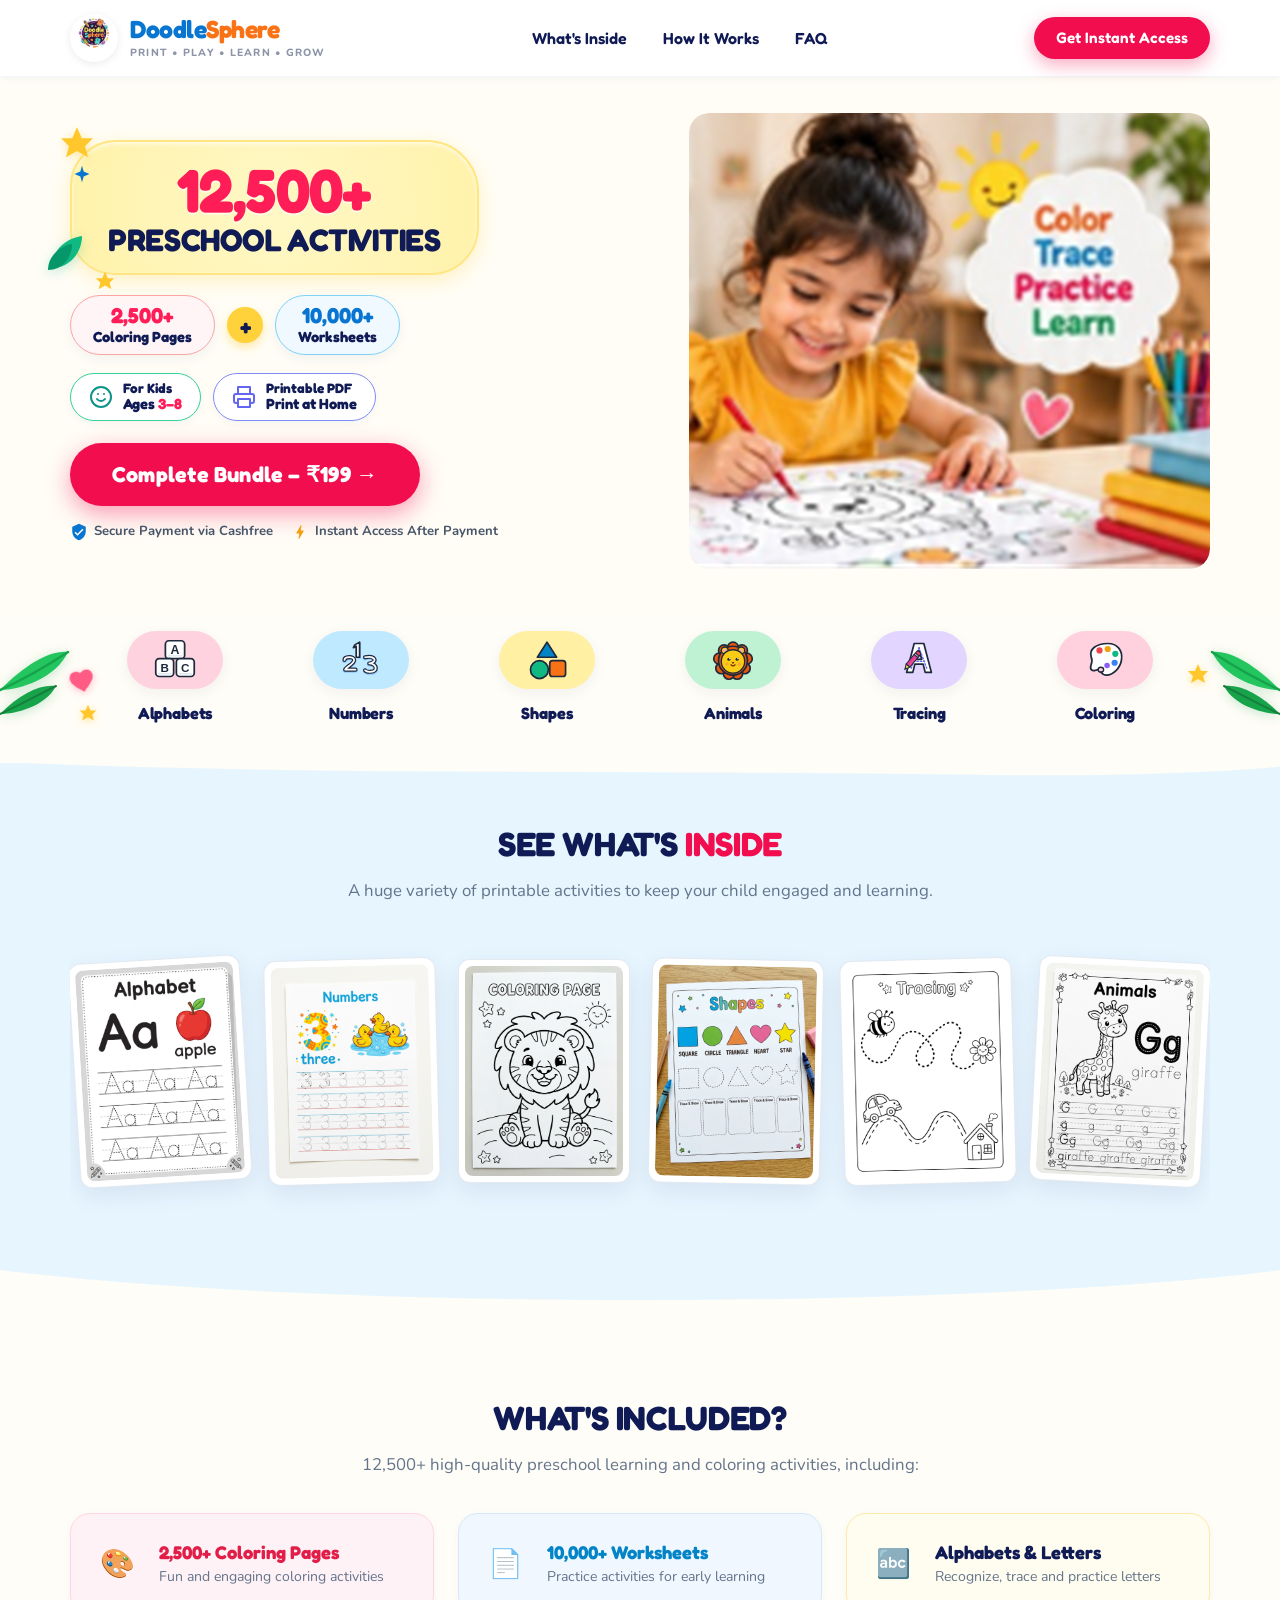
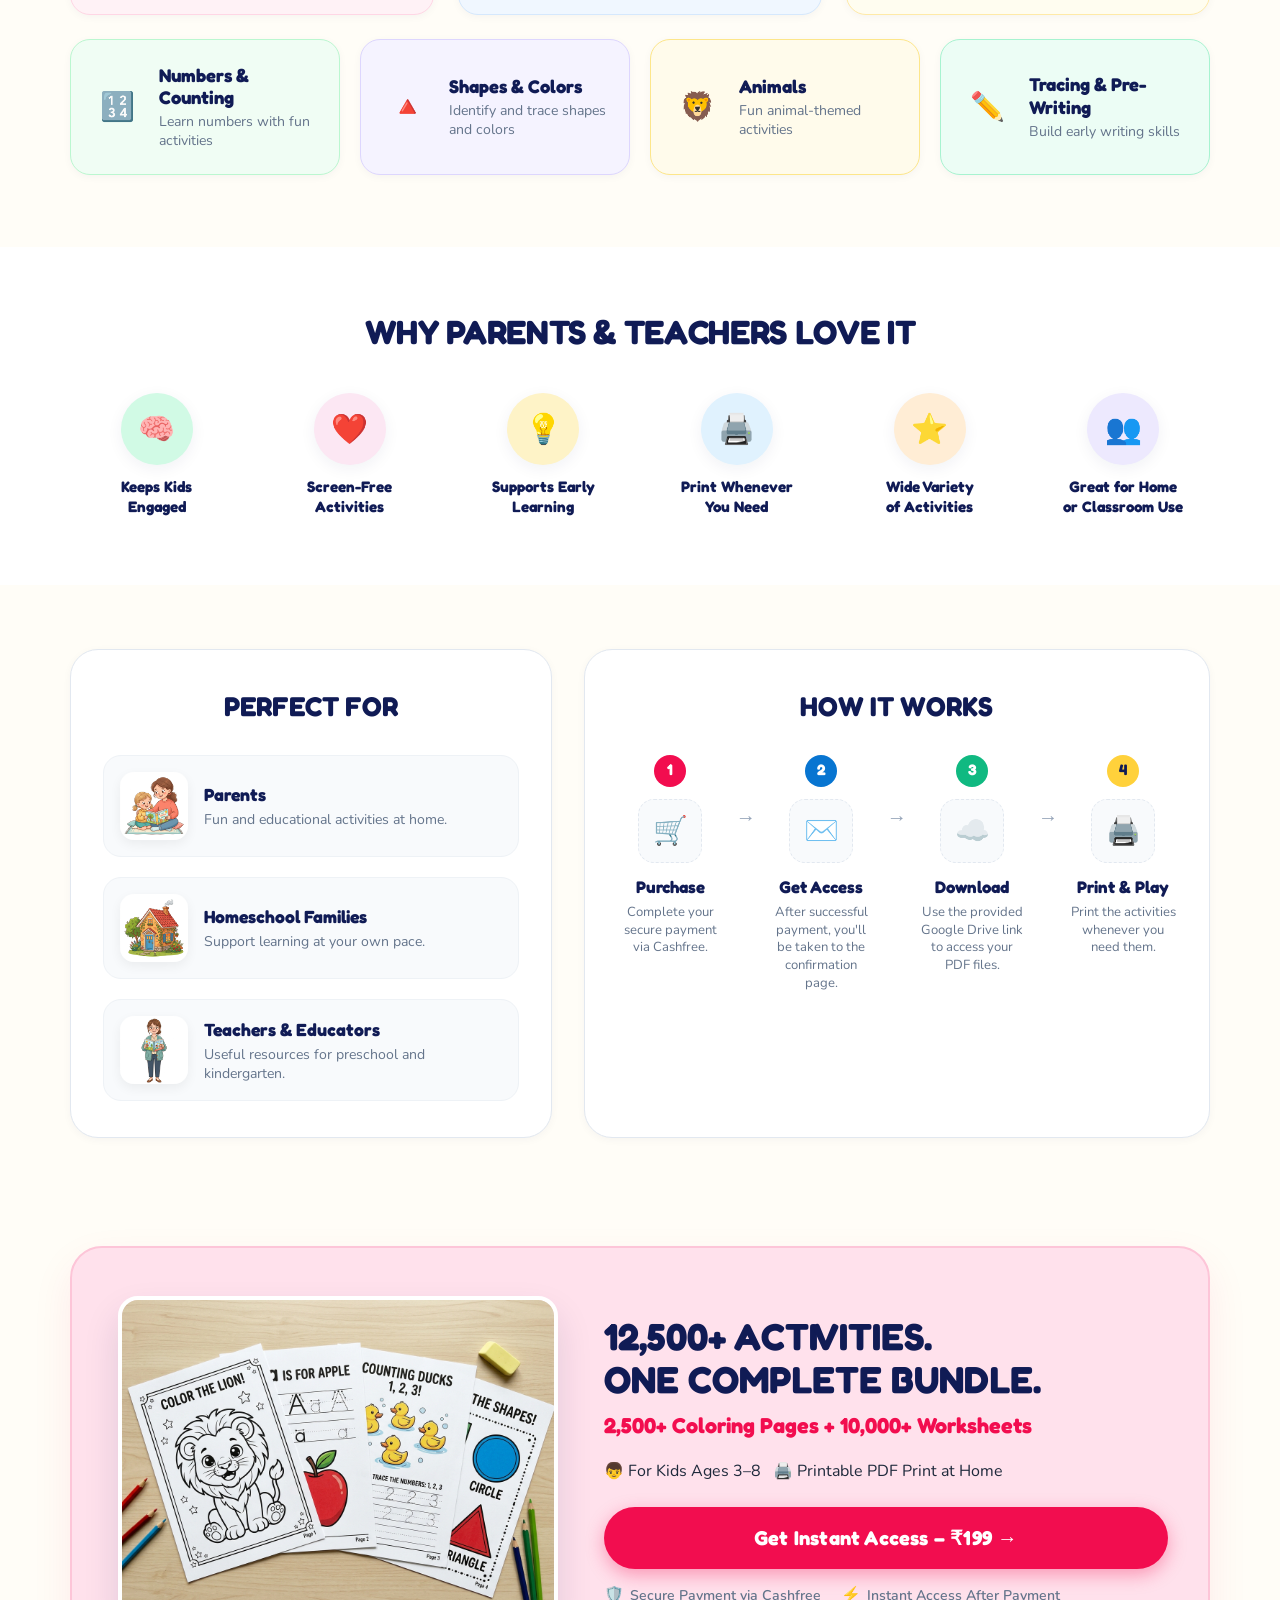
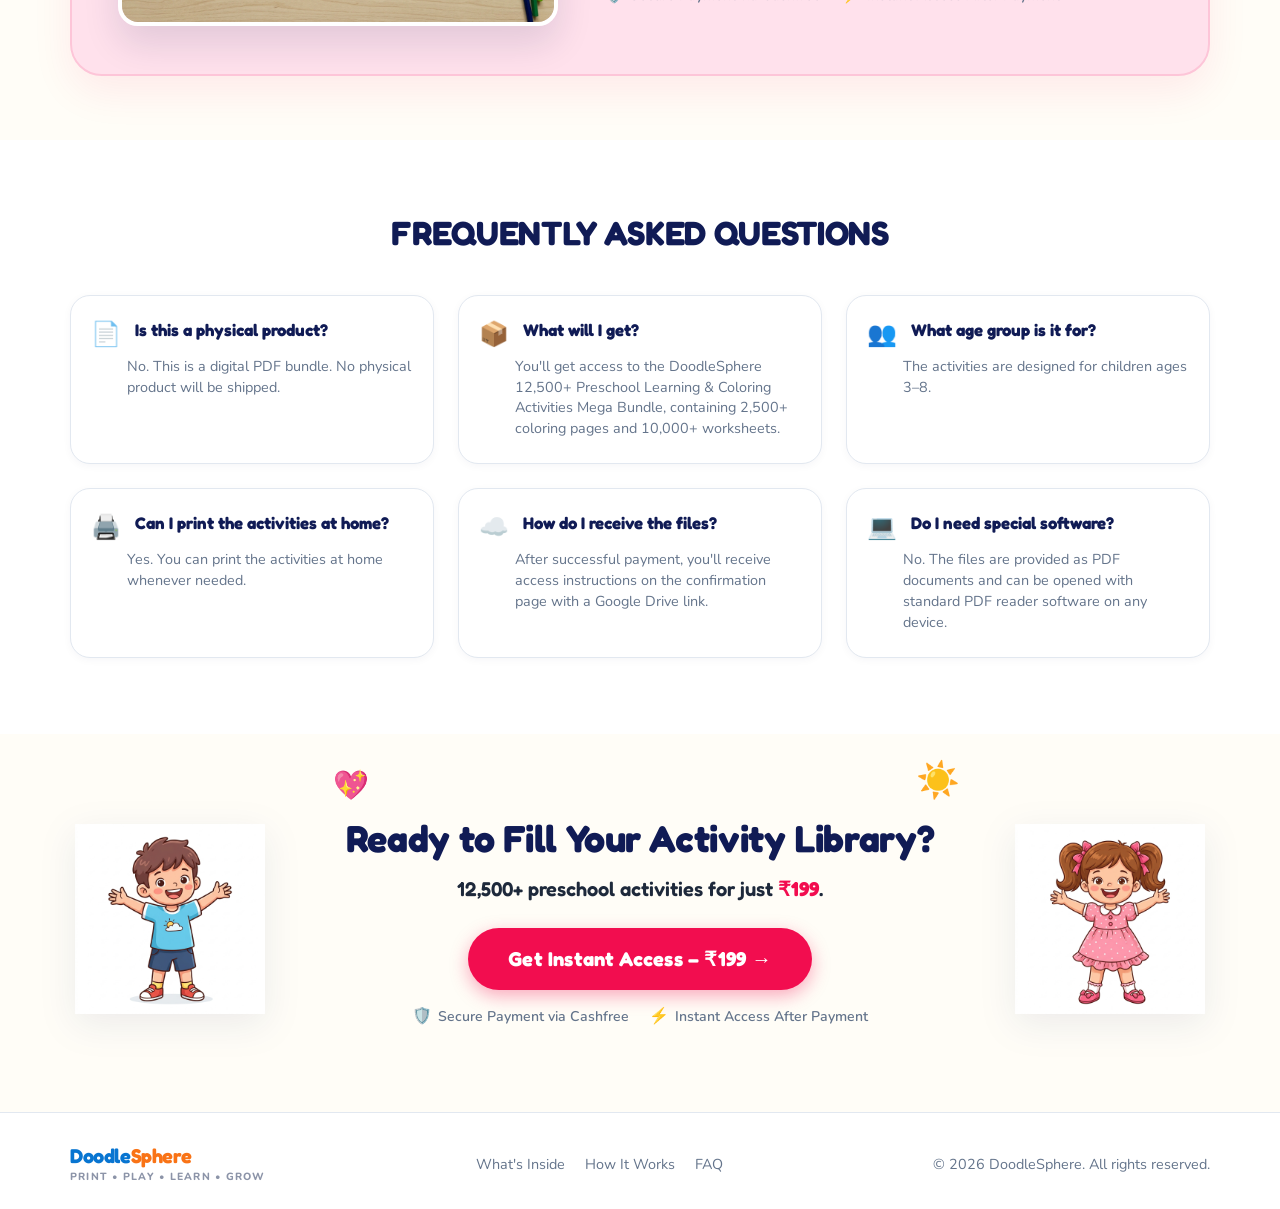
==== index.html @ 705dbdcc "Fix 3rd section background curves: gentle organic top wave and downward curved bottom cradle wave ma" ====
<!DOCTYPE html>
<html lang="en">
<head>
    <meta charset="UTF-8">
    <meta name="viewport" content="width=device-width, initial-scale=1.0">
    <title>DoodleSphere - 12,500+ Preschool Activities Printable Bundle</title>
    <meta name="description" content="Get 12,500+ Preschool Learning & Coloring Activities for just ₹199. 2,500+ Coloring Pages and 10,000+ Worksheets. Instant digital PDF download for kids ages 3-8.">
    
    <!-- Open Graph Metadata -->
    <meta property="og:title" content="DoodleSphere - 12,500+ Preschool Activities Bundle">
    <meta property="og:description" content="Printable PDF Preschool Learning & Coloring Activities for just ₹199. Instant Access!">
    <meta property="og:image" content="images/hero-girl.jpg">
    <meta property="og:type" content="website">

    <!-- Google Fonts -->
    <link rel="preconnect" href="https://fonts.googleapis.com">
    <link rel="preconnect" href="https://fonts.gstatic.com" crossorigin>
    <link href="https://fonts.googleapis.com/css2?family=Caveat:wght@700&family=Fredoka:wght@400;500;600;700;800&family=Nunito:wght@400;600;700;800;900&display=swap" rel="stylesheet">
    
    <!-- Custom Stylesheet -->
    <link rel="stylesheet" href="style.css">
</head>
<body>

    <!-- ===== HEADER / NAVBAR ===== -->
    <header class="header-navbar" id="navbar">
        <div class="container nav-container">
            <!-- Brand Logo -->
            <a href="#" class="brand-logo-group" aria-label="DoodleSphere Home">
                <img src="images/logo.png" alt="DoodleSphere Logo" class="brand-emblem" width="48" height="48">
                <div class="brand-text-col">
                    <span class="brand-title"><span class="brand-doodle">Doodle</span><span class="brand-sphere">Sphere</span></span>
                    <span class="brand-tagline">PRINT &bull; PLAY &bull; LEARN &bull; GROW</span>
                </div>
            </a>

            <!-- Desktop Nav Links -->
            <ul class="nav-desktop-links">
                <li><a href="#whats-inside" class="nav-link">What's Inside</a></li>
                <li><a href="#how-it-works" class="nav-link">How It Works</a></li>
                <li><a href="#faq" class="nav-link">FAQ</a></li>
            </ul>

            <!-- Header CTA Button -->
            <a href="payment.php" class="btn-primary-pill nav-cta-btn js-purchase-btn">Get Instant Access</a>

            <!-- Mobile Hamburger Button -->
            <button class="hamburger-btn" id="hamburgerBtn" aria-label="Toggle navigation menu" aria-expanded="false">
                <span></span>
                <span></span>
                <span></span>
            </button>
        </div>

        <!-- Mobile Drawer Menu -->
        <nav class="mobile-nav-drawer" id="mobileNavDrawer" aria-label="Mobile Navigation">
            <a href="#whats-inside" class="nav-link">What's Inside</a>
            <a href="#how-it-works" class="nav-link">How It Works</a>
            <a href="#faq" class="nav-link">FAQ</a>
            <a href="payment.php" class="btn-primary-pill js-purchase-btn">Get Instant Access</a>
        </nav>
    </header>

    <main>
        <!-- ===== HERO SECTION ===== -->
        <section class="hero-section" id="hero">
            <div class="container hero-grid">
                <!-- Left Column -->
                <div class="hero-left">
                    <!-- Headline Cloud with surrounding stars and leaves -->
                    <div class="hero-headline-cloud-wrap">
                        <!-- Top-Left Star & Sparkle -->
                        <div class="deco-star-top" aria-hidden="true">
                            <svg class="star-yellow-svg" width="38" height="38" viewBox="0 0 24 24" fill="#FFC72C">
                                <polygon points="12,2 15,9 22,9 17,14 19,21 12,17 5,21 7,14 2,9 9,9"/>
                            </svg>
                            <svg class="sparkle-cyan-svg" width="20" height="20" viewBox="0 0 24 24" fill="#0875D1">
                                <path d="M12,2 L14,9 L21,12 L14,15 L12,22 L10,15 L3,12 L10,9 Z"/>
                            </svg>
                        </div>

                        <!-- The Scalloped Yellow Cloud -->
                        <div class="hero-yellow-cloud">
                            <span class="hero-number-main">12,500+</span>
                            <h1 class="hero-title-main">PRESCHOOL ACTIVITIES</h1>
                        </div>

                        <!-- Left Tropical Leaves -->
                        <div class="deco-leaves-left" aria-hidden="true">
                            <svg width="48" height="48" viewBox="0 0 48 48" fill="none">
                                <path d="M10,42 C10,22 26,12 40,10 C40,26 28,42 10,42 Z" fill="#10B981"/>
                                <path d="M6,44 C6,30 18,20 30,18 C30,32 20,44 6,44 Z" fill="#059669"/>
                            </svg>
                        </div>

                        <!-- Bottom Star -->
                        <div class="deco-star-bottom" aria-hidden="true">
                            <svg width="22" height="22" viewBox="0 0 24 24" fill="#FFC72C">
                                <polygon points="12,2 15,9 22,9 17,14 19,21 12,17 5,21 7,14 2,9 9,9"/>
                            </svg>
                        </div>
                    </div>

                    <!-- Badges Row -->
                    <div class="hero-badges-row">
                        <!-- Pink 2,500+ Coloring Pages -->
                        <div class="hero-stat-pill stat-pill-pink">
                            <span class="pill-bold-num" style="color: #FF1D58;">2,500+</span>
                            <span class="pill-label-text">Coloring Pages</span>
                        </div>

                        <!-- Plus Sign -->
                        <div class="stat-plus-badge" aria-hidden="true">+</div>

                        <!-- Blue 10,000+ Worksheets -->
                        <div class="hero-stat-pill stat-pill-blue">
                            <span class="pill-bold-num" style="color: #0875D1;">10,000+</span>
                            <span class="pill-label-text">Worksheets</span>
                        </div>
                    </div>

                    <!-- Feature Indicators Row -->
                    <div class="hero-features-row">
                        <!-- For Kids Ages 3-8 -->
                        <div class="hero-feat-pill feat-pill-green">
                            <span class="feat-icon-circle">
                                <svg width="24" height="24" viewBox="0 0 24 24" fill="none" stroke="#0D9488" stroke-width="2" stroke-linecap="round" stroke-linejoin="round">
                                    <circle cx="12" cy="12" r="10"/>
                                    <path d="M8 14s1.5 2 4 2 4-2 4-2"/>
                                    <line x1="9" y1="9" x2="9.01" y2="9"/>
                                    <line x1="15" y1="9" x2="15.01" y2="9"/>
                                </svg>
                            </span>
                            <div class="feat-text-col">
                                <span class="feat-top-line">For Kids</span>
                                <span class="feat-bottom-line">Ages <strong class="highlight-pink">3–8</strong></span>
                            </div>
                        </div>

                        <!-- Printable PDF Print at Home -->
                        <div class="hero-feat-pill feat-pill-purple">
                            <span class="feat-icon-circle">
                                <svg width="24" height="24" viewBox="0 0 24 24" fill="none" stroke="#6366F1" stroke-width="2" stroke-linecap="round" stroke-linejoin="round">
                                    <polyline points="6 9 6 2 18 2 18 9"/>
                                    <path d="M6 18H4a2 2 0 0 1-2-2v-5a2 2 0 0 1 2-2h16a2 2 0 0 1 2 2v5a2 2 0 0 1-2 2h-2"/>
                                    <rect x="6" y="14" width="12" height="8"/>
                                </svg>
                            </span>
                            <div class="feat-text-col">
                                <span class="feat-top-line">Printable PDF</span>
                                <span class="feat-bottom-line">Print at Home</span>
                            </div>
                        </div>
                    </div>

                    <!-- CTA Group -->
                    <div class="hero-cta-group">
                        <a href="payment.php" class="btn-hero-complete js-purchase-btn">
                            Complete Bundle – ₹199 &rarr;
                        </a>
                        <div class="hero-trust-bar">
                            <span class="trust-badge-item">
                                <svg width="18" height="18" viewBox="0 0 24 24" fill="#0875D1">
                                    <path d="M12 1L3 5v6c0 5.55 3.84 10.74 9 12 5.16-1.26 9-6.45 9-12V5l-9-4zm-2 16l-4-4 1.41-1.41L10 14.17l6.59-6.59L18 9l-8 8z"/>
                                </svg>
                                Secure Payment via Cashfree
                            </span>
                            <span class="trust-badge-item">
                                <svg width="18" height="18" viewBox="0 0 24 24" fill="#F59E0B">
                                    <path d="M11 21h-1l1-7H7.5c-.88 0-.33-.75-.31-.78C8.48 10.94 10.42 7.54 13 3h1l-1 7h3.5c.49 0 .56.33.47.51l-6 10.49z"/>
                                </svg>
                                Instant Access After Payment
                            </span>
                        </div>
                    </div>
                </div>

                <!-- Right Column (Exact Hero Artwork from Reference) -->
                <div class="hero-right">
                    <div class="hero-photo-wrapper">
                        <!-- Main Hero Photo & Artwork from Reference -->
                        <img src="images/hero-girl-exact.png" alt="Smiling preschool girl drawing on a worksheet" class="hero-girl-img" width="608" height="532" fetchpriority="high">
                    </div>
                </div>
            </div>
        </section>

        <!-- ===== CATEGORY PILLS BAR (Below Hero - Full Width) ===== -->
        <section class="category-bar-section" aria-label="Preschool Activity Categories">
            <!-- Left Decorative Cluster (Leaves + Heart + Star) -->
            <div class="cat-deco-left" aria-hidden="true">
                <svg class="cat-deco-leaves" width="80" height="96" viewBox="0 0 80 96" fill="none">
                    <path d="M0 48 C20 48 56 36 68 10 C50 8 26 22 0 48 Z" fill="#22C55E"/>
                    <path d="M0 48 C22 38 44 26 68 10" stroke="#16A34A" stroke-width="2.5" stroke-linecap="round"/>
                    <path d="M0 72 C16 72 46 64 56 44 C40 42 20 52 0 72 Z" fill="#16A34A"/>
                    <path d="M0 72 C18 64 36 54 56 44" stroke="#15803D" stroke-width="2" stroke-linecap="round"/>
                </svg>
                <div class="cat-deco-floaters-left">
                    <svg class="cat-deco-heart" width="28" height="28" viewBox="0 0 24 24" fill="#FF5B84">
                        <path d="M12 21.35l-1.45-1.32C5.4 15.36 2 12.28 2 8.5 2 5.42 4.42 3 7.5 3c1.74 0 3.41.81 4.5 2.09C13.09 3.81 14.76 3 16.5 3 19.58 3 22 5.42 22 8.5c0 3.78-3.4 6.86-8.55 11.54L12 21.35z"/>
                    </svg>
                    <svg class="cat-deco-star-left" width="20" height="20" viewBox="0 0 24 24" fill="#FFC72C">
                        <polygon points="12,2 15,9 22,9 17,14 19,21 12,17 5,21 7,14 2,9 9,9"/>
                    </svg>
                </div>
            </div>

            <!-- Full Width Category Items Wrapper -->
            <div class="category-bar-wrapper">
                <!-- Alphabets -->
                <a href="#whats-inside" class="category-pill-card">
                    <div class="category-pill pill-alphabets">
                        <img src="images/cat-alphabets.svg" alt="Alphabets" class="cat-pill-icon" width="46" height="46">
                    </div>
                    <span class="category-pill-label">Alphabets</span>
                </a>
                <!-- Numbers -->
                <a href="#whats-inside" class="category-pill-card">
                    <div class="category-pill pill-numbers">
                        <img src="images/cat-numbers.svg" alt="Numbers" class="cat-pill-icon" width="46" height="46">
                    </div>
                    <span class="category-pill-label">Numbers</span>
                </a>
                <!-- Shapes -->
                <a href="#whats-inside" class="category-pill-card">
                    <div class="category-pill pill-shapes">
                        <img src="images/cat-shapes.svg" alt="Shapes" class="cat-pill-icon" width="46" height="46">
                    </div>
                    <span class="category-pill-label">Shapes</span>
                </a>
                <!-- Animals -->
                <a href="#whats-inside" class="category-pill-card">
                    <div class="category-pill pill-animals">
                        <img src="images/cat-animals.svg" alt="Animals" class="cat-pill-icon" width="46" height="46">
                    </div>
                    <span class="category-pill-label">Animals</span>
                </a>
                <!-- Tracing -->
                <a href="#whats-inside" class="category-pill-card">
                    <div class="category-pill pill-tracing">
                        <img src="images/cat-tracing.svg" alt="Tracing" class="cat-pill-icon" width="46" height="46">
                    </div>
                    <span class="category-pill-label">Tracing</span>
                </a>
                <!-- Coloring -->
                <a href="#whats-inside" class="category-pill-card">
                    <div class="category-pill pill-coloring">
                        <img src="images/cat-coloring.svg" alt="Coloring" class="cat-pill-icon" width="46" height="46">
                    </div>
                    <span class="category-pill-label">Coloring</span>
                </a>
            </div>

            <!-- Right Decorative Cluster (Leaves + Star) -->
            <div class="cat-deco-right" aria-hidden="true">
                <div class="cat-deco-floaters-right">
                    <svg class="cat-deco-star-right" width="24" height="24" viewBox="0 0 24 24" fill="#FFC72C">
                        <polygon points="12,2 15,9 22,9 17,14 19,21 12,17 5,21 7,14 2,9 9,9"/>
                    </svg>
                </div>
                <svg class="cat-deco-leaves-right" width="80" height="96" viewBox="0 0 80 96" fill="none">
                    <path d="M80 48 C60 48 24 36 12 10 C30 8 54 22 80 48 Z" fill="#22C55E"/>
                    <path d="M80 48 C58 38 36 26 12 10" stroke="#16A34A" stroke-width="2.5" stroke-linecap="round"/>
                    <path d="M80 72 C64 72 34 64 24 44 C40 42 60 52 80 72 Z" fill="#16A34A"/>
                    <path d="M80 72 C62 64 44 54 24 44" stroke="#15803D" stroke-width="2" stroke-linecap="round"/>
                </svg>
            </div>
        </section>

        <!-- ===== "SEE WHAT'S INSIDE" SECTION ===== -->
        <section class="see-inside-section" id="whats-inside">
            <!-- Organic Gentle Top Wave -->
            <div class="section-wave-top" aria-hidden="true">
                <svg viewBox="0 0 1440 36" preserveAspectRatio="none">
                    <path d="M0,0 C360,18 720,10 1080,16 C1260,20 1380,12 1440,6 L1440,0 L0,0 Z" fill="#FFFDF7"></path>
                </svg>
            </div>

            <div class="container">
                <h2 class="section-title">SEE WHAT'S <span class="text-pink">INSIDE</span></h2>
                <p class="section-subtitle">A huge variety of printable activities to keep your child engaged and learning.</p>

                <!-- 6 Worksheet Gallery Previews -->
                <div class="worksheets-gallery-wrap">
                    <div class="worksheets-gallery-grid">
                        <!-- 1. Alphabet -->
                        <div class="worksheet-card ws-rot-1" title="Alphabet Worksheet">
                            <img src="images/ws-alphabet.jpg" alt="Alphabet Tracing Worksheet Aa" class="worksheet-img" loading="lazy" width="170" height="227">
                        </div>

                        <!-- 2. Numbers -->
                        <div class="worksheet-card ws-rot-2" title="Numbers Worksheet">
                            <img src="images/ws-numbers.jpg" alt="Numbers Counting Worksheet 3" class="worksheet-img" loading="lazy" width="170" height="227">
                        </div>

                        <!-- 3. Coloring Page -->
                        <div class="worksheet-card ws-rot-3" title="Coloring Page Worksheet">
                            <img src="images/ws-lion.jpg" alt="Coloring Page Baby Lion" class="worksheet-img" loading="lazy" width="170" height="227">
                        </div>

                        <!-- 4. Shapes -->
                        <div class="worksheet-card ws-rot-4" title="Shapes Worksheet">
                            <img src="images/ws-shapes.jpg" alt="Shapes Tracing Worksheet" class="worksheet-img" loading="lazy" width="170" height="227">
                        </div>

                        <!-- 5. Tracing -->
                        <div class="worksheet-card ws-rot-5" title="Tracing Worksheet">
                            <img src="images/ws-tracing.jpg" alt="Pre-writing Line Tracing Worksheet" class="worksheet-img" loading="lazy" width="170" height="227">
                        </div>

                        <!-- 6. Animals -->
                        <div class="worksheet-card ws-rot-6" title="Animals Worksheet">
                            <img src="images/ws-giraffe.jpg" alt="Animals Giraffe Worksheet Gg" class="worksheet-img" loading="lazy" width="170" height="227">
                        </div>
                    </div>
                </div>
            </div>

            <!-- Organic Downward Curved Bottom Wave -->
            <div class="section-wave-bottom" aria-hidden="true">
                <svg viewBox="0 0 1440 80" preserveAspectRatio="none">
                    <path d="M0,15 C360,65 1080,65 1440,15 L1440,80 L0,80 Z" fill="#FFFDF7"></path>
                </svg>
            </div>
        </section>

        <!-- ===== "WHAT'S INCLUDED?" SECTION ===== -->
        <section class="whats-included-section" id="whats-included">
            <div class="container">
                <h2 class="section-title">WHAT'S INCLUDED?</h2>
                <p class="section-subtitle">12,500+ high-quality preschool learning and coloring activities, including:</p>

                <!-- Row 1: 3 Major Cards -->
                <div class="included-grid-top">
                    <!-- Card 1: Coloring Pages -->
                    <div class="included-card inc-card-pink">
                        <div class="included-icon-box">🎨</div>
                        <div class="included-info">
                            <h3 class="included-title">2,500+ Coloring Pages</h3>
                            <p class="included-desc">Fun and engaging coloring activities</p>
                        </div>
                    </div>

                    <!-- Card 2: Worksheets -->
                    <div class="included-card inc-card-blue">
                        <div class="included-icon-box">📄</div>
                        <div class="included-info">
                            <h3 class="included-title">10,000+ Worksheets</h3>
                            <p class="included-desc">Practice activities for early learning</p>
                        </div>
                    </div>

                    <!-- Card 3: Alphabets & Letters -->
                    <div class="included-card inc-card-yellow">
                        <div class="included-icon-box">🔤</div>
                        <div class="included-info">
                            <h3 class="included-title">Alphabets &amp; Letters</h3>
                            <p class="included-desc">Recognize, trace and practice letters</p>
                        </div>
                    </div>
                </div>

                <!-- Row 2: 4 Activity Cards -->
                <div class="included-grid-bottom">
                    <!-- Card 4: Numbers & Counting -->
                    <div class="included-card inc-card-teal">
                        <div class="included-icon-box">🔢</div>
                        <div class="included-info">
                            <h3 class="included-title">Numbers &amp; Counting</h3>
                            <p class="included-desc">Learn numbers with fun activities</p>
                        </div>
                    </div>

                    <!-- Card 5: Shapes & Colors -->
                    <div class="included-card inc-card-lavender">
                        <div class="included-icon-box">🔺</div>
                        <div class="included-info">
                            <h3 class="included-title">Shapes &amp; Colors</h3>
                            <p class="included-desc">Identify and trace shapes and colors</p>
                        </div>
                    </div>

                    <!-- Card 6: Animals -->
                    <div class="included-card inc-card-amber">
                        <div class="included-icon-box">🦁</div>
                        <div class="included-info">
                            <h3 class="included-title">Animals</h3>
                            <p class="included-desc">Fun animal-themed activities</p>
                        </div>
                    </div>

                    <!-- Card 7: Tracing & Pre-Writing -->
                    <div class="included-card inc-card-mint">
                        <div class="included-icon-box">✏️</div>
                        <div class="included-info">
                            <h3 class="included-title">Tracing &amp; Pre-Writing</h3>
                            <p class="included-desc">Build early writing skills</p>
                        </div>
                    </div>
                </div>
            </div>
        </section>

        <!-- ===== "WHY PARENTS & TEACHERS LOVE IT" SECTION ===== -->
        <section class="why-love-section">
            <div class="container">
                <h2 class="section-title">WHY PARENTS &amp; TEACHERS LOVE IT</h2>
                
                <div class="why-love-grid">
                    <!-- 1 -->
                    <div class="why-love-item">
                        <div class="why-love-icon-circle icon-bg-green">🧠</div>
                        <span class="why-love-label">Keeps Kids<br>Engaged</span>
                    </div>

                    <!-- 2 -->
                    <div class="why-love-item">
                        <div class="why-love-icon-circle icon-bg-pink">❤️</div>
                        <span class="why-love-label">Screen-Free<br>Activities</span>
                    </div>

                    <!-- 3 -->
                    <div class="why-love-item">
                        <div class="why-love-icon-circle icon-bg-yellow">💡</div>
                        <span class="why-love-label">Supports Early<br>Learning</span>
                    </div>

                    <!-- 4 -->
                    <div class="why-love-item">
                        <div class="why-love-icon-circle icon-bg-blue">🖨️</div>
                        <span class="why-love-label">Print Whenever<br>You Need</span>
                    </div>

                    <!-- 5 -->
                    <div class="why-love-item">
                        <div class="why-love-icon-circle icon-bg-orange">⭐</div>
                        <span class="why-love-label">Wide Variety<br>of Activities</span>
                    </div>

                    <!-- 6 -->
                    <div class="why-love-item">
                        <div class="why-love-icon-circle icon-bg-purple">👥</div>
                        <span class="why-love-label">Great for Home<br>or Classroom Use</span>
                    </div>
                </div>
            </div>
        </section>

        <!-- ===== "PERFECT FOR" & "HOW IT WORKS" PANELS ===== -->
        <section class="two-panels-section" id="how-it-works">
            <div class="container two-panels-grid">
                <!-- Left Panel: Perfect For -->
                <div class="panel-container">
                    <h3 class="panel-title">PERFECT FOR</h3>
                    <div class="perfect-for-list">
                        <!-- Parents -->
                        <div class="perfect-item">
                            <img src="images/perfect-parents.jpg" alt="Parents and children" class="perfect-item-img" loading="lazy" width="68" height="68">
                            <div class="perfect-item-text">
                                <h4>Parents</h4>
                                <p>Fun and educational activities at home.</p>
                            </div>
                        </div>

                        <!-- Homeschool Families -->
                        <div class="perfect-item">
                            <img src="images/perfect-home.jpg" alt="Homeschool families" class="perfect-item-img" loading="lazy" width="68" height="68">
                            <div class="perfect-item-text">
                                <h4>Homeschool Families</h4>
                                <p>Support learning at your own pace.</p>
                            </div>
                        </div>

                        <!-- Teachers & Educators -->
                        <div class="perfect-item">
                            <img src="images/perfect-teacher.jpg" alt="Teachers and educators" class="perfect-item-img" loading="lazy" width="68" height="68">
                            <div class="perfect-item-text">
                                <h4>Teachers &amp; Educators</h4>
                                <p>Useful resources for preschool and kindergarten.</p>
                            </div>
                        </div>
                    </div>
                </div>

                <!-- Right Panel: How It Works -->
                <div class="panel-container">
                    <h3 class="panel-title">HOW IT WORKS</h3>
                    <div class="how-it-works-steps">
                        <!-- Step 1 -->
                        <div class="step-card">
                            <span class="step-badge-num step-badge-pink">1</span>
                            <div class="step-icon-box">🛒</div>
                            <h4 class="step-title">Purchase</h4>
                            <p class="step-desc">Complete your secure payment via Cashfree.</p>
                        </div>

                        <div class="step-arrow" aria-hidden="true">&rarr;</div>

                        <!-- Step 2 -->
                        <div class="step-card">
                            <span class="step-badge-num step-badge-blue">2</span>
                            <div class="step-icon-box">✉️</div>
                            <h4 class="step-title">Get Access</h4>
                            <p class="step-desc">After successful payment, you'll be taken to the confirmation page.</p>
                        </div>

                        <div class="step-arrow" aria-hidden="true">&rarr;</div>

                        <!-- Step 3 -->
                        <div class="step-card">
                            <span class="step-badge-num step-badge-green">3</span>
                            <div class="step-icon-box">☁️</div>
                            <h4 class="step-title">Download</h4>
                            <p class="step-desc">Use the provided Google Drive link to access your PDF files.</p>
                        </div>

                        <div class="step-arrow" aria-hidden="true">&rarr;</div>

                        <!-- Step 4 -->
                        <div class="step-card">
                            <span class="step-badge-num step-badge-yellow">4</span>
                            <div class="step-icon-box">🖨️</div>
                            <h4 class="step-title">Print &amp; Play</h4>
                            <p class="step-desc">Print the activities whenever you need them.</p>
                        </div>
                    </div>
                </div>
            </div>
        </section>

        <!-- ===== PROMOTIONAL CTA BANNER ===== -->
        <section class="promo-banner-section">
            <div class="container">
                <div class="promo-banner-card">
                    <div class="promo-banner-grid">
                        <!-- Left: Stack of Worksheets -->
                        <div class="promo-left">
                            <img src="images/worksheet-stack.jpg" alt="Stack of preschool activity worksheets" class="promo-stack-img" loading="lazy" width="440" height="330">
                        </div>

                        <!-- Right: Banner Copy & CTA -->
                        <div class="promo-right">
                            <h3 class="promo-heading">12,500+ ACTIVITIES.<br>ONE COMPLETE BUNDLE.</h3>
                            <p class="promo-subtext">2,500+ Coloring Pages + 10,000+ Worksheets</p>

                            <div class="hero-features-row">
                                <div class="feature-indicator indicator-green">
                                    <span class="feature-indicator-icon">👦</span>
                                    <span>For Kids Ages 3–8</span>
                                </div>
                                <div class="feature-indicator indicator-blue">
                                    <span class="feature-indicator-icon">🖨️</span>
                                    <span>Printable PDF Print at Home</span>
                                </div>
                            </div>

                            <a href="payment.php" class="btn-primary-pill btn-large js-purchase-btn">
                                Get Instant Access – ₹199 &rarr;
                            </a>

                            <div class="trust-row">
                                <div class="trust-item">
                                    <span class="trust-icon">🛡️</span>
                                    <span>Secure Payment via Cashfree</span>
                                </div>
                                <div class="trust-item">
                                    <span class="trust-icon">⚡</span>
                                    <span>Instant Access After Payment</span>
                                </div>
                            </div>
                        </div>
                    </div>
                </div>
            </div>
        </section>

        <!-- ===== "FREQUENTLY ASKED QUESTIONS" SECTION ===== -->
        <section class="faq-section" id="faq">
            <div class="container">
                <h2 class="section-title">FREQUENTLY ASKED QUESTIONS</h2>

                <div class="faq-grid">
                    <!-- 1 -->
                    <div class="faq-card">
                        <div class="faq-card-header">
                            <span class="faq-card-icon">📄</span>
                            <h3 class="faq-question">Is this a physical product?</h3>
                        </div>
                        <p class="faq-answer">No. This is a digital PDF bundle. No physical product will be shipped.</p>
                    </div>

                    <!-- 2 -->
                    <div class="faq-card">
                        <div class="faq-card-header">
                            <span class="faq-card-icon">📦</span>
                            <h3 class="faq-question">What will I get?</h3>
                        </div>
                        <p class="faq-answer">You'll get access to the DoodleSphere 12,500+ Preschool Learning &amp; Coloring Activities Mega Bundle, containing 2,500+ coloring pages and 10,000+ worksheets.</p>
                    </div>

                    <!-- 3 -->
                    <div class="faq-card">
                        <div class="faq-card-header">
                            <span class="faq-card-icon">👥</span>
                            <h3 class="faq-question">What age group is it for?</h3>
                        </div>
                        <p class="faq-answer">The activities are designed for children ages 3–8.</p>
                    </div>

                    <!-- 4 -->
                    <div class="faq-card">
                        <div class="faq-card-header">
                            <span class="faq-card-icon">🖨️</span>
                            <h3 class="faq-question">Can I print the activities at home?</h3>
                        </div>
                        <p class="faq-answer">Yes. You can print the activities at home whenever needed.</p>
                    </div>

                    <!-- 5 -->
                    <div class="faq-card">
                        <div class="faq-card-header">
                            <span class="faq-card-icon">☁️</span>
                            <h3 class="faq-question">How do I receive the files?</h3>
                        </div>
                        <p class="faq-answer">After successful payment, you'll receive access instructions on the confirmation page with a Google Drive link.</p>
                    </div>

                    <!-- 6 -->
                    <div class="faq-card">
                        <div class="faq-card-header">
                            <span class="faq-card-icon">💻</span>
                            <h3 class="faq-question">Do I need special software?</h3>
                        </div>
                        <p class="faq-answer">No. The files are provided as PDF documents and can be opened with standard PDF reader software on any device.</p>
                    </div>
                </div>
            </div>
        </section>

        <!-- ===== FINAL CTA SECTION ===== -->
        <section class="final-cta-section">
            <!-- Decorative stickers -->
            <span class="final-deco-sun" aria-hidden="true">☀️</span>
            <span class="final-deco-heart" aria-hidden="true">💖</span>

            <div class="container final-cta-wrap">
                <!-- Cartoon Boy Left -->
                <div class="cta-character-col">
                    <img src="images/cta-boy.jpg" alt="Happy cartoon boy waving" class="cta-character-img char-boy" loading="lazy" width="190" height="190">
                </div>

                <!-- Center Offer Content -->
                <div class="final-cta-center">
                    <h2 class="final-cta-title">Ready to Fill Your Activity Library?</h2>
                    <p class="final-cta-sub">12,500+ preschool activities for just <span class="price-highlight">₹199</span>.</p>

                    <a href="payment.php" class="btn-primary-pill btn-large js-purchase-btn">
                        Get Instant Access – ₹199 &rarr;
                    </a>

                    <div class="trust-row">
                        <div class="trust-item">
                            <span class="trust-icon">🛡️</span>
                            <span>Secure Payment via Cashfree</span>
                        </div>
                        <div class="trust-item">
                            <span class="trust-icon">⚡</span>
                            <span>Instant Access After Payment</span>
                        </div>
                    </div>
                </div>

                <!-- Cartoon Girl Right -->
                <div class="cta-character-col">
                    <img src="images/cta-girl.jpg" alt="Happy cartoon girl smiling" class="cta-character-img char-girl" loading="lazy" width="190" height="190">
                </div>
            </div>
        </section>
    </main>

    <!-- ===== FOOTER ===== -->
    <footer class="site-footer">
        <div class="container footer-content">
            <div class="brand-text-col">
                <span class="brand-title" style="font-size: 1.25rem;"><span class="brand-doodle">Doodle</span><span class="brand-sphere">Sphere</span></span>
                <span class="brand-tagline">PRINT &bull; PLAY &bull; LEARN &bull; GROW</span>
            </div>

            <ul class="footer-links">
                <li><a href="#whats-inside">What's Inside</a></li>
                <li><a href="#how-it-works">How It Works</a></li>
                <li><a href="#faq">FAQ</a></li>
            </ul>

            <p class="footer-copy">&copy; 2026 DoodleSphere. All rights reserved.</p>
        </div>
    </footer>

    <!-- Interactive JavaScript -->
    <script src="script.js"></script>
</body>
</html>
---- style.css ----
/* ==========================================================================
   DoodleSphere Landing Page Stylesheet
   Designed to closely match the master DoodleSphere reference design
   ========================================================================== */

/* --- CSS Variables & Design Tokens --- */
:root {
    --primary-pink: #F20D4F;
    --primary-pink-hover: #D60641;
    --primary-pink-light: #FFE1EC;
    --primary-pink-border: #FDC5D8;
    
    --navy-dark: #101B55;
    --navy-deep: #0C1540;
    --text-main: #1E293B;
    --text-muted: #64748B;
    --text-light: #94A3B8;

    --brand-blue: #0875D1;
    --brand-blue-light: #DDF3FF;
    --brand-blue-border: #BAE6FD;

    --accent-yellow: #FFD13B;
    --accent-yellow-light: #FFF0A8;
    --accent-yellow-border: #FEF08A;

    --accent-green: #10B981;
    --accent-green-light: #DDF8E7;
    --accent-green-border: #BBF7D0;

    --accent-purple: #8B5CF6;
    --accent-purple-light: #EDE9FE;
    --accent-purple-border: #DDD6FE;

    --accent-orange: #F97316;
    --accent-orange-light: #FFEDD5;

    --bg-cream: #FFFDF7;
    --bg-white: #FFFFFF;
    --bg-light-blue: #DDF3FF;
    --border-light: #E2E8F0;

    --font-heading: 'Fredoka', -apple-system, BlinkMacSystemFont, "Segoe UI", Roboto, sans-serif;
    --font-body: 'Nunito', -apple-system, BlinkMacSystemFont, "Segoe UI", Roboto, sans-serif;
    --font-cursive: 'Caveat', cursive, sans-serif;

    --shadow-sm: 0 2px 8px rgba(16, 27, 85, 0.04);
    --shadow-md: 0 8px 24px rgba(16, 27, 85, 0.07);
    --shadow-lg: 0 16px 36px rgba(16, 27, 85, 0.10);
    --shadow-worksheet: 0 12px 28px rgba(16, 27, 85, 0.08);
    --shadow-btn: 0 6px 18px rgba(242, 13, 79, 0.35);

    --radius-sm: 12px;
    --radius-md: 18px;
    --radius-lg: 24px;
    --radius-xl: 32px;
    --radius-pill: 9999px;

    --transition-fast: 0.2s cubic-bezier(0.16, 1, 0.3, 1);
    --transition-smooth: 0.3s cubic-bezier(0.16, 1, 0.3, 1);
}

/* --- Reset & Global Defaults --- */
*, *::before, *::after {
    box-sizing: border-box;
    margin: 0;
    padding: 0;
}

html {
    font-size: 16px;
    scroll-behavior: smooth;
    -webkit-font-smoothing: antialiased;
    -moz-osx-font-smoothing: grayscale;
}

body {
    font-family: var(--font-body);
    font-size: 1rem;
    line-height: 1.5;
    color: var(--text-main);
    background-color: var(--bg-cream);
    overflow-x: hidden;
}

img {
    max-width: 100%;
    height: auto;
    display: block;
}

a {
    color: inherit;
    text-decoration: none;
    transition: var(--transition-fast);
}

button {
    font-family: inherit;
    cursor: pointer;
    border: none;
    background: none;
}

/* --- Container & Layout Helpers --- */
.container {
    width: 100%;
    max-width: 1180px;
    margin-left: auto;
    margin-right: auto;
    padding-left: 20px;
    padding-right: 20px;
}

.text-center { text-align: center; }
.text-pink { color: var(--primary-pink); }
.text-blue { color: var(--brand-blue); }
.text-navy { color: var(--navy-dark); }

/* --- Section Typography --- */
.section-title {
    font-family: var(--font-heading);
    font-size: 2.1rem;
    font-weight: 700;
    color: var(--navy-dark);
    letter-spacing: -0.01em;
    text-align: center;
    margin-bottom: 8px;
}

.section-subtitle {
    font-family: var(--font-body);
    font-size: 1.05rem;
    color: var(--text-muted);
    text-align: center;
    max-width: 680px;
    margin-left: auto;
    margin-right: auto;
    margin-bottom: 36px;
}

/* --- Buttons --- */
.btn-primary-pill {
    display: inline-flex;
    align-items: center;
    justify-content: center;
    gap: 8px;
    background-color: var(--primary-pink);
    color: #FFFFFF !important;
    font-family: var(--font-heading);
    font-size: 1.05rem;
    font-weight: 600;
    padding: 12px 28px;
    border-radius: var(--radius-pill);
    box-shadow: var(--shadow-btn);
    transition: transform var(--transition-fast), background-color var(--transition-fast), box-shadow var(--transition-fast);
    text-decoration: none;
    border: none;
    cursor: pointer;
}

.btn-primary-pill:hover {
    background-color: var(--primary-pink-hover);
    transform: translateY(-2px);
    box-shadow: 0 8px 24px rgba(242, 13, 79, 0.45);
}

.btn-primary-pill:active {
    transform: translateY(0);
}

.btn-large {
    font-size: 1.25rem;
    font-weight: 700;
    padding: 16px 40px;
    letter-spacing: 0.01em;
}

/* --- Trust Badges (Under CTA) --- */
.trust-row {
    display: flex;
    align-items: center;
    justify-content: center;
    flex-wrap: wrap;
    gap: 20px;
    margin-top: 14px;
    font-size: 0.88rem;
    color: var(--text-muted);
    font-weight: 600;
}

.trust-item {
    display: inline-flex;
    align-items: center;
    gap: 6px;
}

.trust-icon {
    font-size: 1rem;
    color: var(--brand-blue);
    display: inline-flex;
}

/* --- NAVBAR --- */
.header-navbar {
    position: sticky;
    top: 0;
    left: 0;
    right: 0;
    z-index: 1000;
    background-color: #FFFFFF;
    border-bottom: 1px solid #F1F5F9;
    box-shadow: var(--shadow-sm);
    transition: box-shadow var(--transition-smooth);
}

.nav-container {
    display: flex;
    align-items: center;
    justify-content: space-between;
    height: 76px;
}

.brand-logo-group {
    display: flex;
    align-items: center;
    gap: 12px;
    text-decoration: none;
}

.brand-emblem {
    width: 48px;
    height: 48px;
    border-radius: 50%;
    object-fit: cover;
    box-shadow: 0 2px 8px rgba(0,0,0,0.08);
}

.brand-text-col {
    display: flex;
    flex-direction: column;
}

.brand-title {
    font-family: var(--font-heading);
    font-size: 1.55rem;
    font-weight: 700;
    line-height: 1.1;
    letter-spacing: -0.02em;
}

.brand-title .brand-doodle {
    color: #0875D1;
}

.brand-title .brand-sphere {
    color: #F97316;
}

.brand-tagline {
    font-family: var(--font-body);
    font-size: 0.65rem;
    font-weight: 800;
    letter-spacing: 0.12em;
    color: #8C94A8;
    margin-top: 2px;
}

.nav-desktop-links {
    display: flex;
    align-items: center;
    gap: 28px;
    list-style: none;
}

.nav-link {
    font-family: var(--font-heading);
    font-size: 1rem;
    font-weight: 600;
    color: var(--navy-dark);
    padding: 6px 4px;
    position: relative;
}

.nav-link:hover {
    color: var(--primary-pink);
}

.nav-cta-btn {
    padding: 10px 22px;
    font-size: 0.95rem;
}

/* Mobile Hamburger */
.hamburger-btn {
    display: none;
    flex-direction: column;
    justify-content: space-between;
    width: 26px;
    height: 20px;
    background: transparent;
    border: none;
    cursor: pointer;
    padding: 0;
    z-index: 1001;
}

.hamburger-btn span {
    display: block;
    width: 100%;
    height: 3px;
    background-color: var(--navy-dark);
    border-radius: 4px;
    transition: var(--transition-fast);
}

/* Mobile Nav Menu Drawer */
.mobile-nav-drawer {
    display: none;
    position: absolute;
    top: 76px;
    left: 0;
    right: 0;
    background: #FFFFFF;
    border-bottom: 2px solid var(--border-light);
    box-shadow: var(--shadow-lg);
    padding: 24px;
    flex-direction: column;
    gap: 16px;
    text-align: center;
    z-index: 999;
}

.mobile-nav-drawer.active {
    display: flex;
}

.mobile-nav-drawer .nav-link {
    font-size: 1.15rem;
    padding: 10px 0;
}

.mobile-nav-drawer .btn-primary-pill {
    margin-top: 8px;
    width: 100%;
}

/* ==========================================================================
   HERO SECTION (Pixel-Perfect Match to Reference Image)
   ========================================================================== */
.hero-section {
    position: relative;
    padding-top: 36px;
    padding-bottom: 48px;
    background-color: #FFFDF6;
    overflow: hidden;
}

.hero-grid {
    display: grid;
    grid-template-columns: 1.12fr 1fr;
    gap: 36px;
    align-items: center;
}

/* --- Hero Left Column --- */
.hero-left {
    position: relative;
    z-index: 2;
    display: flex;
    flex-direction: column;
    align-items: flex-start;
}

/* Yellow Scalloped Headline Cloud */
.hero-headline-cloud-wrap {
    position: relative;
    margin-bottom: 20px;
    display: inline-block;
}

/* Decorative stars & sparkles around yellow cloud */
.deco-star-top {
    position: absolute;
    top: -16px;
    left: -12px;
    display: flex;
    flex-direction: column;
    align-items: center;
    gap: 2px;
    z-index: 4;
}

.star-yellow-svg {
    filter: drop-shadow(0 2px 4px rgba(255, 199, 44, 0.4));
    animation: pulseStar 3s ease-in-out infinite alternate;
}

.sparkle-cyan-svg {
    margin-left: 10px;
    animation: rotateSlow 8s linear infinite;
}

.deco-leaves-left {
    position: absolute;
    bottom: -6px;
    left: -28px;
    z-index: 4;
    filter: drop-shadow(0 3px 6px rgba(16, 185, 129, 0.25));
}

.deco-star-bottom {
    position: absolute;
    bottom: -24px;
    left: 24px;
    z-index: 4;
    animation: pulseStar 2.5s ease-in-out infinite alternate;
}

@keyframes pulseStar {
    0% { transform: scale(0.92) rotate(-5deg); }
    100% { transform: scale(1.08) rotate(5deg); }
}

/* The Yellow Cloud Bubble */
.hero-yellow-cloud {
    position: relative;
    background: #FFF4BC;
    background: radial-gradient(circle at 50% 50%, #FFF8C6 0%, #FFF2AA 100%);
    border-radius: 46px 52px 48px 44px;
    padding: 18px 36px 16px;
    box-shadow: 0 6px 20px rgba(255, 217, 84, 0.32), inset 0 2px 4px rgba(255, 255, 255, 0.7);
    border: 2.5px solid #FFE682;
    text-align: center;
    display: inline-block;
}

.hero-number-main {
    display: block;
    font-family: var(--font-heading);
    font-size: 3.8rem;
    font-weight: 800;
    line-height: 1;
    color: #FF1D58;
    letter-spacing: -0.01em;
    text-shadow: 0 2px 0 rgba(255, 255, 255, 0.6);
    margin-bottom: 2px;
}

.hero-title-main {
    font-family: var(--font-heading);
    font-size: 1.95rem;
    font-weight: 800;
    line-height: 1.1;
    color: #101B55;
    letter-spacing: -0.01em;
    margin: 0;
}

/* Badges Row */
.hero-badges-row {
    display: flex;
    align-items: center;
    gap: 12px;
    margin-bottom: 18px;
}

.hero-stat-pill {
    background: #FFFFFF;
    border-radius: 9999px;
    padding: 8px 22px;
    display: flex;
    flex-direction: column;
    align-items: center;
    justify-content: center;
    box-shadow: 0 4px 14px rgba(16, 27, 85, 0.05);
    transition: transform var(--transition-fast);
}

.hero-stat-pill:hover {
    transform: translateY(-2px);
}

.stat-pill-pink {
    border: 1.5px solid #FCA5A5;
    background: #FFF5F7;
}

.stat-pill-blue {
    border: 1.5px solid #7DD3FC;
    background: #F0F9FF;
}

.pill-bold-num {
    font-family: var(--font-heading);
    font-size: 1.35rem;
    font-weight: 800;
    line-height: 1.1;
}

.pill-label-text {
    font-family: var(--font-heading);
    font-size: 0.92rem;
    font-weight: 700;
    color: #101B55;
    line-height: 1.2;
}

.stat-plus-badge {
    width: 36px;
    height: 36px;
    border-radius: 50%;
    background-color: #FFD13B;
    color: #101B55;
    font-family: var(--font-heading);
    font-size: 1.45rem;
    font-weight: 900;
    display: flex;
    align-items: center;
    justify-content: center;
    box-shadow: 0 4px 10px rgba(255, 209, 59, 0.45);
    flex-shrink: 0;
}

/* Feature Indicators Row */
.hero-features-row {
    display: flex;
    align-items: center;
    gap: 12px;
    margin-bottom: 22px;
    flex-wrap: wrap;
}

.hero-feat-pill {
    background: #FFFFFF;
    border-radius: 9999px;
    padding: 7px 18px;
    display: flex;
    align-items: center;
    gap: 10px;
    box-shadow: 0 3px 10px rgba(16, 27, 85, 0.04);
}

.feat-pill-green {
    border: 1.5px solid #34D399;
}

.feat-pill-purple {
    border: 1.5px solid #818CF8;
}

.feat-icon-circle {
    display: flex;
    align-items: center;
    justify-content: center;
    font-size: 1.25rem;
    line-height: 1;
}

.feat-text-col {
    display: flex;
    flex-direction: column;
    text-align: left;
}

.feat-top-line {
    font-family: var(--font-heading);
    font-size: 0.85rem;
    font-weight: 700;
    color: #101B55;
    line-height: 1.15;
}

.feat-bottom-line {
    font-family: var(--font-heading);
    font-size: 0.92rem;
    font-weight: 700;
    color: #101B55;
    line-height: 1.15;
}

.highlight-pink {
    color: #FF1D58;
    font-weight: 800;
}

/* Hero CTA Group */
.hero-cta-group {
    display: flex;
    flex-direction: column;
    align-items: flex-start;
    gap: 12px;
}

.btn-hero-complete {
    background-color: #F20D4F;
    color: #FFFFFF !important;
    font-family: var(--font-heading);
    font-size: 1.35rem;
    font-weight: 700;
    padding: 15px 42px;
    border-radius: 9999px;
    box-shadow: 0 8px 24px rgba(242, 13, 79, 0.4);
    display: inline-flex;
    align-items: center;
    justify-content: center;
    gap: 8px;
    transition: transform var(--transition-fast), background-color var(--transition-fast), box-shadow var(--transition-fast);
    text-decoration: none;
    letter-spacing: 0.01em;
}

.btn-hero-complete:hover {
    background-color: #D60641;
    transform: translateY(-2px);
    box-shadow: 0 12px 28px rgba(242, 13, 79, 0.5);
}

.btn-hero-complete:active {
    transform: translateY(0);
}

.hero-trust-bar {
    display: flex;
    align-items: center;
    gap: 18px;
    font-size: 0.82rem;
    font-weight: 700;
    color: #475569;
    flex-wrap: wrap;
    margin-top: 4px;
}

.trust-badge-item {
    display: inline-flex;
    align-items: center;
    gap: 6px;
}

/* --- Hero Right Column (Photo Seamless Presentation) --- */
.hero-right {
    position: relative;
    display: flex;
    justify-content: center;
    align-items: center;
}

.hero-photo-wrapper {
    position: relative;
    width: 100%;
    max-width: 560px;
    border-radius: 20px;
    overflow: hidden;
}

.hero-girl-img {
    width: 100%;
    height: auto;
    display: block;
    border-radius: 20px;
    object-fit: contain;
}

/* ==========================================================================
   CATEGORY PILLS BAR (Below Hero - Full Width)
   ========================================================================== */
.category-bar-section {
    position: relative;
    width: 100%;
    padding-top: 14px;
    padding-bottom: 38px;
    background-color: var(--bg-cream);
    display: flex;
    align-items: center;
    justify-content: center;
    overflow: hidden;
}

/* Side Decorative Clusters */
.cat-deco-left {
    position: absolute;
    left: 0;
    top: 50%;
    transform: translateY(-50%);
    display: flex;
    align-items: center;
    pointer-events: none;
    z-index: 1;
}

.cat-deco-leaves {
    display: block;
    filter: drop-shadow(0 2px 6px rgba(22, 163, 74, 0.25));
}

.cat-deco-floaters-left {
    position: relative;
    display: flex;
    flex-direction: column;
    gap: 8px;
    margin-left: -12px;
    margin-top: 10px;
}

.cat-deco-heart {
    transform: rotate(-12deg);
    filter: drop-shadow(0 2px 4px rgba(255, 91, 132, 0.35));
    animation: pulseHeart 2.5s ease-in-out infinite alternate;
}

.cat-deco-star-left {
    margin-left: 10px;
    filter: drop-shadow(0 2px 4px rgba(255, 199, 44, 0.45));
    animation: pulseStar 3s ease-in-out infinite alternate;
}

.cat-deco-right {
    position: absolute;
    right: 0;
    top: 50%;
    transform: translateY(-50%);
    display: flex;
    align-items: center;
    pointer-events: none;
    z-index: 1;
}

.cat-deco-leaves-right {
    display: block;
    filter: drop-shadow(0 2px 6px rgba(22, 163, 74, 0.25));
}

.cat-deco-floaters-right {
    position: relative;
    margin-right: -10px;
    margin-bottom: 24px;
}

.cat-deco-star-right {
    filter: drop-shadow(0 2px 4px rgba(255, 199, 44, 0.45));
    animation: pulseStar 2.8s ease-in-out infinite alternate;
}

@keyframes pulseHeart {
    0% { transform: scale(0.92) rotate(-14deg); }
    100% { transform: scale(1.08) rotate(-8deg); }
}

/* Category Grid & Cards */
.category-bar-wrapper {
    width: 100%;
    max-width: 1260px;
    margin: 0 auto;
    padding: 0 90px;
    display: flex;
    justify-content: space-between;
    align-items: center;
    position: relative;
    z-index: 2;
}

.category-pill-card {
    display: flex;
    flex-direction: column;
    align-items: center;
    gap: 12px;
    text-decoration: none;
    flex: 1;
    max-width: 150px;
    transition: transform 0.22s cubic-bezier(0.34, 1.56, 0.64, 1);
}

.category-pill-card:hover {
    transform: translateY(-5px);
}

/* Oblong / Stadium Capsule Pill */
.category-pill {
    width: 96px;
    height: 58px;
    border-radius: 9999px;
    display: flex;
    align-items: center;
    justify-content: center;
    box-shadow: 0 4px 14px rgba(16, 27, 85, 0.06);
    transition: transform 0.2s ease, box-shadow 0.2s ease;
}

.category-pill-card:hover .category-pill {
    box-shadow: 0 10px 22px rgba(16, 27, 85, 0.12);
}

/* Exact Pill Pastel Colors from Master Reference */
.pill-alphabets { background-color: #FFD2DF; }
.pill-numbers   { background-color: #BEE9FF; }
.pill-shapes    { background-color: #FFF0A4; }
.pill-animals   { background-color: #BFF2D2; }
.pill-tracing   { background-color: #E2D5FF; }
.pill-coloring  { background-color: #FFD0DE; }

.cat-pill-icon {
    width: 44px;
    height: 44px;
    display: block;
    object-fit: contain;
    transition: transform 0.2s ease;
}

.category-pill-card:hover .cat-pill-icon {
    transform: scale(1.08);
}

.category-pill-label {
    font-family: var(--font-heading);
    font-size: 1.02rem;
    font-weight: 800;
    color: var(--navy-dark);
    letter-spacing: -0.01em;
    text-align: center;
}

@media (max-width: 1080px) {
    .category-bar-wrapper {
        padding: 0 60px;
    }
    .category-pill {
        width: 86px;
        height: 52px;
    }
    .cat-pill-icon {
        width: 40px;
        height: 40px;
    }
    .category-pill-label {
        font-size: 0.95rem;
    }
}

@media (max-width: 820px) {
    .category-bar-section {
        padding-top: 10px;
        padding-bottom: 28px;
    }
    .cat-deco-left, .cat-deco-right {
        opacity: 0.35;
    }
    .category-bar-wrapper {
        padding: 10px 20px;
        display: grid;
        grid-template-columns: repeat(3, 1fr);
        gap: 20px 14px;
        justify-items: center;
    }
    .category-pill-card {
        max-width: 110px;
    }
    .category-pill {
        width: 80px;
        height: 50px;
    }
    .cat-pill-icon {
        width: 36px;
        height: 36px;
    }
    .category-pill-label {
        font-size: 0.88rem;
    }
}

/* ==========================================================================
   SECTION: "SEE WHAT'S INSIDE"
   ========================================================================== */
.see-inside-section {
    position: relative;
    background-color: #E6F5FE;
    padding-top: 56px;
    padding-bottom: 96px;
    overflow: hidden;
}

/* Organic curved section top wave (Gentle & Seamless) */
.section-wave-top {
    position: absolute;
    top: -1px;
    left: 0;
    width: 100%;
    overflow: hidden;
    line-height: 0;
    z-index: 2;
    pointer-events: none;
}

.section-wave-top svg {
    position: relative;
    display: block;
    width: calc(100% + 1.3px);
    height: 28px;
}

/* Organic Downward Curved Bottom Wave (Cradles the worksheets) */
.section-wave-bottom {
    position: absolute;
    bottom: -1px;
    left: 0;
    width: 100%;
    overflow: hidden;
    line-height: 0;
    z-index: 2;
    pointer-events: none;
}

.section-wave-bottom svg {
    position: relative;
    display: block;
    width: calc(100% + 1.3px);
    height: 64px;
}

.worksheets-gallery-wrap {
    margin-top: 32px;
    margin-bottom: 12px;
    overflow-x: auto;
    padding-bottom: 20px;
    padding-top: 10px;
    -webkit-overflow-scrolling: touch;
    scrollbar-width: none;
    position: relative;
    z-index: 3;
}

.worksheets-gallery-grid {
    display: flex;
    justify-content: center;
    align-items: center;
    gap: 20px;
    min-width: 980px;
    padding: 10px 16px;
}

.worksheet-card {
    flex: 0 0 172px;
    background: #FFFFFF;
    border-radius: 12px;
    border: 1px solid rgba(226, 232, 240, 0.9);
    box-shadow: 0 8px 24px rgba(16, 27, 85, 0.08);
    padding: 6px;
    transition: transform var(--transition-smooth), box-shadow var(--transition-smooth);
    cursor: pointer;
    position: relative;
}

.worksheet-card:hover {
    transform: rotate(0deg) translateY(-8px) scale(1.05) !important;
    box-shadow: 0 18px 36px rgba(16, 27, 85, 0.14);
    z-index: 10;
}

.ws-rot-1 { transform: rotate(-3.5deg); }
.ws-rot-2 { transform: rotate(-1.5deg); }
.ws-rot-3 { transform: rotate(0deg); }
.ws-rot-4 { transform: rotate(1.2deg); }
.ws-rot-5 { transform: rotate(-1.5deg); }
.ws-rot-6 { transform: rotate(3deg); }

.worksheet-img {
    width: 100%;
    aspect-ratio: 3/4;
    object-fit: cover;
    border-radius: 8px;
    display: block;
}

@media (max-width: 768px) {
    .see-inside-section {
        padding-top: 40px;
        padding-bottom: 70px;
    }
    .section-wave-top svg {
        height: 18px;
    }
    .section-wave-bottom svg {
        height: 44px;
    }
    .worksheet-card {
        flex: 0 0 145px;
    }
}

/* ==========================================================================
   SECTION: "WHAT'S INCLUDED?"
   ========================================================================== */
.whats-included-section {
    padding-top: 72px;
    padding-bottom: 72px;
    background-color: var(--bg-cream);
}

.included-grid-top {
    display: grid;
    grid-template-columns: repeat(3, 1fr);
    gap: 24px;
    margin-bottom: 24px;
}

.included-grid-bottom {
    display: grid;
    grid-template-columns: repeat(4, 1fr);
    gap: 20px;
}

.included-card {
    background: #FFFFFF;
    border-radius: 20px;
    padding: 24px 20px;
    display: flex;
    align-items: center;
    gap: 16px;
    border: 1.5px solid transparent;
    box-shadow: var(--shadow-sm);
    transition: transform var(--transition-fast), box-shadow var(--transition-fast);
}

.included-card:hover {
    transform: translateY(-4px);
    box-shadow: var(--shadow-md);
}

.inc-card-pink {
    background-color: #FFF2F6;
    border-color: #FFD6E5;
}

.inc-card-blue {
    background-color: #F0F7FF;
    border-color: #D5E8FD;
}

.inc-card-yellow {
    background-color: #FFFDF0;
    border-color: #FFEAA7;
}

.inc-card-teal {
    background-color: #F0FDF4;
    border-color: #BBF7D0;
}

.inc-card-lavender {
    background-color: #F5F3FF;
    border-color: #DDD6FE;
}

.inc-card-amber {
    background-color: #FFFBEB;
    border-color: #FDE68A;
}

.inc-card-mint {
    background-color: #ECFDF5;
    border-color: #A7F3D0;
}

.included-icon-box {
    width: 52px;
    height: 52px;
    flex-shrink: 0;
    display: flex;
    align-items: center;
    justify-content: center;
    font-size: 1.75rem;
}

.included-info {
    display: flex;
    flex-direction: column;
}

.included-title {
    font-family: var(--font-heading);
    font-size: 1.15rem;
    font-weight: 700;
    color: var(--navy-dark);
    line-height: 1.2;
    margin-bottom: 4px;
}

.inc-card-pink .included-title { color: #E11D48; }
.inc-card-blue .included-title { color: #0284C7; }

.included-desc {
    font-size: 0.88rem;
    color: var(--text-muted);
    line-height: 1.35;
}

/* ==========================================================================
   SECTION: "WHY PARENTS & TEACHERS LOVE IT"
   ========================================================================== */
.why-love-section {
    padding-top: 60px;
    padding-bottom: 68px;
    background-color: #FFFFFF;
}

.why-love-grid {
    display: grid;
    grid-template-columns: repeat(6, 1fr);
    gap: 20px;
    align-items: start;
    margin-top: 36px;
}

.why-love-item {
    display: flex;
    flex-direction: column;
    align-items: center;
    text-align: center;
    gap: 12px;
}

.why-love-icon-circle {
    width: 72px;
    height: 72px;
    border-radius: 50%;
    display: flex;
    align-items: center;
    justify-content: center;
    font-size: 1.85rem;
    box-shadow: 0 4px 16px rgba(16, 27, 85, 0.06);
    transition: transform var(--transition-fast);
}

.why-love-item:hover .why-love-icon-circle {
    transform: scale(1.08);
}

.icon-bg-green { background-color: #D1FAE5; color: #059669; }
.icon-bg-pink { background-color: #FCE7F3; color: #DB2777; }
.icon-bg-yellow { background-color: #FEF3C7; color: #D97706; }
.icon-bg-blue { background-color: #E0F2FE; color: #0284C7; }
.icon-bg-orange { background-color: #FFEDD5; color: #EA580C; }
.icon-bg-purple { background-color: #EDE9FE; color: #7C3AED; }

.why-love-label {
    font-family: var(--font-heading);
    font-size: 0.95rem;
    font-weight: 700;
    color: var(--navy-dark);
    line-height: 1.3;
}

/* ==========================================================================
   SECTION: "PERFECT FOR" & "HOW IT WORKS"
   ========================================================================== */
.two-panels-section {
    padding-top: 64px;
    padding-bottom: 72px;
    background-color: var(--bg-cream);
}

.two-panels-grid {
    display: grid;
    grid-template-columns: 1fr 1.3fr;
    gap: 32px;
    align-items: stretch;
}

.panel-container {
    background: #FFFFFF;
    border-radius: 28px;
    border: 1.5px solid var(--border-light);
    box-shadow: var(--shadow-sm);
    padding: 36px 32px;
    display: flex;
    flex-direction: column;
}

.panel-title {
    font-family: var(--font-heading);
    font-size: 1.7rem;
    font-weight: 700;
    color: var(--navy-dark);
    text-align: center;
    margin-bottom: 28px;
}

/* Left Panel: Perfect For Items */
.perfect-for-list {
    display: flex;
    flex-direction: column;
    gap: 20px;
}

.perfect-item {
    display: flex;
    align-items: center;
    gap: 16px;
    background: #F8FAFC;
    border-radius: 18px;
    padding: 16px;
    border: 1px solid #EEF2F6;
    transition: transform var(--transition-fast);
}

.perfect-item:hover {
    transform: translateX(4px);
}

.perfect-item-img {
    width: 68px;
    height: 68px;
    border-radius: 14px;
    object-fit: cover;
    flex-shrink: 0;
    box-shadow: 0 4px 12px rgba(0,0,0,0.06);
}

.perfect-item-text h4 {
    font-family: var(--font-heading);
    font-size: 1.1rem;
    font-weight: 700;
    color: var(--navy-dark);
    margin-bottom: 2px;
}

.perfect-item-text p {
    font-size: 0.88rem;
    color: var(--text-muted);
    line-height: 1.35;
}

/* Right Panel: How It Works Steps */
.how-it-works-steps {
    display: flex;
    align-items: flex-start;
    justify-content: space-between;
    gap: 12px;
    height: 100%;
}

.step-card {
    flex: 1;
    display: flex;
    flex-direction: column;
    align-items: center;
    text-align: center;
    position: relative;
}

.step-badge-num {
    width: 32px;
    height: 32px;
    border-radius: 50%;
    color: #FFFFFF;
    font-family: var(--font-heading);
    font-size: 0.95rem;
    font-weight: 700;
    display: flex;
    align-items: center;
    justify-content: center;
    margin-bottom: 12px;
}

.step-badge-pink { background-color: var(--primary-pink); }
.step-badge-blue { background-color: var(--brand-blue); }
.step-badge-green { background-color: var(--accent-green); }
.step-badge-yellow { background-color: var(--accent-yellow); color: var(--navy-dark); }

.step-icon-box {
    width: 64px;
    height: 64px;
    border-radius: 16px;
    background: #F8FAFC;
    border: 1.5px dashed var(--border-light);
    display: flex;
    align-items: center;
    justify-content: center;
    font-size: 1.75rem;
    margin-bottom: 12px;
    transition: transform var(--transition-fast);
}

.step-card:hover .step-icon-box {
    transform: translateY(-3px);
    border-color: var(--brand-blue);
}

.step-title {
    font-family: var(--font-heading);
    font-size: 1.05rem;
    font-weight: 700;
    color: var(--navy-dark);
    margin-bottom: 4px;
}

.step-desc {
    font-size: 0.82rem;
    color: var(--text-muted);
    line-height: 1.35;
}

.step-arrow {
    display: flex;
    align-items: center;
    font-size: 1.25rem;
    color: #94A3B8;
    margin-top: 48px;
}

/* ==========================================================================
   SECTION: LARGE PROMOTIONAL CTA BANNER
   ========================================================================== */
.promo-banner-section {
    padding-top: 36px;
    padding-bottom: 64px;
    background-color: var(--bg-cream);
}

.promo-banner-card {
    background-color: var(--primary-pink-light);
    border: 2px solid var(--primary-pink-border);
    border-radius: 32px;
    padding: 48px 40px;
    position: relative;
    overflow: hidden;
    box-shadow: 0 16px 40px rgba(242, 13, 79, 0.08);
}

.promo-banner-grid {
    display: grid;
    grid-template-columns: 1fr 1.25fr;
    gap: 40px;
    align-items: center;
}

.promo-left {
    position: relative;
    display: flex;
    justify-content: center;
}

.promo-stack-img {
    width: 100%;
    max-width: 440px;
    border-radius: 20px;
    box-shadow: 0 18px 36px rgba(16, 27, 85, 0.12);
    border: 4px solid #FFFFFF;
}

.promo-right {
    display: flex;
    flex-direction: column;
}

.promo-heading {
    font-family: var(--font-heading);
    font-size: 2.35rem;
    font-weight: 800;
    color: var(--navy-dark);
    line-height: 1.15;
    margin-bottom: 8px;
}

.promo-subtext {
    font-family: var(--font-heading);
    font-size: 1.35rem;
    font-weight: 700;
    color: var(--primary-pink);
    margin-bottom: 18px;
}

.promo-right .hero-features-row {
    margin-bottom: 24px;
}

.promo-right .trust-row {
    justify-content: flex-start;
}

/* ==========================================================================
   SECTION: "FREQUENTLY ASKED QUESTIONS"
   ========================================================================== */
.faq-section {
    padding-top: 68px;
    padding-bottom: 76px;
    background-color: #FFFFFF;
}

.faq-grid {
    display: grid;
    grid-template-columns: repeat(3, 1fr);
    gap: 24px;
    margin-top: 36px;
}

.faq-card {
    background: #FFFFFF;
    border-radius: 20px;
    border: 1.5px solid var(--border-light);
    box-shadow: var(--shadow-sm);
    padding: 24px 20px;
    transition: transform var(--transition-fast), box-shadow var(--transition-fast), border-color var(--transition-fast);
}

.faq-card:hover {
    transform: translateY(-3px);
    box-shadow: var(--shadow-md);
    border-color: #CBD5E1;
}

.faq-card-header {
    display: flex;
    align-items: flex-start;
    gap: 14px;
    margin-bottom: 10px;
}

.faq-card-icon {
    font-size: 1.5rem;
    color: var(--brand-blue);
    line-height: 1;
    flex-shrink: 0;
    margin-top: 2px;
}

.faq-question {
    font-family: var(--font-heading);
    font-size: 1.05rem;
    font-weight: 700;
    color: var(--navy-dark);
    line-height: 1.25;
}

.faq-answer {
    font-size: 0.9rem;
    color: var(--text-muted);
    line-height: 1.45;
    padding-left: 36px;
}

/* ==========================================================================
   SECTION: FINAL CTA SECTION
   ========================================================================== */
.final-cta-section {
    padding-top: 76px;
    padding-bottom: 84px;
    background-color: var(--bg-cream);
    position: relative;
    overflow: hidden;
}

.final-cta-wrap {
    display: flex;
    align-items: center;
    justify-content: space-between;
    gap: 20px;
    position: relative;
    z-index: 2;
}

.cta-character-col {
    flex: 0 0 200px;
    display: flex;
    justify-content: center;
}

.cta-character-img {
    width: 190px;
    height: 190px;
    object-fit: contain;
    filter: drop-shadow(0 10px 18px rgba(16, 27, 85, 0.08));
    animation: floatGentle 3s ease-in-out infinite alternate;
}

.char-girl {
    animation-delay: 1.5s;
}

@keyframes floatGentle {
    0% { transform: translateY(0); }
    100% { transform: translateY(-8px); }
}

.final-cta-center {
    flex: 1;
    text-align: center;
    max-width: 620px;
}

.final-cta-title {
    font-family: var(--font-heading);
    font-size: 2.35rem;
    font-weight: 800;
    color: var(--navy-dark);
    margin-bottom: 8px;
    letter-spacing: -0.01em;
}

.final-cta-sub {
    font-family: var(--font-heading);
    font-size: 1.25rem;
    font-weight: 600;
    color: var(--text-main);
    margin-bottom: 24px;
}

.price-highlight {
    color: var(--primary-pink);
    font-weight: 800;
}

.final-cta-center .trust-row {
    justify-content: center;
}

/* Floating stickers for Final CTA */
.final-deco-sun {
    position: absolute;
    top: 20px;
    right: 25%;
    font-size: 2.2rem;
    animation: rotateSlow 20s linear infinite;
}

.final-deco-heart {
    position: absolute;
    top: 30px;
    left: 26%;
    font-size: 1.8rem;
    animation: pulseHeart 2s infinite ease-in-out;
}

/* ==========================================================================
   FOOTER
   ========================================================================== */
.site-footer {
    background-color: #FFFFFF;
    border-top: 1px solid var(--border-light);
    padding: 32px 0 24px;
    font-size: 0.9rem;
    color: var(--text-muted);
}

.footer-content {
    display: flex;
    align-items: center;
    justify-content: space-between;
    flex-wrap: wrap;
    gap: 16px;
}

.footer-links {
    display: flex;
    gap: 20px;
    list-style: none;
}

.footer-links a:hover {
    color: var(--primary-pink);
}

/* ==========================================================================
   RESPONSIVE MEDIA QUERIES
   ========================================================================== */
@media (max-width: 1024px) {
    .hero-number-main { font-size: 3.4rem; }
    .hero-title-main { font-size: 2rem; }
    .included-grid-top { grid-template-columns: repeat(2, 1fr); }
    .included-grid-bottom { grid-template-columns: repeat(2, 1fr); }
    .why-love-grid { grid-template-columns: repeat(3, 1fr); gap: 24px; }
    .two-panels-grid { grid-template-columns: 1fr; }
    .faq-grid { grid-template-columns: repeat(2, 1fr); }
}

@media (max-width: 768px) {
    .nav-desktop-links, .nav-cta-btn { display: none; }
    .hamburger-btn { display: flex; }

    .hero-section { padding-top: 24px; padding-bottom: 36px; }
    .hero-grid {
        grid-template-columns: 1fr;
        gap: 32px;
        text-align: center;
    }
    
    .hero-left {
        align-items: center;
    }

    .hero-headline-cloud-wrap {
        margin-bottom: 18px;
    }

    .hero-yellow-cloud {
        padding: 16px 24px 14px;
        border-radius: 36px;
    }

    .hero-number-main { font-size: 2.8rem; }
    .hero-title-main { font-size: 1.55rem; }

    .deco-star-top { top: -14px; left: -8px; }
    .deco-leaves-left { display: none; }
    .deco-star-bottom { display: none; }

    .hero-badges-row {
        justify-content: center;
        gap: 8px;
    }

    .hero-stat-pill {
        padding: 8px 16px;
    }

    .pill-bold-num { font-size: 1.25rem; }
    .pill-label-text { font-size: 0.85rem; }

    .hero-features-row {
        justify-content: center;
        gap: 10px;
    }

    .hero-feat-pill {
        padding: 6px 14px;
    }

    .hero-cta-group {
        align-items: center;
        width: 100%;
    }

    .btn-hero-complete {
        font-size: 1.2rem;
        padding: 14px 28px;
        width: 100%;
        max-width: 380px;
    }

    .hero-trust-bar {
        justify-content: center;
        font-size: 0.8rem;
        gap: 12px;
    }

    .hero-thought-bubble {
        right: -8px;
        top: -12px;
        padding: 10px 16px;
    }

    .hero-thought-bubble span {
        font-size: 0.95rem;
    }

    .hero-deco-sun {
        right: 120px;
        top: -24px;
        transform: scale(0.8);
    }

    .hero-deco-heart {
        bottom: 10px;
        right: -4px;
        transform: scale(0.85);
    }

    .category-bar-grid { gap: 18px; }
    .category-circle { width: 62px; height: 62px; font-size: 1.6rem; }
    .category-circle-label { font-size: 0.85rem; }

    .worksheets-gallery-grid {
        justify-content: flex-start;
        padding-left: 20px;
    }

    .included-grid-top, .included-grid-bottom {
        grid-template-columns: 1fr;
    }

    .why-love-grid {
        grid-template-columns: repeat(2, 1fr);
        gap: 20px;
    }

    .how-it-works-steps {
        flex-direction: column;
        align-items: stretch;
        gap: 20px;
    }

    .step-arrow {
        transform: rotate(90deg);
        justify-content: center;
        margin: -8px 0;
    }

    .promo-banner-grid {
        grid-template-columns: 1fr;
        text-align: center;
    }

    .promo-right .hero-features-row { justify-content: center; }
    .promo-right .trust-row { justify-content: center; }
    .promo-heading { font-size: 1.85rem; }

    .faq-grid {
        grid-template-columns: 1fr;
    }

    .final-cta-wrap {
        flex-direction: column;
        text-align: center;
    }

    .cta-character-col {
        order: 2;
        flex: 0 0 auto;
    }

    .cta-character-img {
        width: 140px;
        height: 140px;
    }

    .final-cta-center {
        order: 1;
    }

    .final-cta-title { font-size: 1.85rem; }
    
    .footer-content {
        flex-direction: column;
        text-align: center;
    }
}
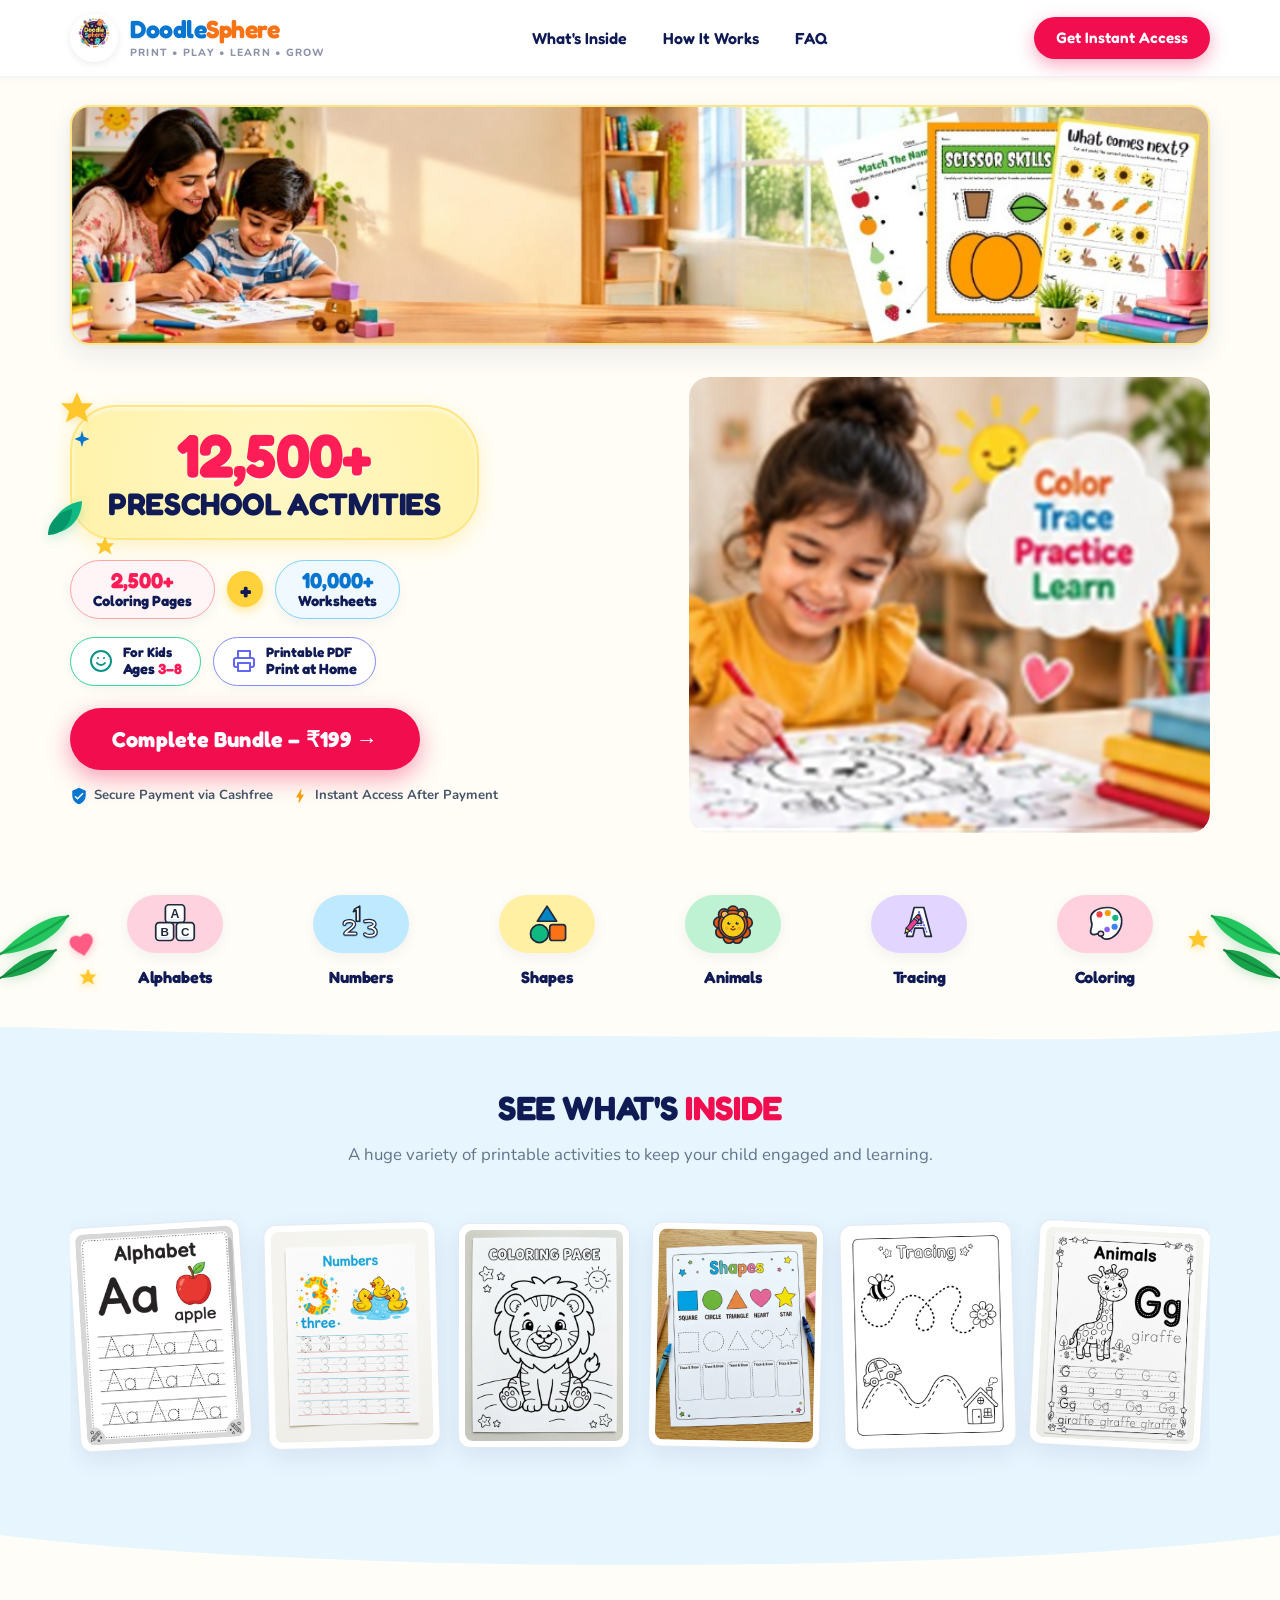
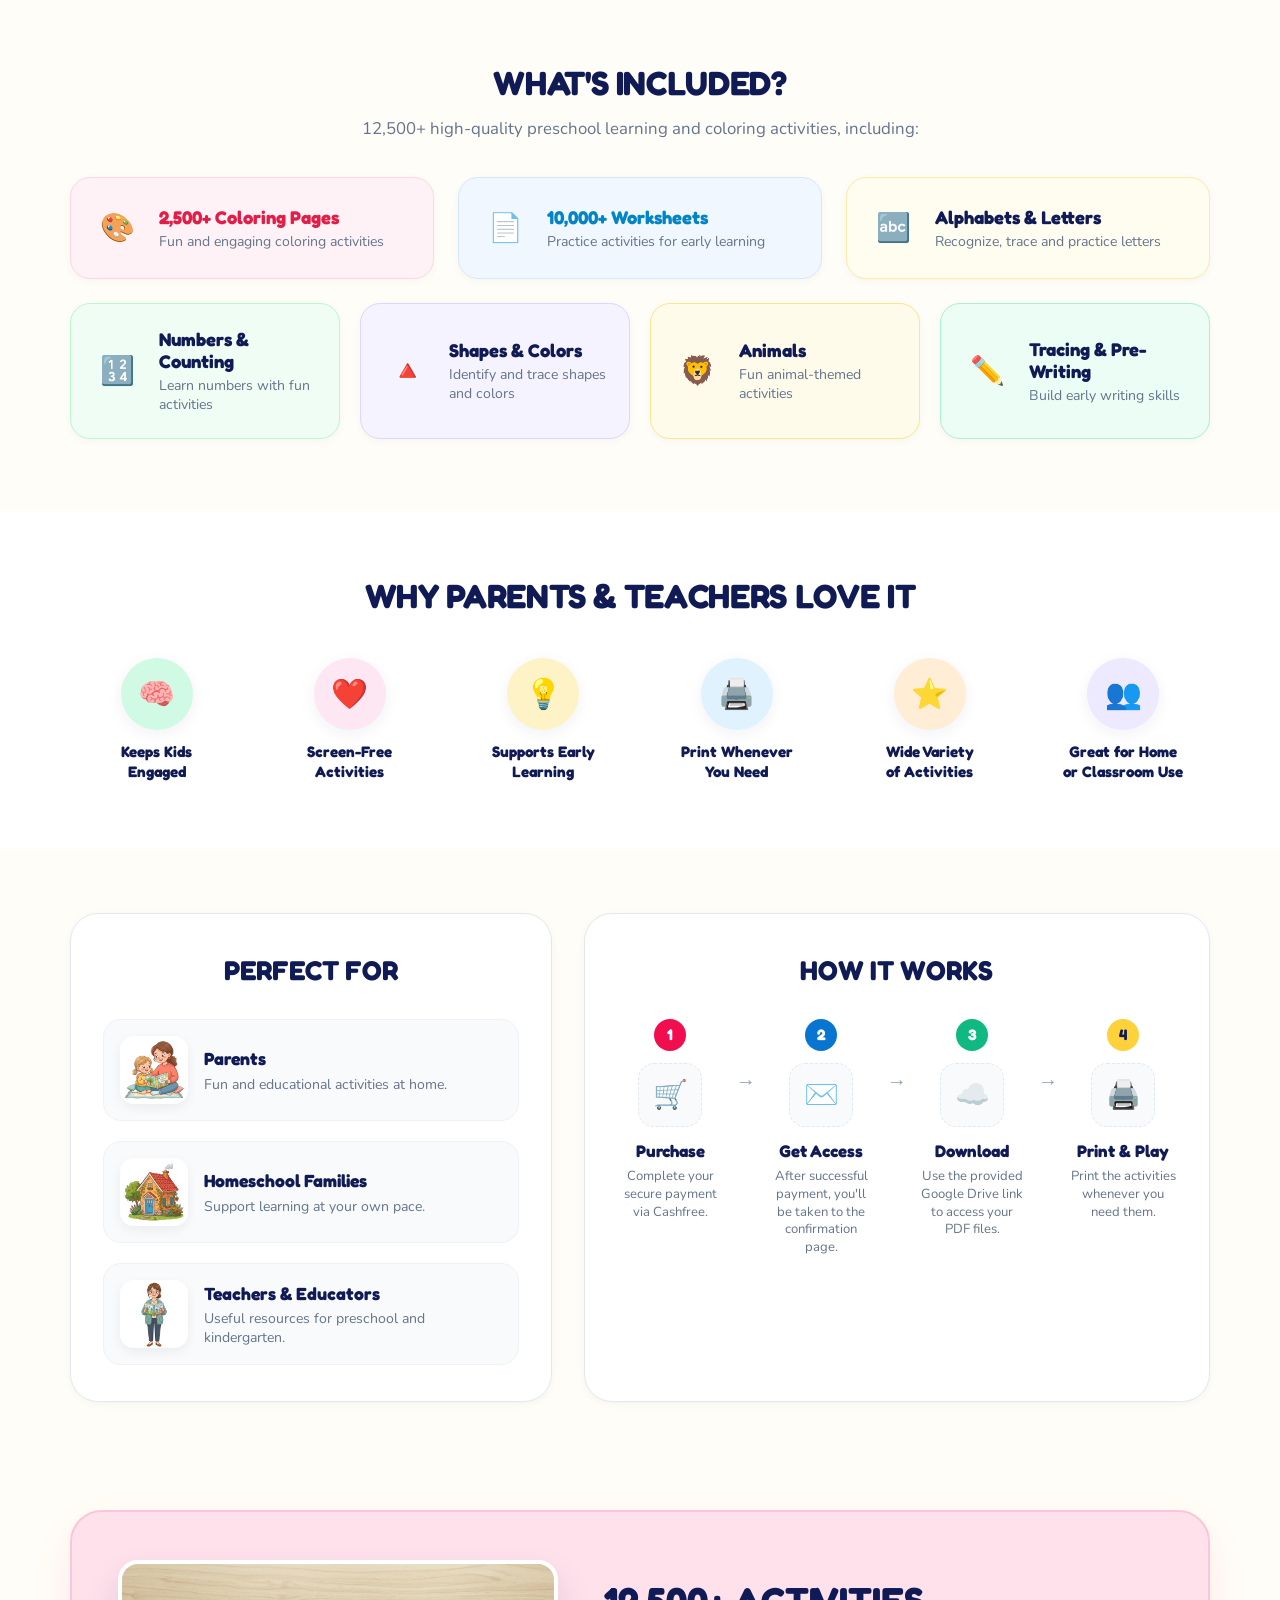
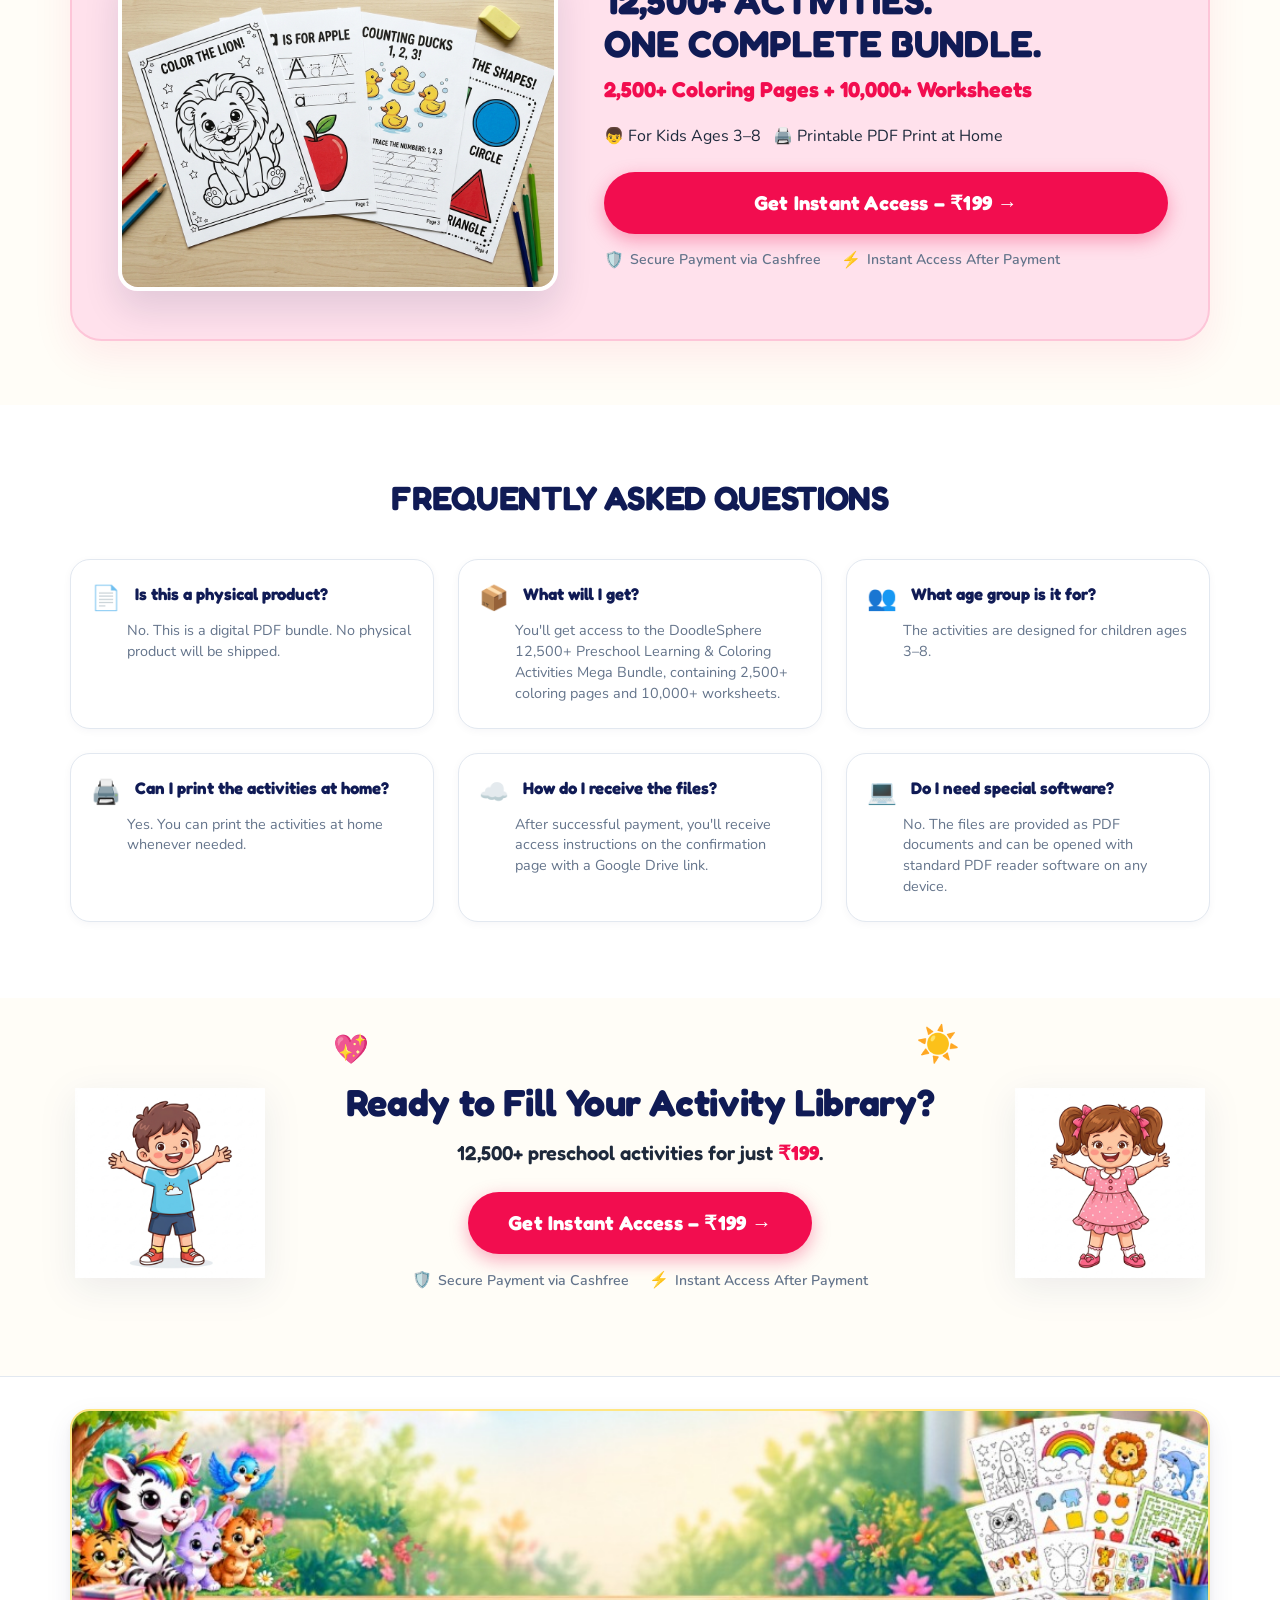
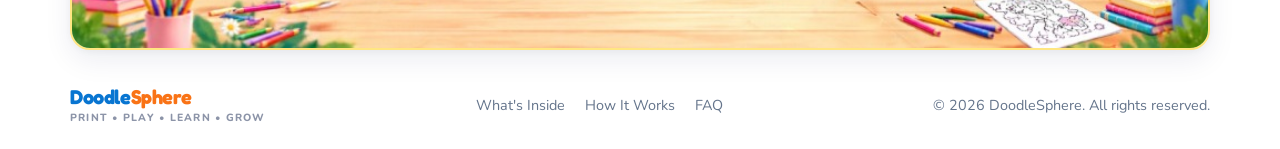
==== commit 83836e96: "Add responsive hero and footer panoramic banners" ====
--- a/index.html
+++ b/index.html
@@ -64,6 +64,13 @@
     <main>
         <!-- ===== HERO SECTION ===== -->
         <section class="hero-section" id="hero">
+            <!-- Hero Panoramic Banner -->
+            <div class="container hero-banner-wrap">
+                <a href="payment.html" class="hero-banner-card js-purchase-btn" aria-label="12,500+ Preschool Activities Printable Bundle">
+                    <img src="images/banner-hero.jpg" alt="12,500+ Preschool Learning and Coloring Activities Bundle" class="hero-banner-img" width="1024" height="213" fetchpriority="high">
+                </a>
+            </div>
+
             <div class="container hero-grid">
                 <!-- Left Column -->
                 <div class="hero-left">
@@ -680,6 +687,13 @@
 
     <!-- ===== FOOTER ===== -->
     <footer class="site-footer">
+        <!-- Footer Panoramic Banner -->
+        <div class="container footer-banner-wrap">
+            <a href="payment.html" class="footer-banner-card js-purchase-btn" aria-label="Get Instant Access to 12,500+ Preschool Activities">
+                <img src="images/banner-footer.jpg" alt="DoodleSphere Preschool Learning and Coloring Activities" class="footer-banner-img" width="1024" height="213" loading="lazy">
+            </a>
+        </div>
+
         <div class="container footer-content">
             <div class="brand-text-col">
                 <span class="brand-title" style="font-size: 1.25rem;"><span class="brand-doodle">Doodle</span><span class="brand-sphere">Sphere</span></span>
--- a/style.css
+++ b/style.css
@@ -350,10 +350,48 @@
    ========================================================================== */
 .hero-section {
     position: relative;
-    padding-top: 36px;
+    padding-top: 28px;
     padding-bottom: 48px;
     background-color: #FFFDF6;
     overflow: hidden;
+}
+
+/* --- Hero & Footer Panoramic Banners --- */
+.hero-banner-wrap {
+    margin-bottom: 32px;
+}
+
+.hero-banner-card,
+.footer-banner-card {
+    display: block;
+    width: 100%;
+    border-radius: 20px;
+    overflow: hidden;
+    box-shadow: 0 10px 28px rgba(16, 27, 85, 0.08), 0 2px 6px rgba(0, 0, 0, 0.04);
+    border: 2.5px solid #FFE682;
+    background-color: #FFFDF7;
+    transition: transform var(--transition-smooth), box-shadow var(--transition-smooth), border-color var(--transition-smooth);
+    text-decoration: none;
+}
+
+.hero-banner-card:hover,
+.footer-banner-card:hover {
+    transform: translateY(-4px);
+    box-shadow: 0 16px 36px rgba(16, 27, 85, 0.12), 0 4px 14px rgba(242, 13, 79, 0.15);
+    border-color: #FFD13B;
+}
+
+.hero-banner-img,
+.footer-banner-img {
+    width: 100%;
+    height: auto;
+    display: block;
+    aspect-ratio: 1024 / 213;
+    object-fit: cover;
+}
+
+.footer-banner-wrap {
+    margin-bottom: 36px;
 }
 
 .hero-grid {
@@ -1576,7 +1614,10 @@
     .nav-desktop-links, .nav-cta-btn { display: none; }
     .hamburger-btn { display: flex; }
 
-    .hero-section { padding-top: 24px; padding-bottom: 36px; }
+    .hero-section { padding-top: 20px; padding-bottom: 36px; }
+    .hero-banner-wrap { margin-bottom: 22px; }
+    .hero-banner-card, .footer-banner-card { border-radius: 14px; border-width: 1.5px; }
+    .footer-banner-wrap { margin-bottom: 24px; }
     .hero-grid {
         grid-template-columns: 1fr;
         gap: 32px;
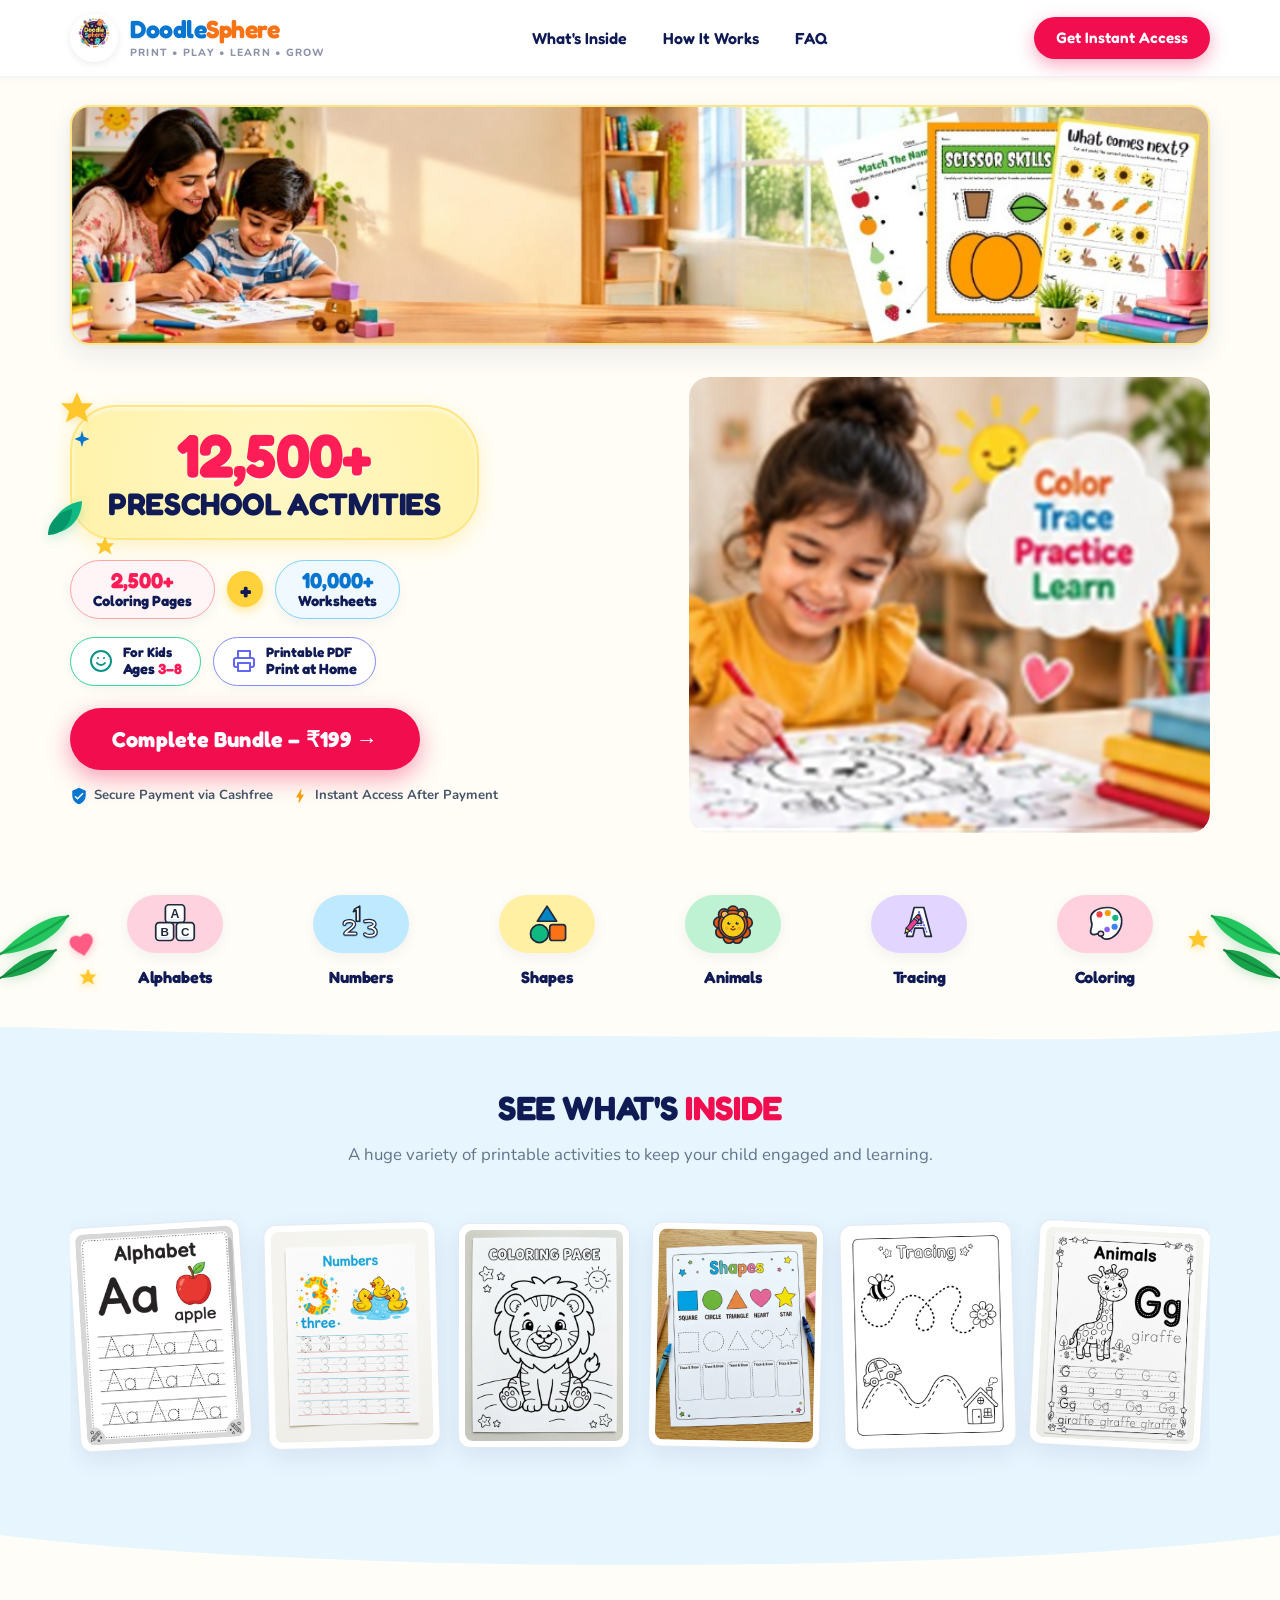
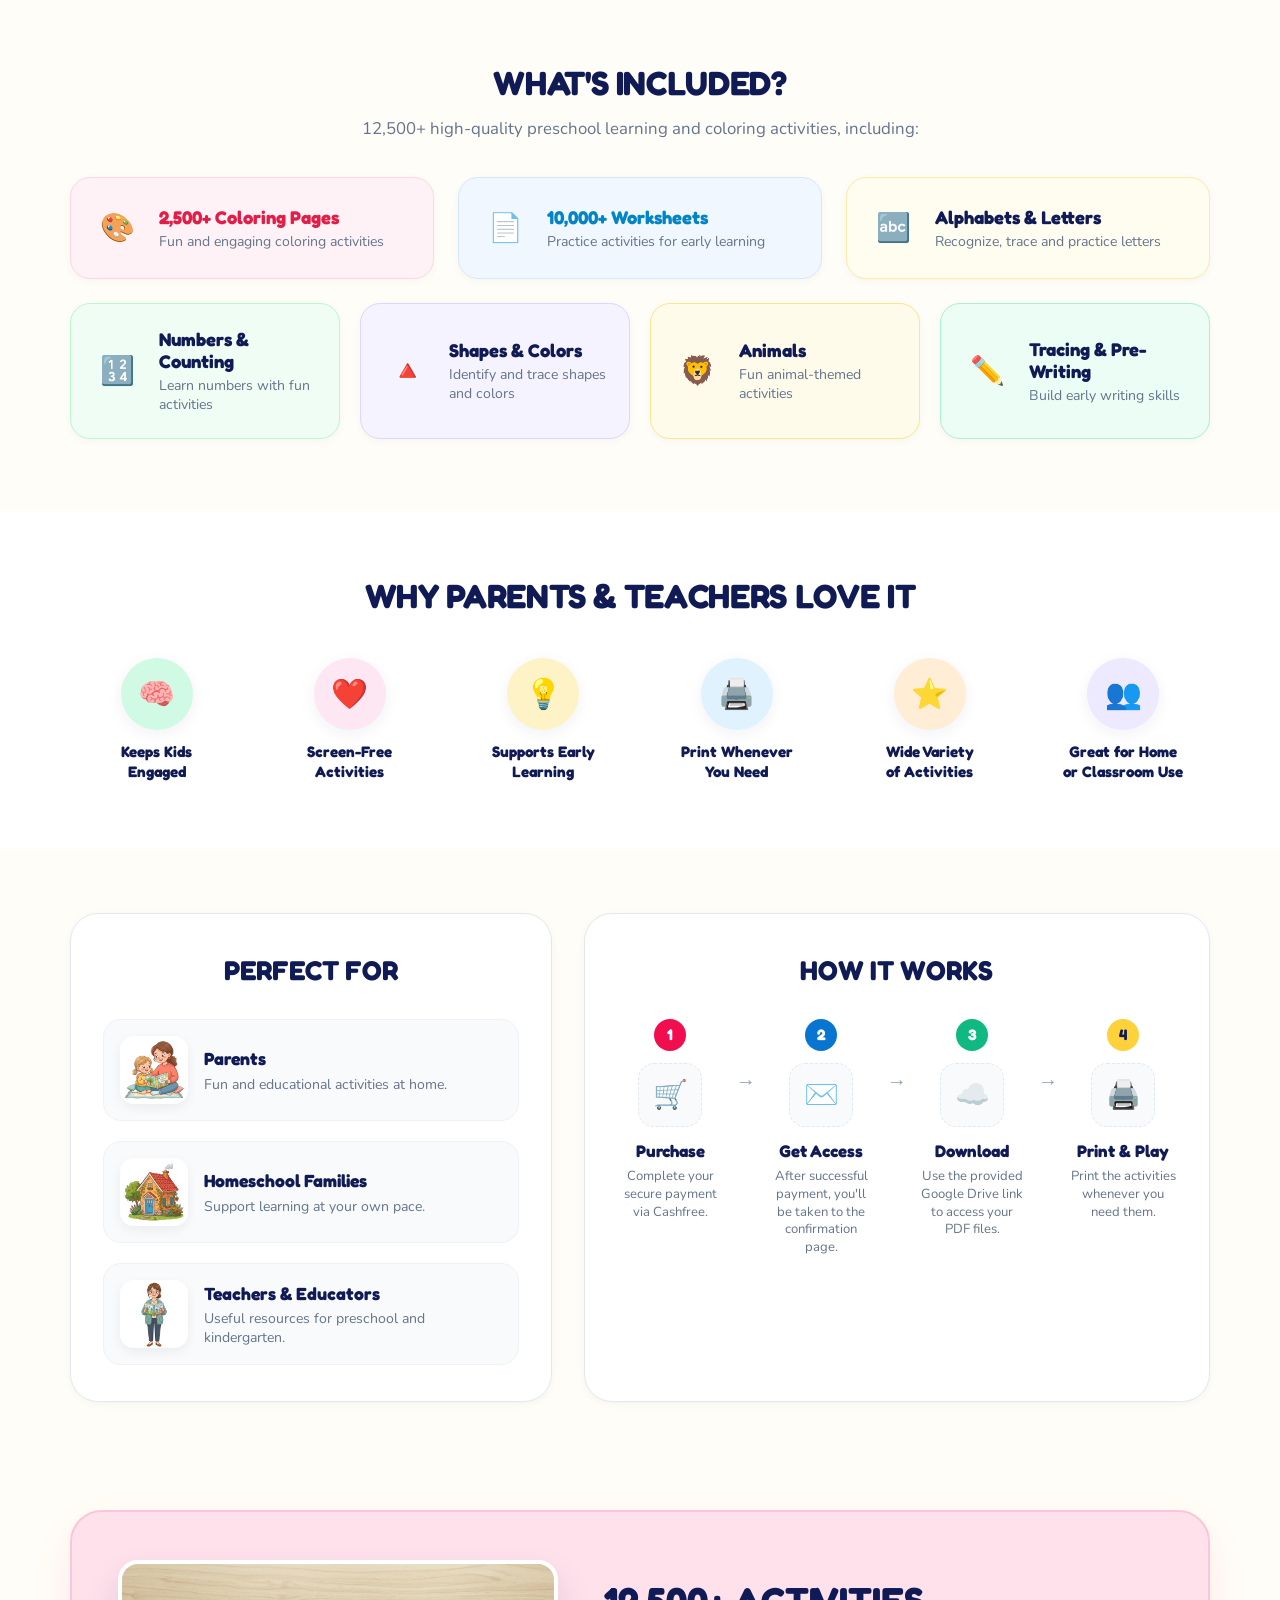
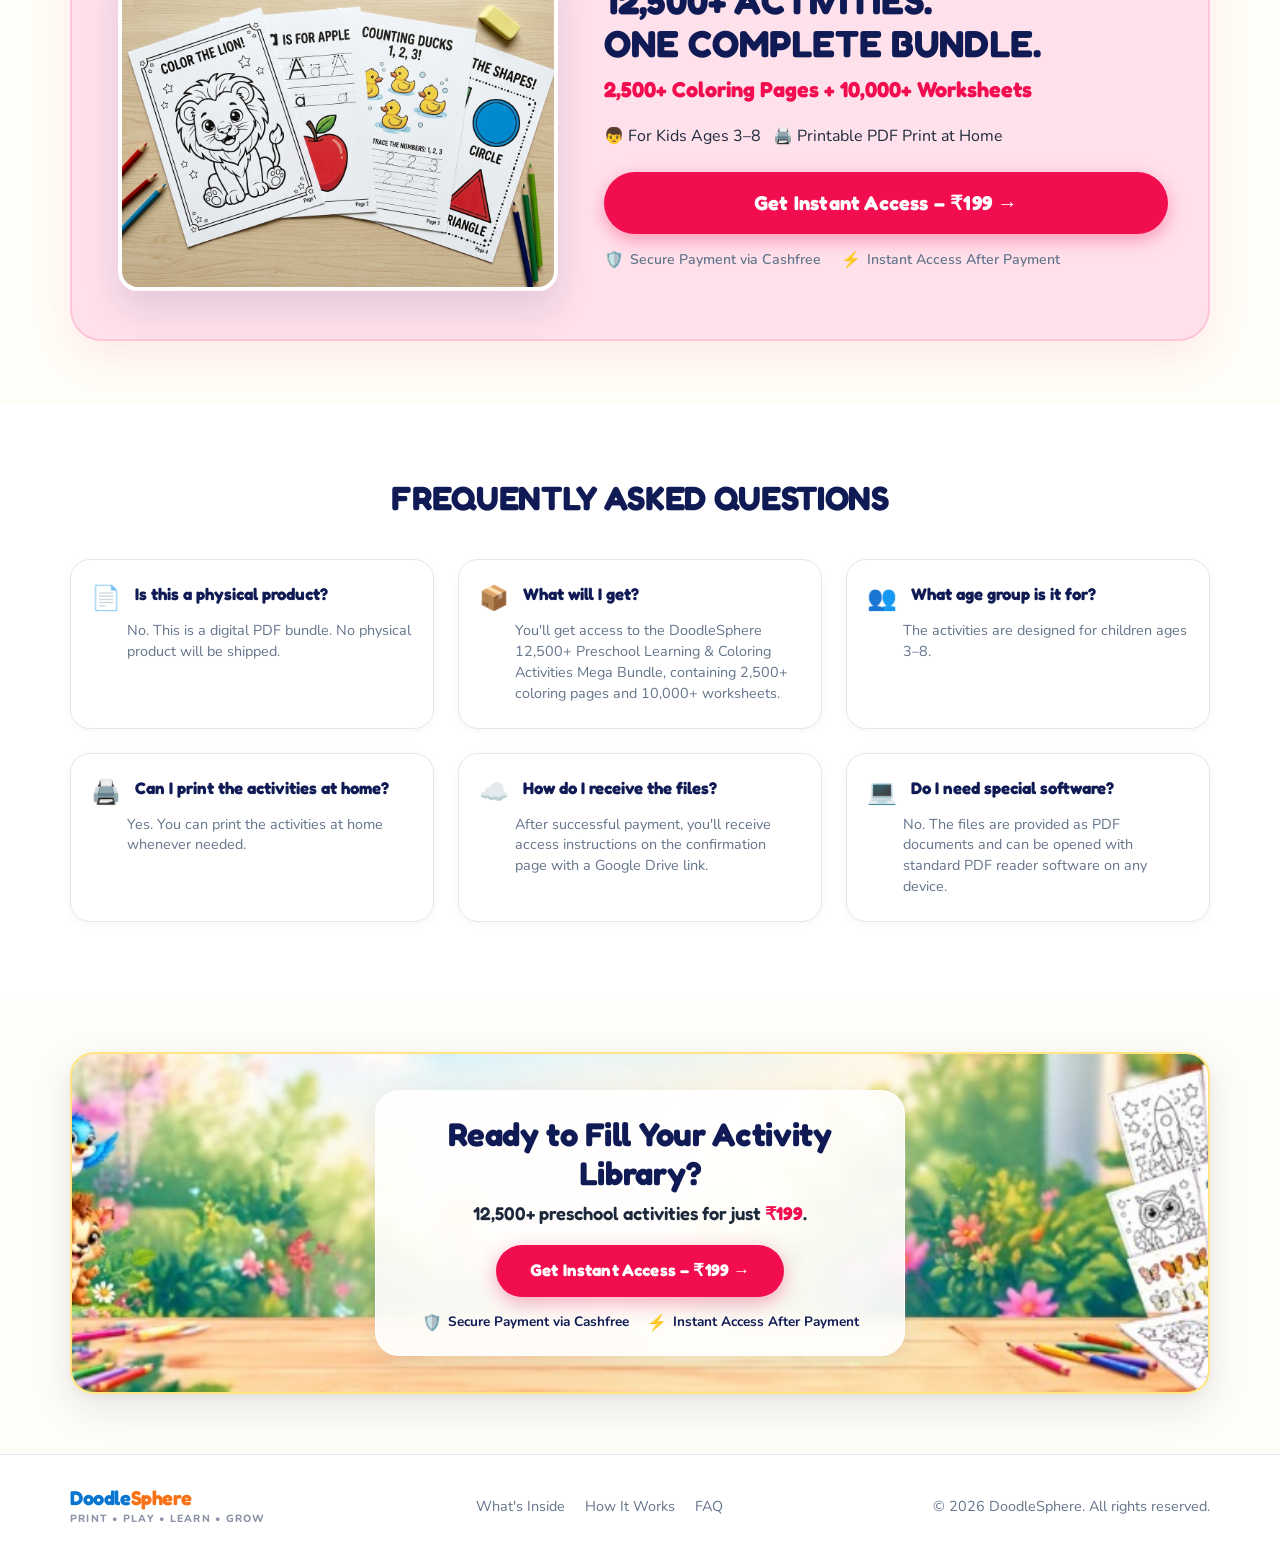
==== commit 29245e00: "Use footer banner as background for final CTA with centered overlay text and button" ====
--- a/index.html
+++ b/index.html
@@ -644,42 +644,30 @@
             </div>
         </section>
 
-        <!-- ===== FINAL CTA SECTION ===== -->
+        <!-- ===== FINAL CTA / FOOTER BANNER SECTION ===== -->
         <section class="final-cta-section">
-            <!-- Decorative stickers -->
-            <span class="final-deco-sun" aria-hidden="true">☀️</span>
-            <span class="final-deco-heart" aria-hidden="true">💖</span>
-
-            <div class="container final-cta-wrap">
-                <!-- Cartoon Boy Left -->
-                <div class="cta-character-col">
-                    <img src="images/cta-boy.jpg" alt="Happy cartoon boy waving" class="cta-character-img char-boy" loading="lazy" width="190" height="190">
-                </div>
-
-                <!-- Center Offer Content -->
-                <div class="final-cta-center">
-                    <h2 class="final-cta-title">Ready to Fill Your Activity Library?</h2>
-                    <p class="final-cta-sub">12,500+ preschool activities for just <span class="price-highlight">₹199</span>.</p>
-
-                    <a href="payment.php" class="btn-primary-pill btn-large js-purchase-btn">
-                        Get Instant Access – ₹199 &rarr;
-                    </a>
-
-                    <div class="trust-row">
-                        <div class="trust-item">
-                            <span class="trust-icon">🛡️</span>
-                            <span>Secure Payment via Cashfree</span>
-                        </div>
-                        <div class="trust-item">
-                            <span class="trust-icon">⚡</span>
-                            <span>Instant Access After Payment</span>
-                        </div>
-                    </div>
-                </div>
-
-                <!-- Cartoon Girl Right -->
-                <div class="cta-character-col">
-                    <img src="images/cta-girl.jpg" alt="Happy cartoon girl smiling" class="cta-character-img char-girl" loading="lazy" width="190" height="190">
+            <div class="container">
+                <div class="footer-cta-banner">
+                    <!-- Center Offer Content -->
+                    <div class="footer-cta-content">
+                        <h2 class="final-cta-title">Ready to Fill Your Activity Library?</h2>
+                        <p class="final-cta-sub">12,500+ preschool activities for just <span class="price-highlight">₹199</span>.</p>
+
+                        <a href="payment.html" class="btn-primary-pill btn-large js-purchase-btn">
+                            Get Instant Access – ₹199 &rarr;
+                        </a>
+
+                        <div class="trust-row">
+                            <div class="trust-item">
+                                <span class="trust-icon">🛡️</span>
+                                <span>Secure Payment via Cashfree</span>
+                            </div>
+                            <div class="trust-item">
+                                <span class="trust-icon">⚡</span>
+                                <span>Instant Access After Payment</span>
+                            </div>
+                        </div>
+                    </div>
                 </div>
             </div>
         </section>
@@ -687,13 +675,6 @@
 
     <!-- ===== FOOTER ===== -->
     <footer class="site-footer">
-        <!-- Footer Panoramic Banner -->
-        <div class="container footer-banner-wrap">
-            <a href="payment.html" class="footer-banner-card js-purchase-btn" aria-label="Get Instant Access to 12,500+ Preschool Activities">
-                <img src="images/banner-footer.jpg" alt="DoodleSphere Preschool Learning and Coloring Activities" class="footer-banner-img" width="1024" height="213" loading="lazy">
-            </a>
-        </div>
-
         <div class="container footer-content">
             <div class="brand-text-col">
                 <span class="brand-title" style="font-size: 1.25rem;"><span class="brand-doodle">Doodle</span><span class="brand-sphere">Sphere</span></span>
--- a/style.css
+++ b/style.css
@@ -361,8 +361,7 @@
     margin-bottom: 32px;
 }
 
-.hero-banner-card,
-.footer-banner-card {
+.hero-banner-card {
     display: block;
     width: 100%;
     border-radius: 20px;
@@ -374,24 +373,18 @@
     text-decoration: none;
 }
 
-.hero-banner-card:hover,
-.footer-banner-card:hover {
+.hero-banner-card:hover {
     transform: translateY(-4px);
     box-shadow: 0 16px 36px rgba(16, 27, 85, 0.12), 0 4px 14px rgba(242, 13, 79, 0.15);
     border-color: #FFD13B;
 }
 
-.hero-banner-img,
-.footer-banner-img {
+.hero-banner-img {
     width: 100%;
     height: auto;
     display: block;
     aspect-ratio: 1024 / 213;
     object-fit: cover;
-}
-
-.footer-banner-wrap {
-    margin-bottom: 36px;
 }
 
 .hero-grid {
@@ -1477,69 +1470,66 @@
 }
 
 /* ==========================================================================
-   SECTION: FINAL CTA SECTION
+   SECTION: FINAL CTA / FOOTER BANNER SECTION
    ========================================================================== */
 .final-cta-section {
-    padding-top: 76px;
-    padding-bottom: 84px;
+    padding-top: 54px;
+    padding-bottom: 60px;
     background-color: var(--bg-cream);
     position: relative;
+}
+
+.footer-cta-banner {
+    position: relative;
+    width: 100%;
+    min-height: 290px;
+    background-image: url('images/banner-footer.jpg');
+    background-size: cover;
+    background-position: center bottom;
+    background-repeat: no-repeat;
+    border-radius: 24px;
+    border: 2.5px solid #FFE682;
+    box-shadow: 0 14px 38px rgba(16, 27, 85, 0.10), 0 3px 10px rgba(0, 0, 0, 0.04);
+    display: flex;
+    align-items: center;
+    justify-content: center;
+    padding: 36px 20px;
     overflow: hidden;
 }
 
-.final-cta-wrap {
-    display: flex;
-    align-items: center;
-    justify-content: space-between;
-    gap: 20px;
+.footer-cta-content {
     position: relative;
     z-index: 2;
-}
-
-.cta-character-col {
-    flex: 0 0 200px;
-    display: flex;
-    justify-content: center;
-}
-
-.cta-character-img {
-    width: 190px;
-    height: 190px;
-    object-fit: contain;
-    filter: drop-shadow(0 10px 18px rgba(16, 27, 85, 0.08));
-    animation: floatGentle 3s ease-in-out infinite alternate;
-}
-
-.char-girl {
-    animation-delay: 1.5s;
-}
-
-@keyframes floatGentle {
-    0% { transform: translateY(0); }
-    100% { transform: translateY(-8px); }
-}
-
-.final-cta-center {
-    flex: 1;
+    max-width: 530px;
     text-align: center;
-    max-width: 620px;
+    display: flex;
+    flex-direction: column;
+    align-items: center;
+    background: rgba(255, 255, 255, 0.90);
+    backdrop-filter: blur(8px);
+    -webkit-backdrop-filter: blur(8px);
+    padding: 24px 32px 20px;
+    border-radius: 24px;
+    border: 1.5px solid rgba(255, 255, 255, 0.95);
+    box-shadow: 0 8px 24px rgba(16, 27, 85, 0.08);
 }
 
 .final-cta-title {
     font-family: var(--font-heading);
-    font-size: 2.35rem;
+    font-size: 2.05rem;
     font-weight: 800;
     color: var(--navy-dark);
-    margin-bottom: 8px;
+    margin-bottom: 6px;
     letter-spacing: -0.01em;
+    line-height: 1.2;
 }
 
 .final-cta-sub {
     font-family: var(--font-heading);
-    font-size: 1.25rem;
+    font-size: 1.15rem;
     font-weight: 600;
     color: var(--text-main);
-    margin-bottom: 24px;
+    margin-bottom: 18px;
 }
 
 .price-highlight {
@@ -1547,25 +1537,26 @@
     font-weight: 800;
 }
 
-.final-cta-center .trust-row {
+.footer-cta-content .btn-primary-pill {
+    padding: 13px 34px;
+    font-size: 1.05rem;
+    box-shadow: 0 6px 20px rgba(242, 13, 79, 0.35);
+}
+
+.footer-cta-content .btn-primary-pill:hover {
+    transform: translateY(-2px);
+    box-shadow: 0 8px 24px rgba(242, 13, 79, 0.45);
+}
+
+.footer-cta-content .trust-row {
+    display: flex;
+    align-items: center;
     justify-content: center;
-}
-
-/* Floating stickers for Final CTA */
-.final-deco-sun {
-    position: absolute;
-    top: 20px;
-    right: 25%;
-    font-size: 2.2rem;
-    animation: rotateSlow 20s linear infinite;
-}
-
-.final-deco-heart {
-    position: absolute;
-    top: 30px;
-    left: 26%;
-    font-size: 1.8rem;
-    animation: pulseHeart 2s infinite ease-in-out;
+    gap: 18px;
+    margin-top: 14px;
+    font-size: 0.85rem;
+    font-weight: 700;
+    color: var(--navy-dark);
 }
 
 /* ==========================================================================
@@ -1616,8 +1607,48 @@
 
     .hero-section { padding-top: 20px; padding-bottom: 36px; }
     .hero-banner-wrap { margin-bottom: 22px; }
-    .hero-banner-card, .footer-banner-card { border-radius: 14px; border-width: 1.5px; }
-    .footer-banner-wrap { margin-bottom: 24px; }
+    .hero-banner-card { border-radius: 14px; border-width: 1.5px; }
+
+    .final-cta-section {
+        padding-top: 32px;
+        padding-bottom: 36px;
+    }
+
+    .footer-cta-banner {
+        min-height: 280px;
+        padding: 24px 14px;
+        border-radius: 18px;
+        border-width: 2px;
+    }
+
+    .footer-cta-content {
+        padding: 20px 16px 18px;
+        border-radius: 18px;
+        max-width: 100%;
+        background: rgba(255, 255, 255, 0.94);
+    }
+
+    .final-cta-title {
+        font-size: 1.45rem;
+    }
+
+    .final-cta-sub {
+        font-size: 0.95rem;
+        margin-bottom: 14px;
+    }
+
+    .footer-cta-content .btn-primary-pill {
+        width: 100%;
+        font-size: 0.98rem;
+        padding: 12px 20px;
+    }
+
+    .footer-cta-content .trust-row {
+        flex-direction: column;
+        gap: 6px;
+        margin-top: 10px;
+        font-size: 0.78rem;
+    }
     .hero-grid {
         grid-template-columns: 1fr;
         gap: 32px;
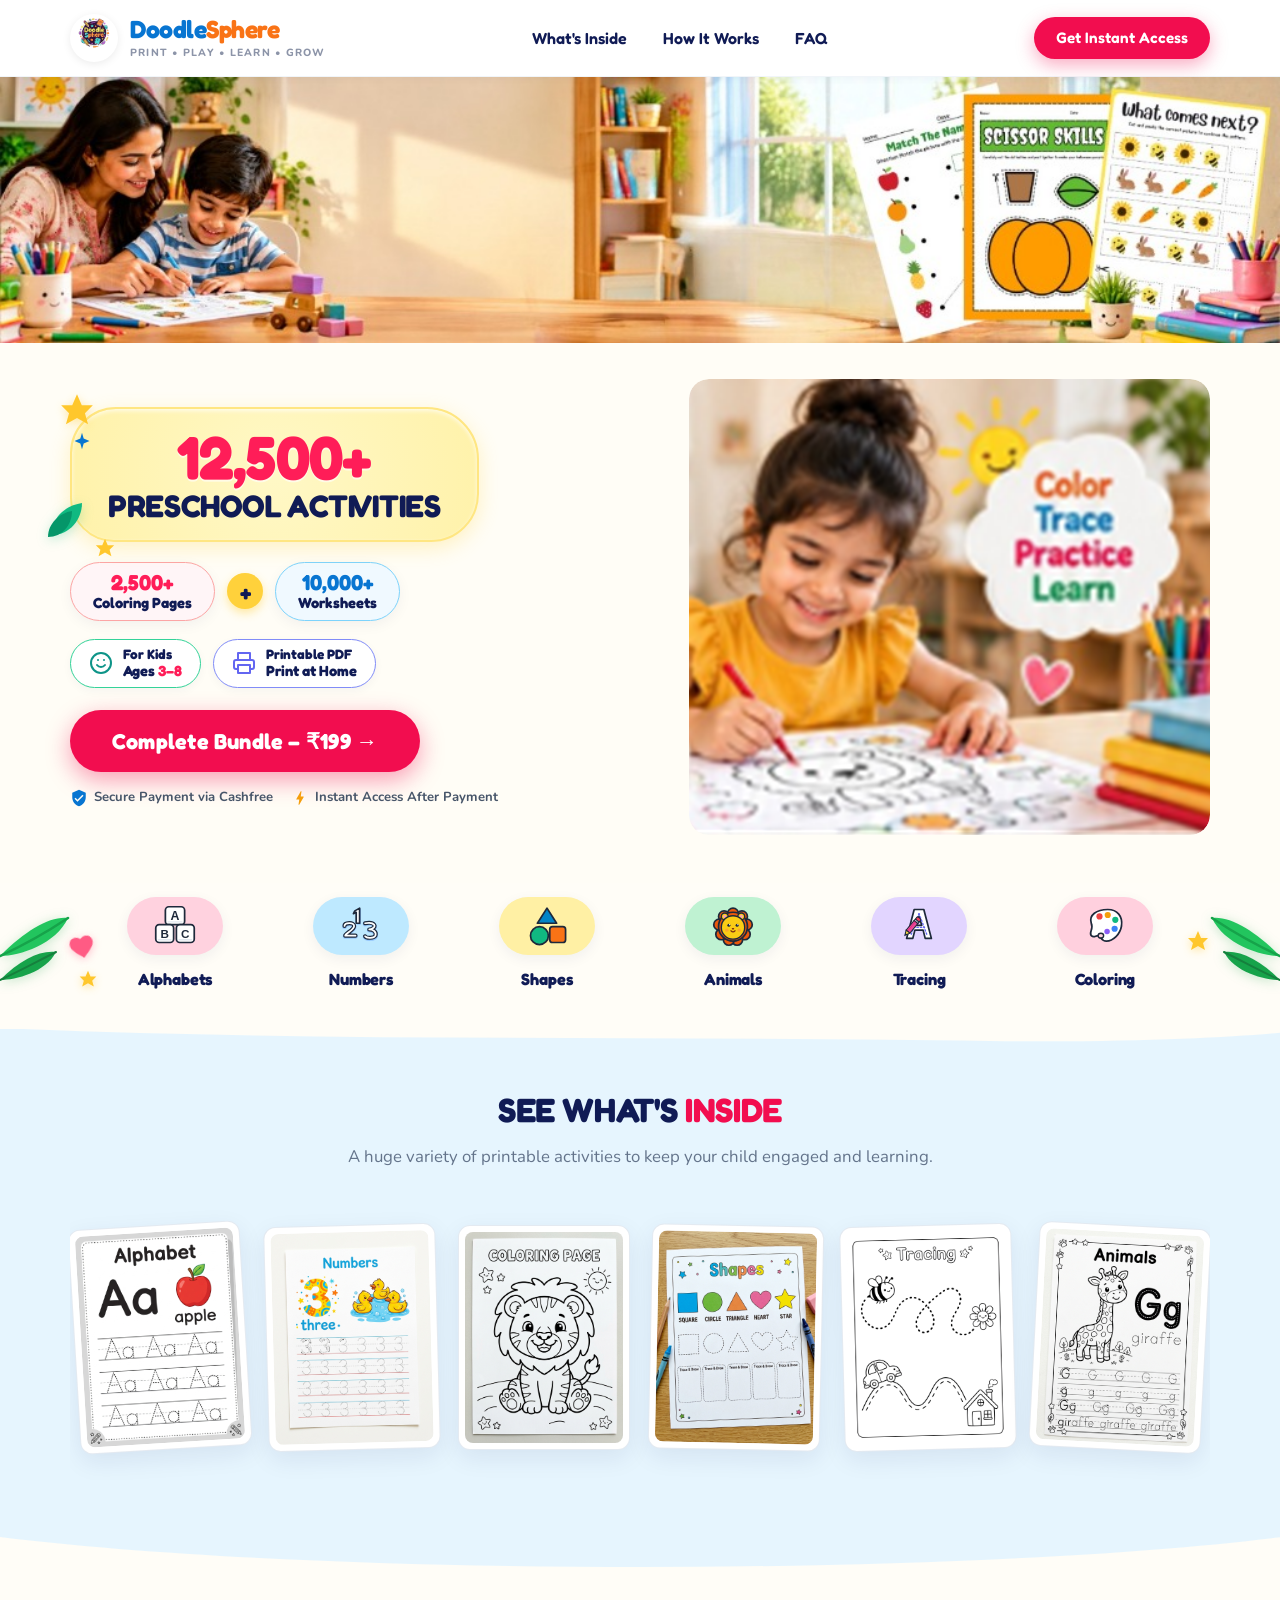
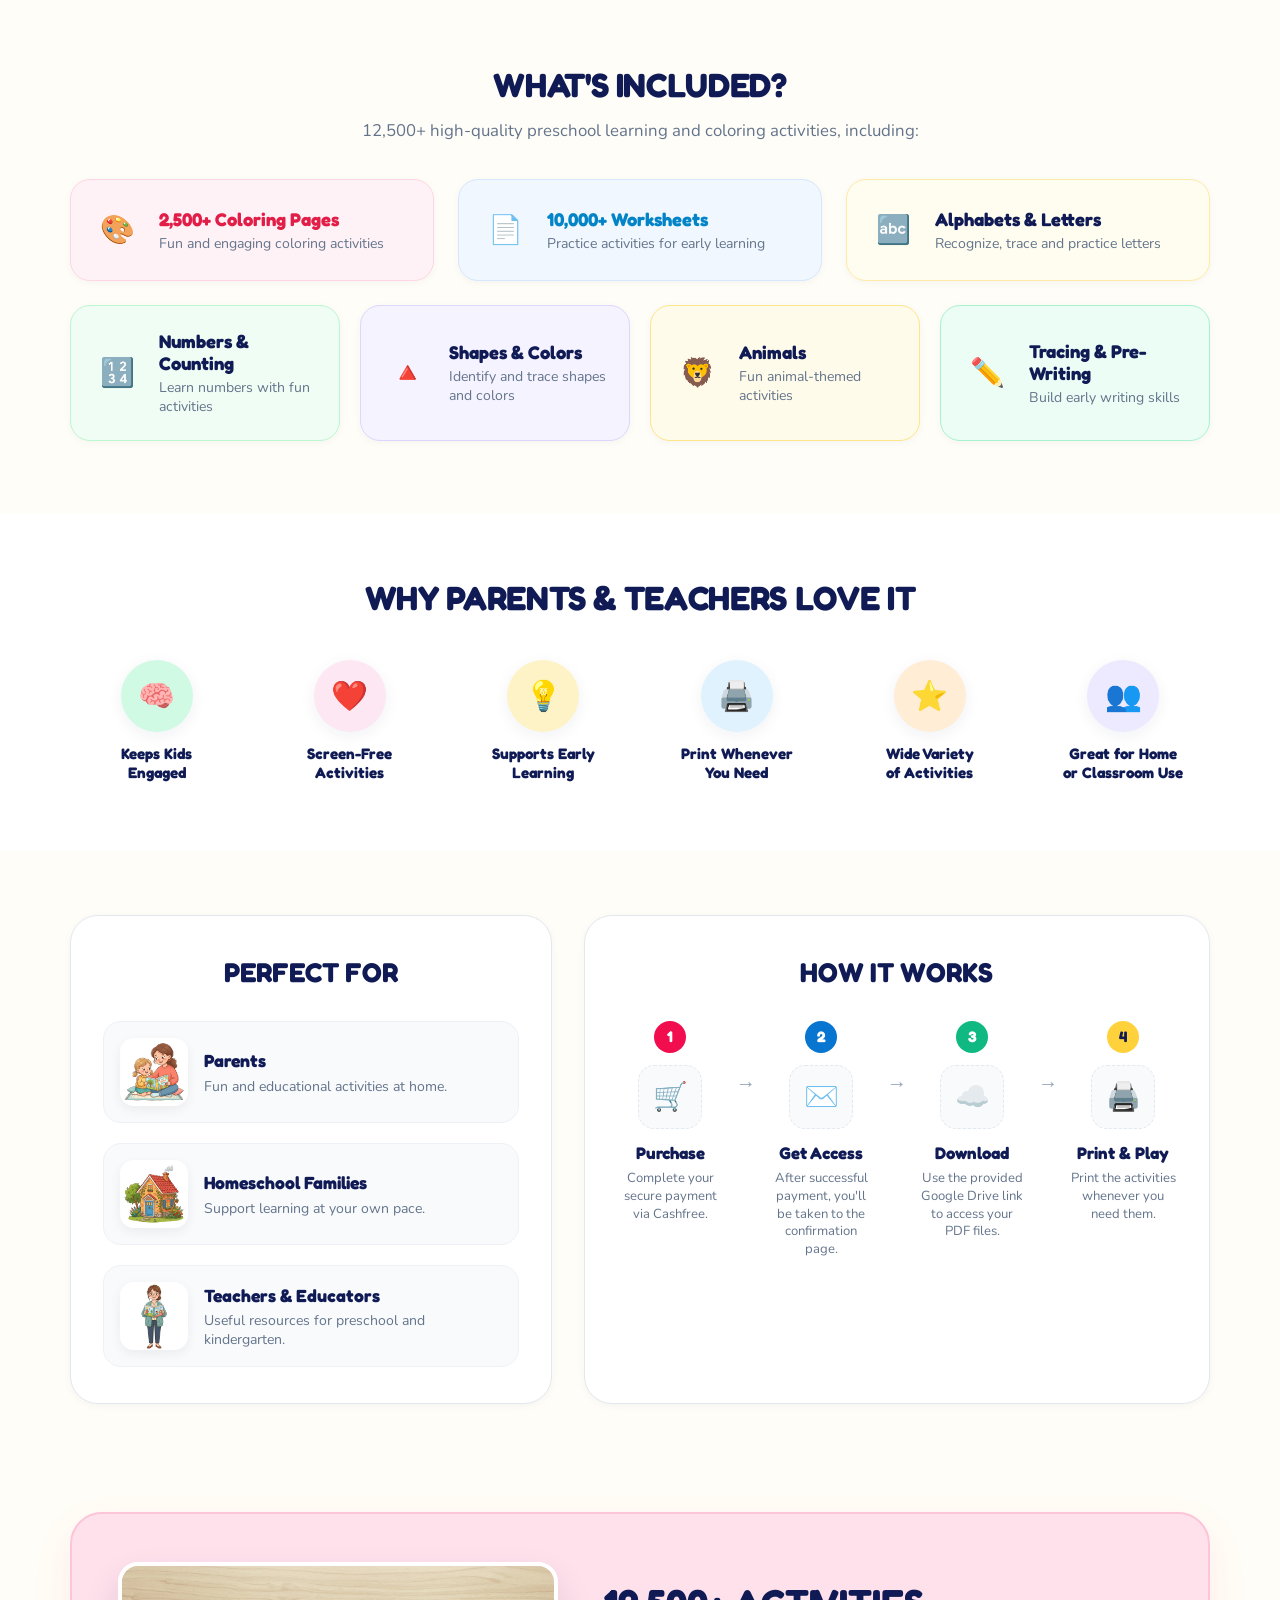
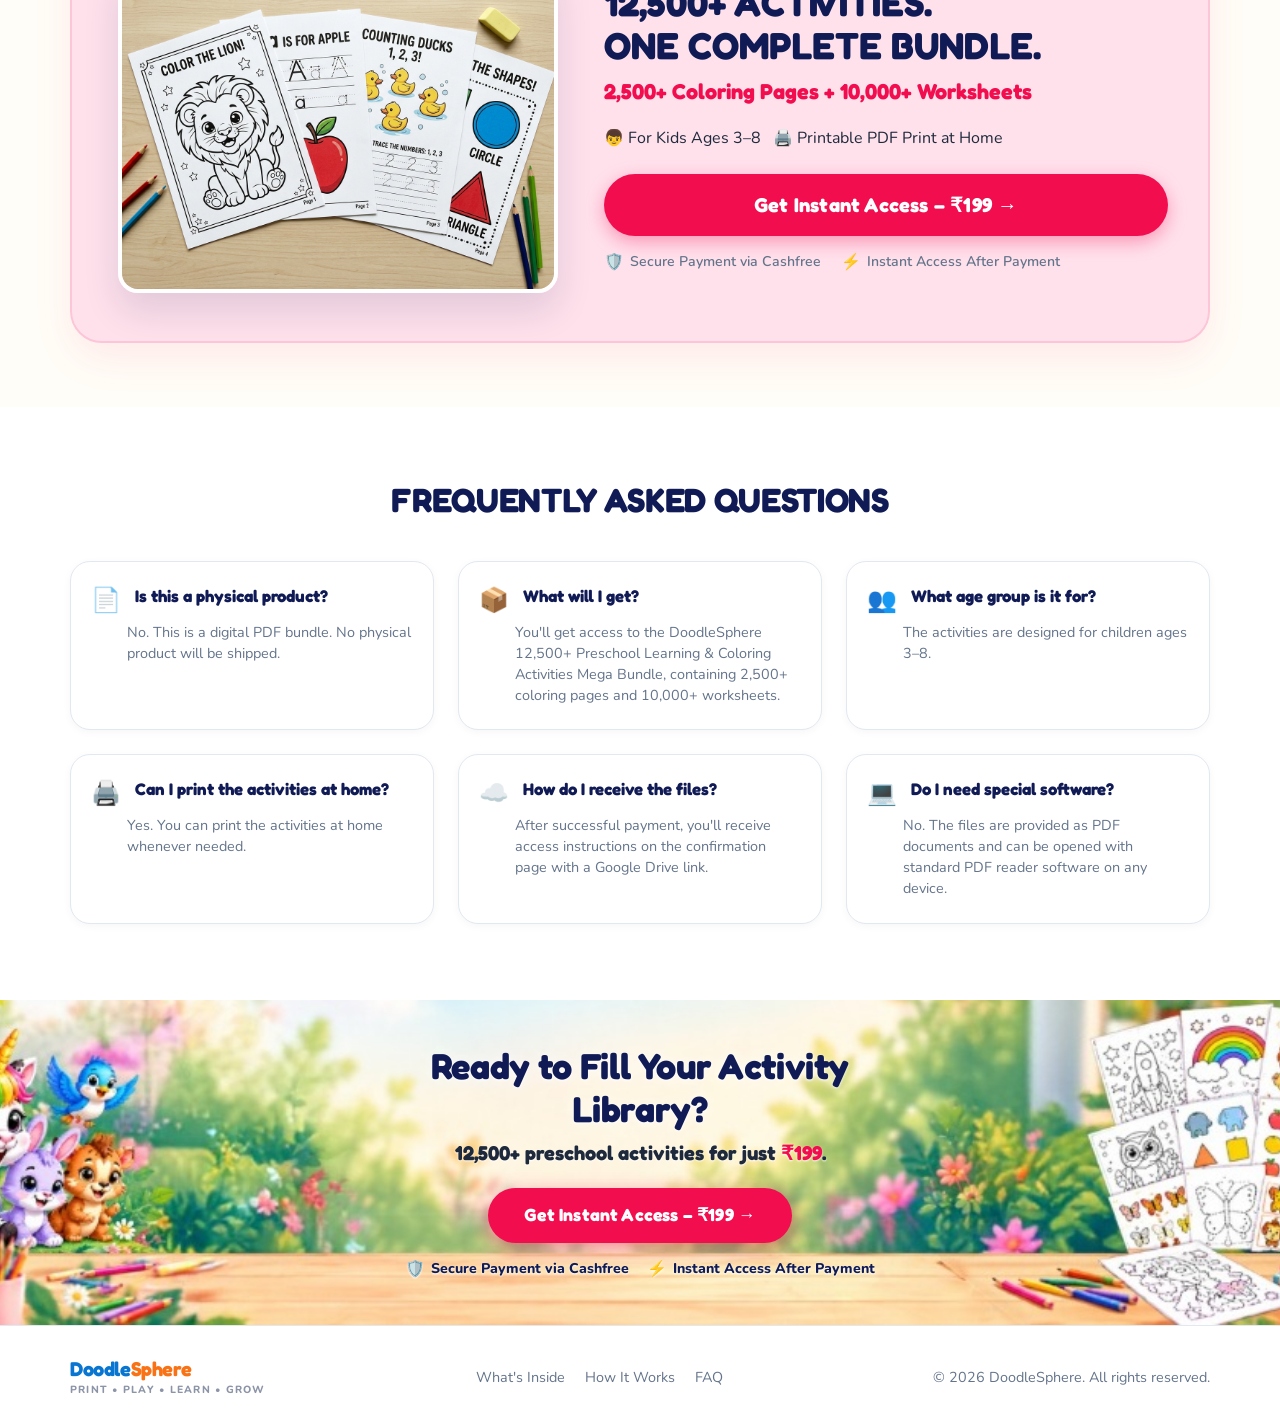
==== commit f4f29edc: "Make hero and footer banners full width and remove white background behind footer CTA text" ====
--- a/index.html
+++ b/index.html
@@ -64,8 +64,8 @@
     <main>
         <!-- ===== HERO SECTION ===== -->
         <section class="hero-section" id="hero">
-            <!-- Hero Panoramic Banner -->
-            <div class="container hero-banner-wrap">
+            <!-- Hero Panoramic Banner (Full Width) -->
+            <div class="hero-banner-wrap">
                 <a href="payment.html" class="hero-banner-card js-purchase-btn" aria-label="12,500+ Preschool Activities Printable Bundle">
                     <img src="images/banner-hero.jpg" alt="12,500+ Preschool Learning and Coloring Activities Bundle" class="hero-banner-img" width="1024" height="213" fetchpriority="high">
                 </a>
@@ -644,28 +644,26 @@
             </div>
         </section>
 
-        <!-- ===== FINAL CTA / FOOTER BANNER SECTION ===== -->
+        <!-- ===== FINAL CTA / FOOTER BANNER SECTION (Full Width) ===== -->
         <section class="final-cta-section">
-            <div class="container">
-                <div class="footer-cta-banner">
-                    <!-- Center Offer Content -->
-                    <div class="footer-cta-content">
-                        <h2 class="final-cta-title">Ready to Fill Your Activity Library?</h2>
-                        <p class="final-cta-sub">12,500+ preschool activities for just <span class="price-highlight">₹199</span>.</p>
-
-                        <a href="payment.html" class="btn-primary-pill btn-large js-purchase-btn">
-                            Get Instant Access – ₹199 &rarr;
-                        </a>
-
-                        <div class="trust-row">
-                            <div class="trust-item">
-                                <span class="trust-icon">🛡️</span>
-                                <span>Secure Payment via Cashfree</span>
-                            </div>
-                            <div class="trust-item">
-                                <span class="trust-icon">⚡</span>
-                                <span>Instant Access After Payment</span>
-                            </div>
+            <div class="footer-cta-banner">
+                <!-- Center Offer Content -->
+                <div class="footer-cta-content">
+                    <h2 class="final-cta-title">Ready to Fill Your Activity Library?</h2>
+                    <p class="final-cta-sub">12,500+ preschool activities for just <span class="price-highlight">₹199</span>.</p>
+
+                    <a href="payment.html" class="btn-primary-pill btn-large js-purchase-btn">
+                        Get Instant Access – ₹199 &rarr;
+                    </a>
+
+                    <div class="trust-row">
+                        <div class="trust-item">
+                            <span class="trust-icon">🛡️</span>
+                            <span>Secure Payment via Cashfree</span>
+                        </div>
+                        <div class="trust-item">
+                            <span class="trust-icon">⚡</span>
+                            <span>Instant Access After Payment</span>
                         </div>
                     </div>
                 </div>
--- a/style.css
+++ b/style.css
@@ -350,33 +350,31 @@
    ========================================================================== */
 .hero-section {
     position: relative;
-    padding-top: 28px;
+    padding-top: 0;
     padding-bottom: 48px;
     background-color: #FFFDF6;
     overflow: hidden;
 }
 
-/* --- Hero & Footer Panoramic Banners --- */
+/* --- Hero Full-Width Panoramic Banner --- */
 .hero-banner-wrap {
-    margin-bottom: 32px;
+    width: 100%;
+    margin-bottom: 36px;
+    overflow: hidden;
 }
 
 .hero-banner-card {
     display: block;
     width: 100%;
-    border-radius: 20px;
     overflow: hidden;
-    box-shadow: 0 10px 28px rgba(16, 27, 85, 0.08), 0 2px 6px rgba(0, 0, 0, 0.04);
-    border: 2.5px solid #FFE682;
-    background-color: #FFFDF7;
-    transition: transform var(--transition-smooth), box-shadow var(--transition-smooth), border-color var(--transition-smooth);
     text-decoration: none;
+    border: none;
+    border-radius: 0;
+    box-shadow: 0 4px 18px rgba(16, 27, 85, 0.05);
 }
 
 .hero-banner-card:hover {
-    transform: translateY(-4px);
-    box-shadow: 0 16px 36px rgba(16, 27, 85, 0.12), 0 4px 14px rgba(242, 13, 79, 0.15);
-    border-color: #FFD13B;
+    transform: none;
 }
 
 .hero-banner-img {
@@ -1470,66 +1468,68 @@
 }
 
 /* ==========================================================================
-   SECTION: FINAL CTA / FOOTER BANNER SECTION
+   SECTION: FINAL CTA / FOOTER BANNER SECTION (Full Width, No White Card)
    ========================================================================== */
 .final-cta-section {
-    padding-top: 54px;
-    padding-bottom: 60px;
+    padding: 0;
+    margin: 0;
     background-color: var(--bg-cream);
     position: relative;
+    width: 100%;
+    overflow: hidden;
 }
 
 .footer-cta-banner {
     position: relative;
     width: 100%;
-    min-height: 290px;
+    min-height: 310px;
     background-image: url('images/banner-footer.jpg');
     background-size: cover;
     background-position: center bottom;
     background-repeat: no-repeat;
-    border-radius: 24px;
-    border: 2.5px solid #FFE682;
-    box-shadow: 0 14px 38px rgba(16, 27, 85, 0.10), 0 3px 10px rgba(0, 0, 0, 0.04);
     display: flex;
     align-items: center;
     justify-content: center;
-    padding: 36px 20px;
-    overflow: hidden;
+    padding: 44px 20px;
+    border: none;
+    border-radius: 0;
+    box-shadow: none;
 }
 
 .footer-cta-content {
     position: relative;
     z-index: 2;
-    max-width: 530px;
+    max-width: 560px;
     text-align: center;
     display: flex;
     flex-direction: column;
     align-items: center;
-    background: rgba(255, 255, 255, 0.90);
-    backdrop-filter: blur(8px);
-    -webkit-backdrop-filter: blur(8px);
-    padding: 24px 32px 20px;
-    border-radius: 24px;
-    border: 1.5px solid rgba(255, 255, 255, 0.95);
-    box-shadow: 0 8px 24px rgba(16, 27, 85, 0.08);
+    background: none;
+    backdrop-filter: none;
+    -webkit-backdrop-filter: none;
+    padding: 0;
+    border: none;
+    box-shadow: none;
 }
 
 .final-cta-title {
     font-family: var(--font-heading);
-    font-size: 2.05rem;
+    font-size: 2.25rem;
     font-weight: 800;
     color: var(--navy-dark);
-    margin-bottom: 6px;
+    margin-bottom: 8px;
     letter-spacing: -0.01em;
     line-height: 1.2;
+    text-shadow: 0 1px 3px rgba(255, 255, 255, 0.9), 0 0 16px rgba(255, 255, 255, 0.7);
 }
 
 .final-cta-sub {
     font-family: var(--font-heading);
-    font-size: 1.15rem;
-    font-weight: 600;
+    font-size: 1.25rem;
+    font-weight: 700;
     color: var(--text-main);
-    margin-bottom: 18px;
+    margin-bottom: 20px;
+    text-shadow: 0 1px 2px rgba(255, 255, 255, 0.95);
 }
 
 .price-highlight {
@@ -1538,14 +1538,14 @@
 }
 
 .footer-cta-content .btn-primary-pill {
-    padding: 13px 34px;
-    font-size: 1.05rem;
-    box-shadow: 0 6px 20px rgba(242, 13, 79, 0.35);
+    padding: 14px 36px;
+    font-size: 1.1rem;
+    box-shadow: 0 6px 20px rgba(242, 13, 79, 0.45);
 }
 
 .footer-cta-content .btn-primary-pill:hover {
     transform: translateY(-2px);
-    box-shadow: 0 8px 24px rgba(242, 13, 79, 0.45);
+    box-shadow: 0 8px 26px rgba(242, 13, 79, 0.55);
 }
 
 .footer-cta-content .trust-row {
@@ -1554,9 +1554,10 @@
     justify-content: center;
     gap: 18px;
     margin-top: 14px;
-    font-size: 0.85rem;
-    font-weight: 700;
+    font-size: 0.88rem;
+    font-weight: 800;
     color: var(--navy-dark);
+    text-shadow: 0 1px 2px rgba(255, 255, 255, 0.95);
 }
 
 /* ==========================================================================
@@ -1605,49 +1606,47 @@
     .nav-desktop-links, .nav-cta-btn { display: none; }
     .hamburger-btn { display: flex; }
 
-    .hero-section { padding-top: 20px; padding-bottom: 36px; }
-    .hero-banner-wrap { margin-bottom: 22px; }
-    .hero-banner-card { border-radius: 14px; border-width: 1.5px; }
+    .hero-section { padding-top: 0; padding-bottom: 36px; }
+    .hero-banner-wrap { margin-bottom: 24px; }
+    .hero-banner-card { border-radius: 0; border: none; }
 
     .final-cta-section {
-        padding-top: 32px;
-        padding-bottom: 36px;
+        padding: 0;
     }
 
     .footer-cta-banner {
         min-height: 280px;
-        padding: 24px 14px;
-        border-radius: 18px;
-        border-width: 2px;
+        padding: 30px 16px;
+        border-radius: 0;
+        border: none;
     }
 
     .footer-cta-content {
-        padding: 20px 16px 18px;
-        border-radius: 18px;
+        padding: 0;
         max-width: 100%;
-        background: rgba(255, 255, 255, 0.94);
+        background: none;
     }
 
     .final-cta-title {
-        font-size: 1.45rem;
+        font-size: 1.55rem;
     }
 
     .final-cta-sub {
-        font-size: 0.95rem;
-        margin-bottom: 14px;
+        font-size: 1rem;
+        margin-bottom: 16px;
     }
 
     .footer-cta-content .btn-primary-pill {
         width: 100%;
-        font-size: 0.98rem;
+        font-size: 1rem;
         padding: 12px 20px;
     }
 
     .footer-cta-content .trust-row {
         flex-direction: column;
         gap: 6px;
-        margin-top: 10px;
-        font-size: 0.78rem;
+        margin-top: 12px;
+        font-size: 0.8rem;
     }
     .hero-grid {
         grid-template-columns: 1fr;
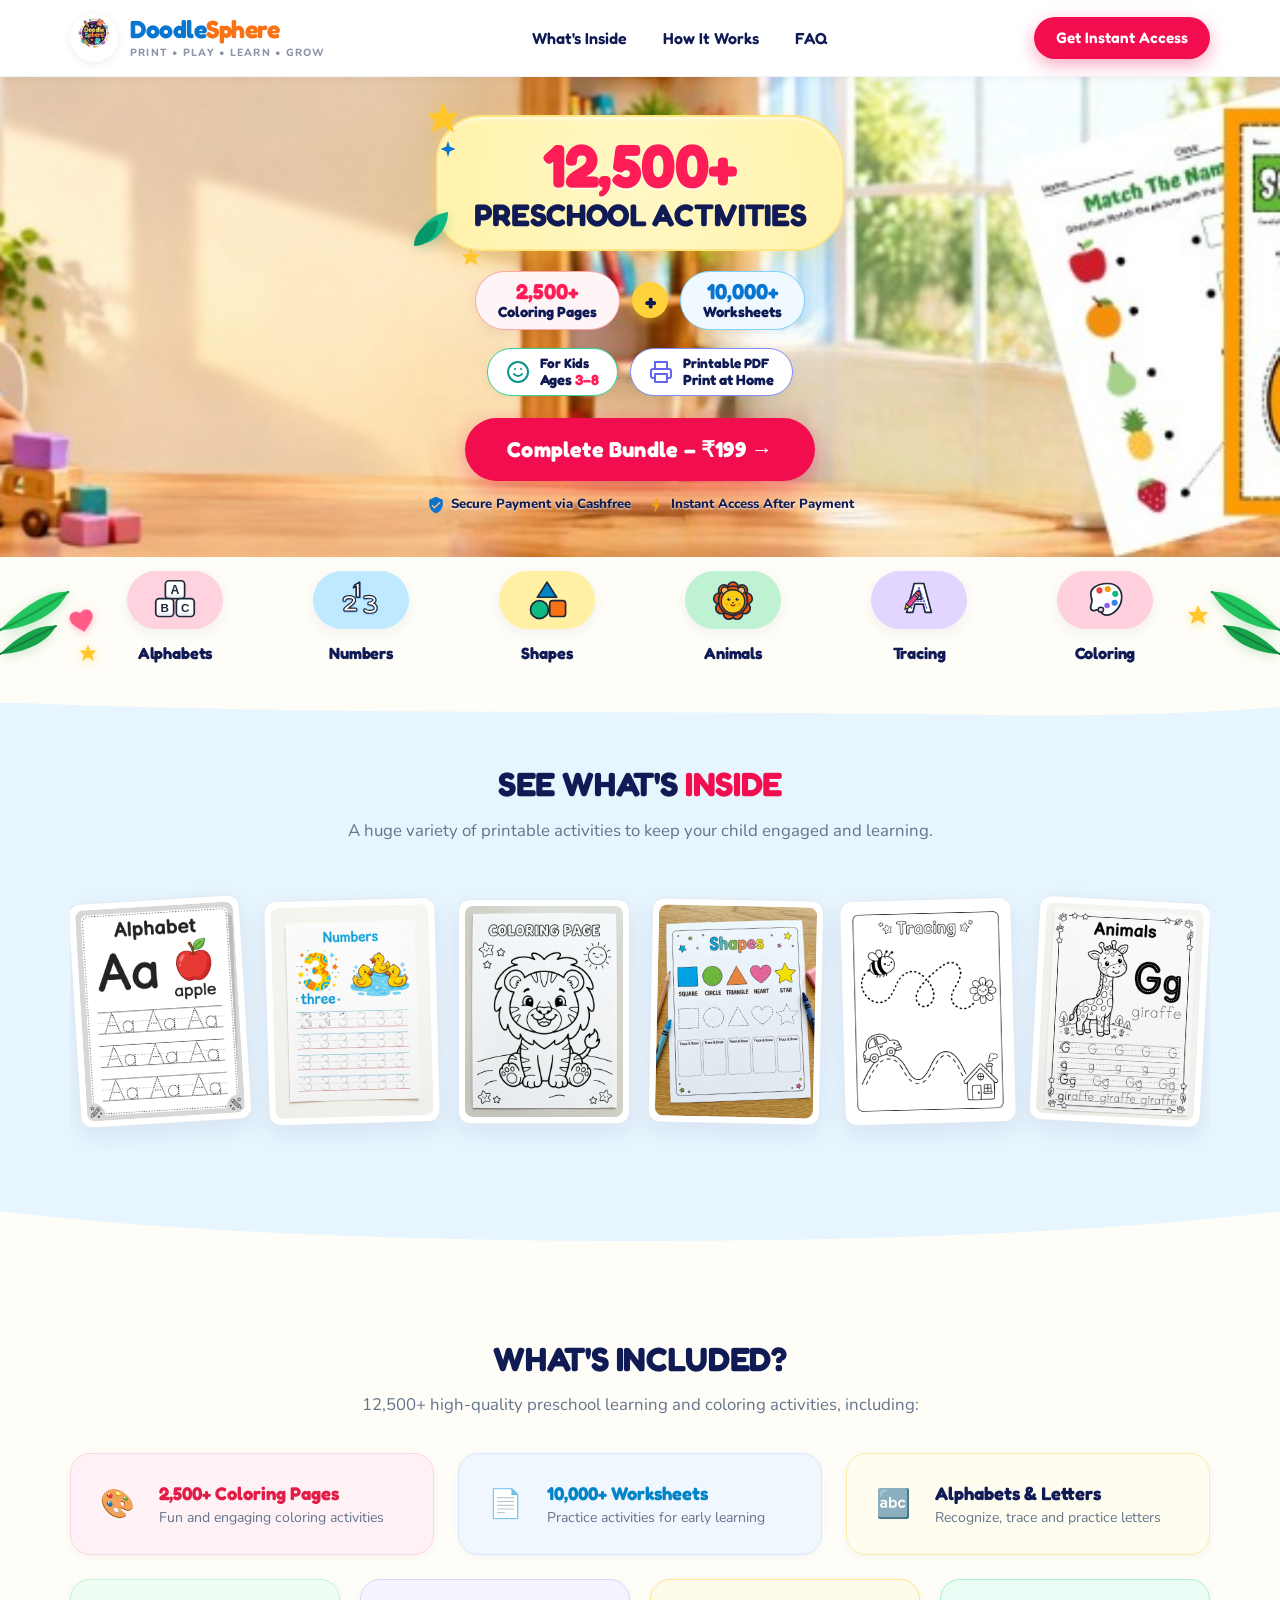
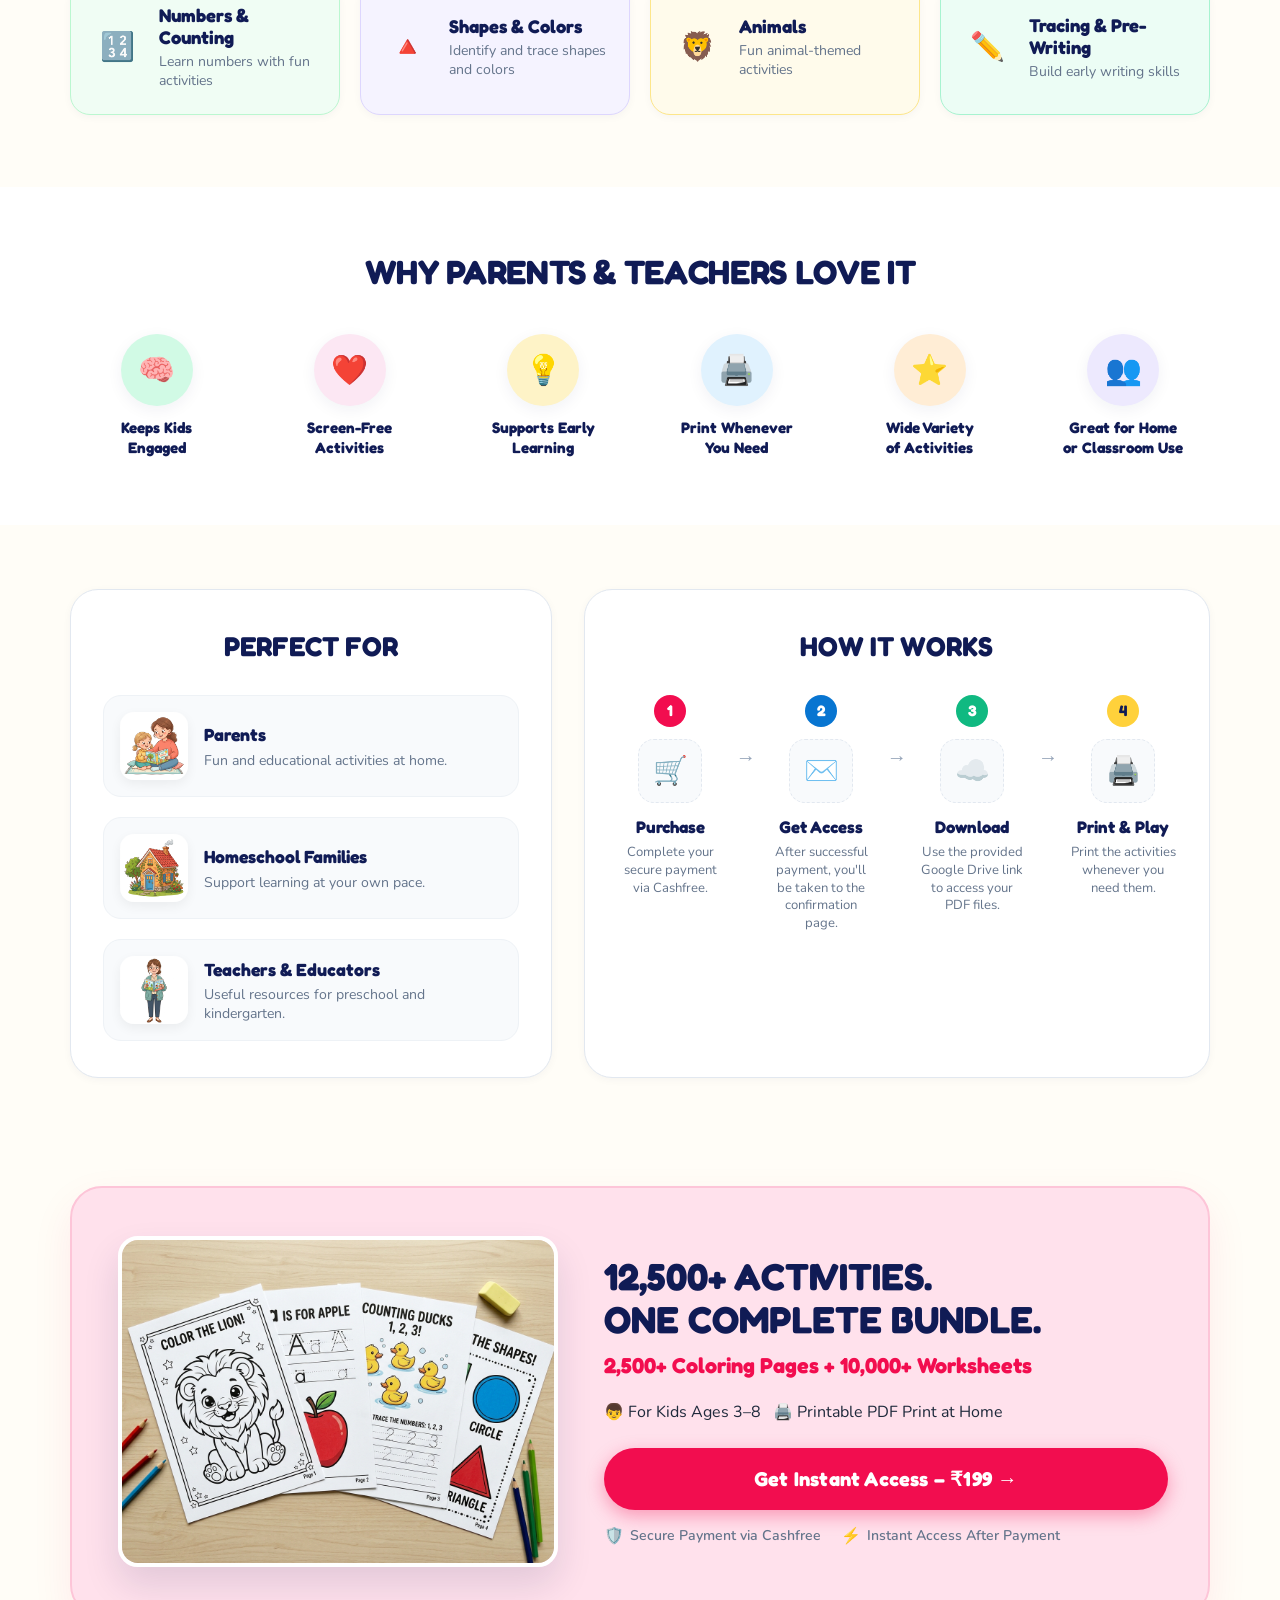
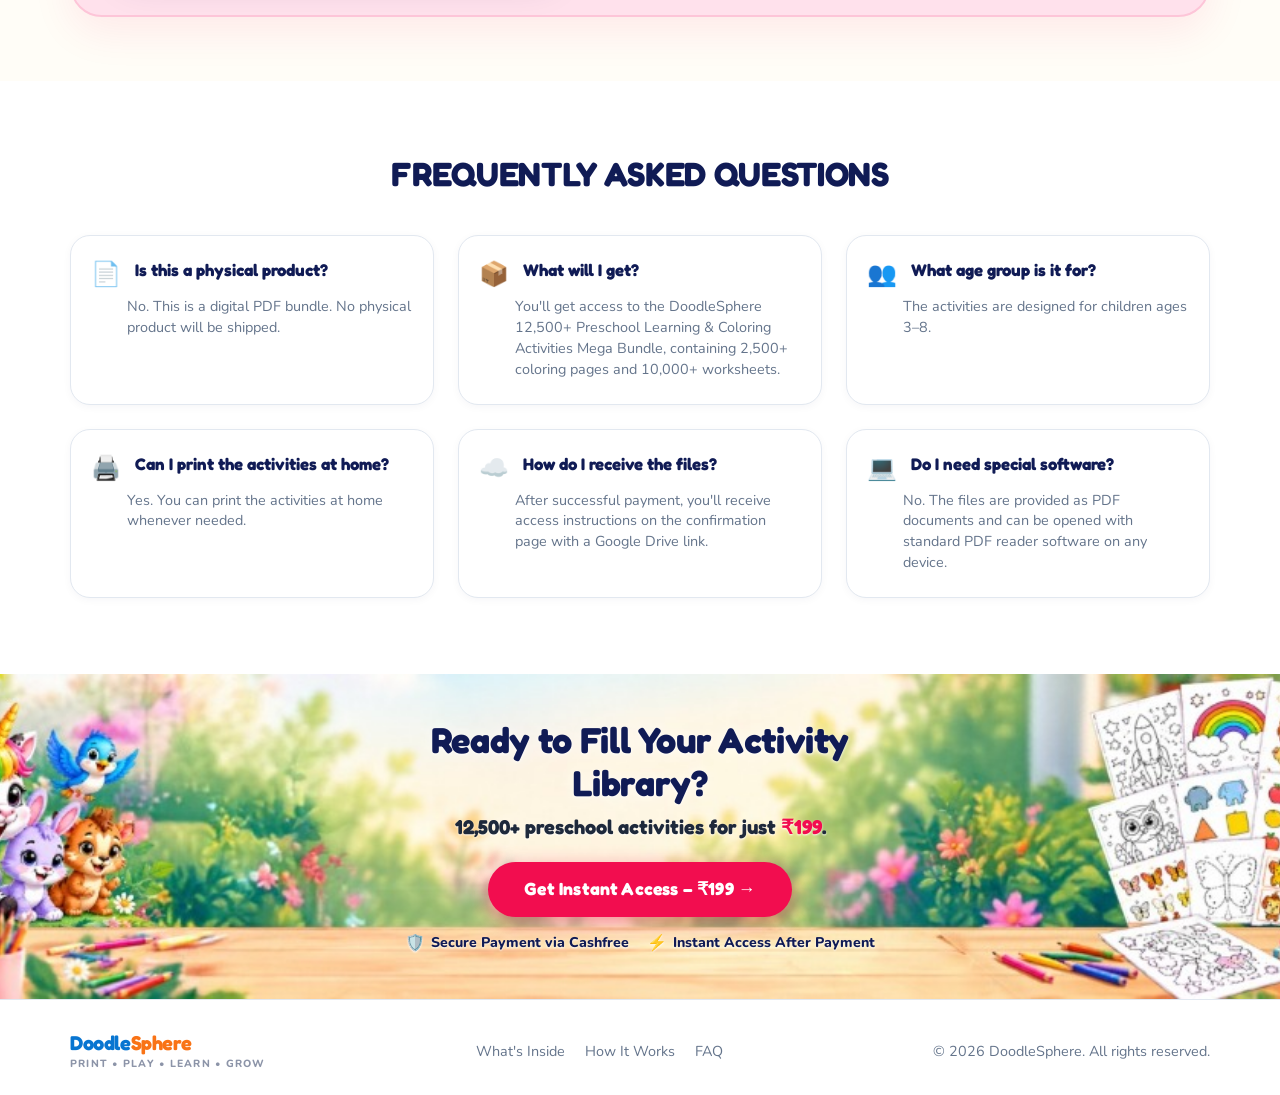
==== commit 8fa912e9: "Convert hero section to full-width background banner with centered content overlay" ====
--- a/index.html
+++ b/index.html
@@ -62,18 +62,10 @@
     </header>
 
     <main>
-        <!-- ===== HERO SECTION ===== -->
+        <!-- ===== HERO SECTION (Full-Width Background Banner) ===== -->
         <section class="hero-section" id="hero">
-            <!-- Hero Panoramic Banner (Full Width) -->
-            <div class="hero-banner-wrap">
-                <a href="payment.html" class="hero-banner-card js-purchase-btn" aria-label="12,500+ Preschool Activities Printable Bundle">
-                    <img src="images/banner-hero.jpg" alt="12,500+ Preschool Learning and Coloring Activities Bundle" class="hero-banner-img" width="1024" height="213" fetchpriority="high">
-                </a>
-            </div>
-
-            <div class="container hero-grid">
-                <!-- Left Column -->
-                <div class="hero-left">
+            <div class="hero-banner-bg">
+                <div class="hero-center-content">
                     <!-- Headline Cloud with surrounding stars and leaves -->
                     <div class="hero-headline-cloud-wrap">
                         <!-- Top-Left Star & Sparkle -->
@@ -162,7 +154,7 @@
 
                     <!-- CTA Group -->
                     <div class="hero-cta-group">
-                        <a href="payment.php" class="btn-hero-complete js-purchase-btn">
+                        <a href="payment.html" class="btn-hero-complete js-purchase-btn">
                             Complete Bundle – ₹199 &rarr;
                         </a>
                         <div class="hero-trust-bar">
@@ -179,14 +171,6 @@
                                 Instant Access After Payment
                             </span>
                         </div>
-                    </div>
-                </div>
-
-                <!-- Right Column (Exact Hero Artwork from Reference) -->
-                <div class="hero-right">
-                    <div class="hero-photo-wrapper">
-                        <!-- Main Hero Photo & Artwork from Reference -->
-                        <img src="images/hero-girl-exact.png" alt="Smiling preschool girl drawing on a worksheet" class="hero-girl-img" width="608" height="532" fetchpriority="high">
                     </div>
                 </div>
             </div>
--- a/style.css
+++ b/style.css
@@ -346,59 +346,41 @@
 }
 
 /* ==========================================================================
-   HERO SECTION (Pixel-Perfect Match to Reference Image)
+   HERO SECTION (Full-Width Background Banner with Centered Content)
    ========================================================================== */
 .hero-section {
     position: relative;
-    padding-top: 0;
-    padding-bottom: 48px;
+    padding: 0;
+    margin: 0;
     background-color: #FFFDF6;
     overflow: hidden;
-}
-
-/* --- Hero Full-Width Panoramic Banner --- */
-.hero-banner-wrap {
     width: 100%;
-    margin-bottom: 36px;
-    overflow: hidden;
-}
-
-.hero-banner-card {
-    display: block;
+}
+
+.hero-banner-bg {
+    position: relative;
     width: 100%;
-    overflow: hidden;
-    text-decoration: none;
-    border: none;
-    border-radius: 0;
-    box-shadow: 0 4px 18px rgba(16, 27, 85, 0.05);
-}
-
-.hero-banner-card:hover {
-    transform: none;
-}
-
-.hero-banner-img {
+    min-height: 480px;
+    background-image: url('images/banner-hero.jpg');
+    background-size: cover;
+    background-position: center bottom;
+    background-repeat: no-repeat;
+    display: flex;
+    align-items: center;
+    justify-content: center;
+    padding: 38px 20px 42px;
+}
+
+.hero-center-content {
+    position: relative;
+    z-index: 2;
+    max-width: 580px;
     width: 100%;
-    height: auto;
-    display: block;
-    aspect-ratio: 1024 / 213;
-    object-fit: cover;
-}
-
-.hero-grid {
-    display: grid;
-    grid-template-columns: 1.12fr 1fr;
-    gap: 36px;
-    align-items: center;
-}
-
-/* --- Hero Left Column --- */
-.hero-left {
-    position: relative;
-    z-index: 2;
     display: flex;
     flex-direction: column;
-    align-items: flex-start;
+    align-items: center;
+    text-align: center;
+    background: none;
 }
 
 /* Yellow Scalloped Headline Cloud */
@@ -617,8 +599,9 @@
 .hero-cta-group {
     display: flex;
     flex-direction: column;
-    align-items: flex-start;
-    gap: 12px;
+    align-items: center;
+    gap: 10px;
+    width: 100%;
 }
 
 .btn-hero-complete {
@@ -652,10 +635,12 @@
 .hero-trust-bar {
     display: flex;
     align-items: center;
-    gap: 18px;
+    justify-content: center;
+    gap: 16px;
     font-size: 0.82rem;
-    font-weight: 700;
-    color: #475569;
+    font-weight: 800;
+    color: var(--navy-dark);
+    text-shadow: 0 1px 2px rgba(255, 255, 255, 0.95);
     flex-wrap: wrap;
     margin-top: 4px;
 }
@@ -664,30 +649,6 @@
     display: inline-flex;
     align-items: center;
     gap: 6px;
-}
-
-/* --- Hero Right Column (Photo Seamless Presentation) --- */
-.hero-right {
-    position: relative;
-    display: flex;
-    justify-content: center;
-    align-items: center;
-}
-
-.hero-photo-wrapper {
-    position: relative;
-    width: 100%;
-    max-width: 560px;
-    border-radius: 20px;
-    overflow: hidden;
-}
-
-.hero-girl-img {
-    width: 100%;
-    height: auto;
-    display: block;
-    border-radius: 20px;
-    object-fit: contain;
 }
 
 /* ==========================================================================
@@ -1606,9 +1567,30 @@
     .nav-desktop-links, .nav-cta-btn { display: none; }
     .hamburger-btn { display: flex; }
 
-    .hero-section { padding-top: 0; padding-bottom: 36px; }
-    .hero-banner-wrap { margin-bottom: 24px; }
-    .hero-banner-card { border-radius: 0; border: none; }
+    .hero-section { padding: 0; }
+    .hero-banner-bg {
+        min-height: auto;
+        padding: 28px 14px 32px;
+    }
+    .hero-center-content { max-width: 100%; }
+    .hero-yellow-cloud {
+        padding: 12px 20px 10px;
+        border-radius: 30px;
+    }
+    .hero-number-main { font-size: 2.35rem; }
+    .hero-title-main { font-size: 1.35rem; }
+    .hero-badges-row { gap: 6px; }
+    .hero-features-row { gap: 8px; margin-bottom: 14px; }
+    .btn-hero-complete {
+        width: 100%;
+        font-size: 1.05rem;
+        padding: 12px 20px;
+    }
+    .hero-trust-bar {
+        flex-direction: column;
+        gap: 4px;
+        font-size: 0.78rem;
+    }
 
     .final-cta-section {
         padding: 0;
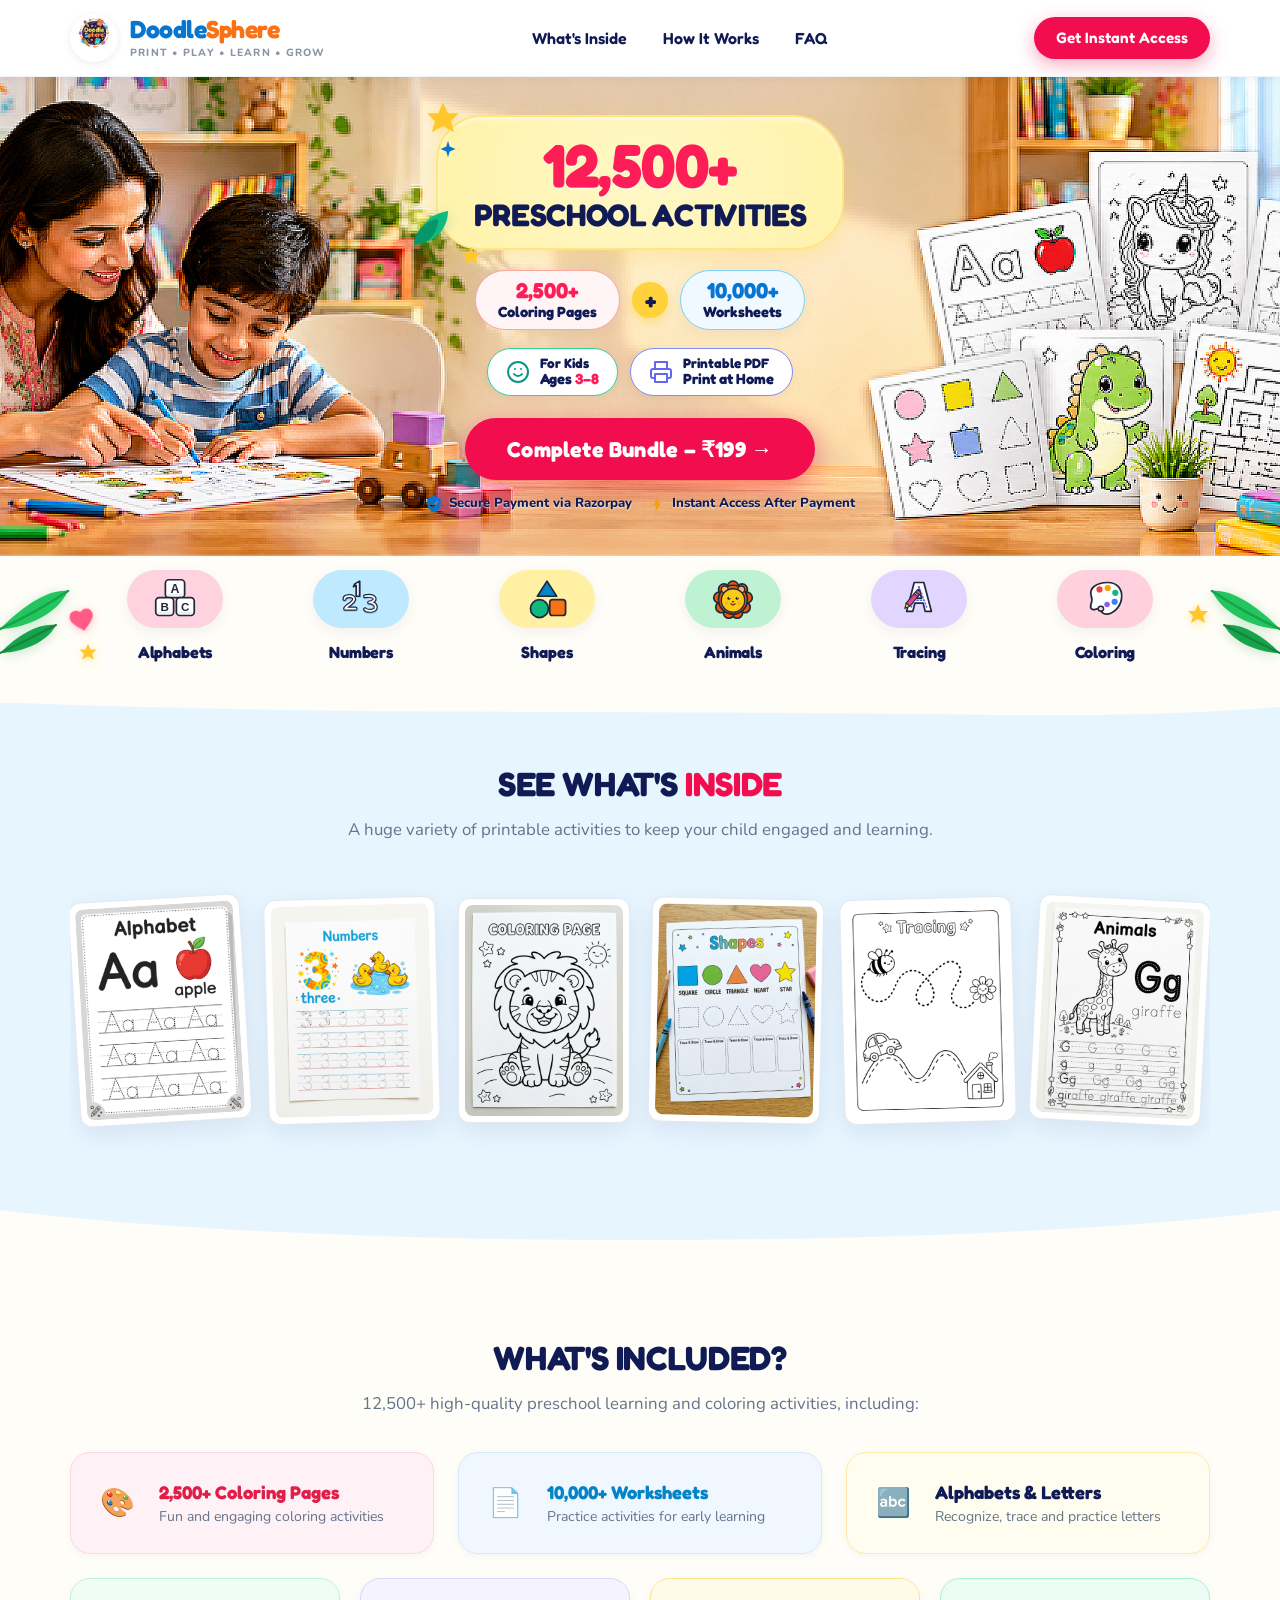
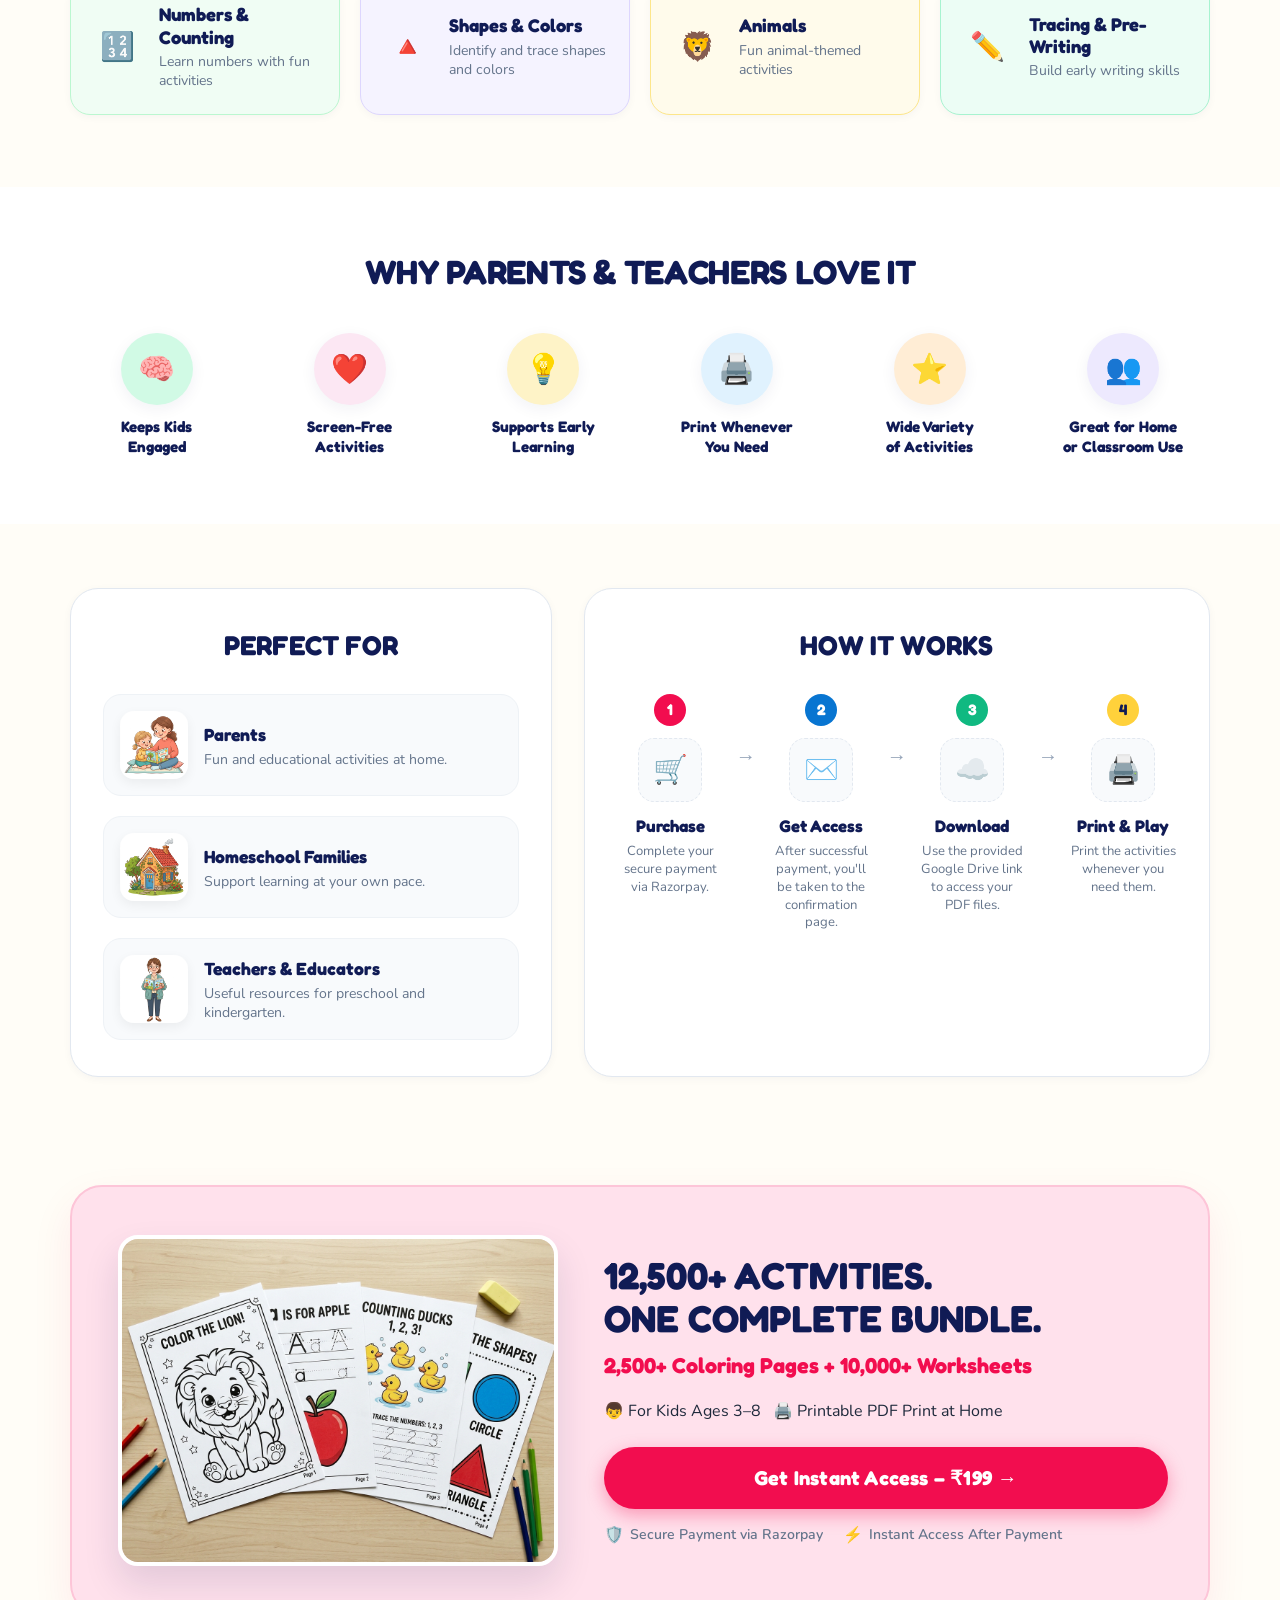
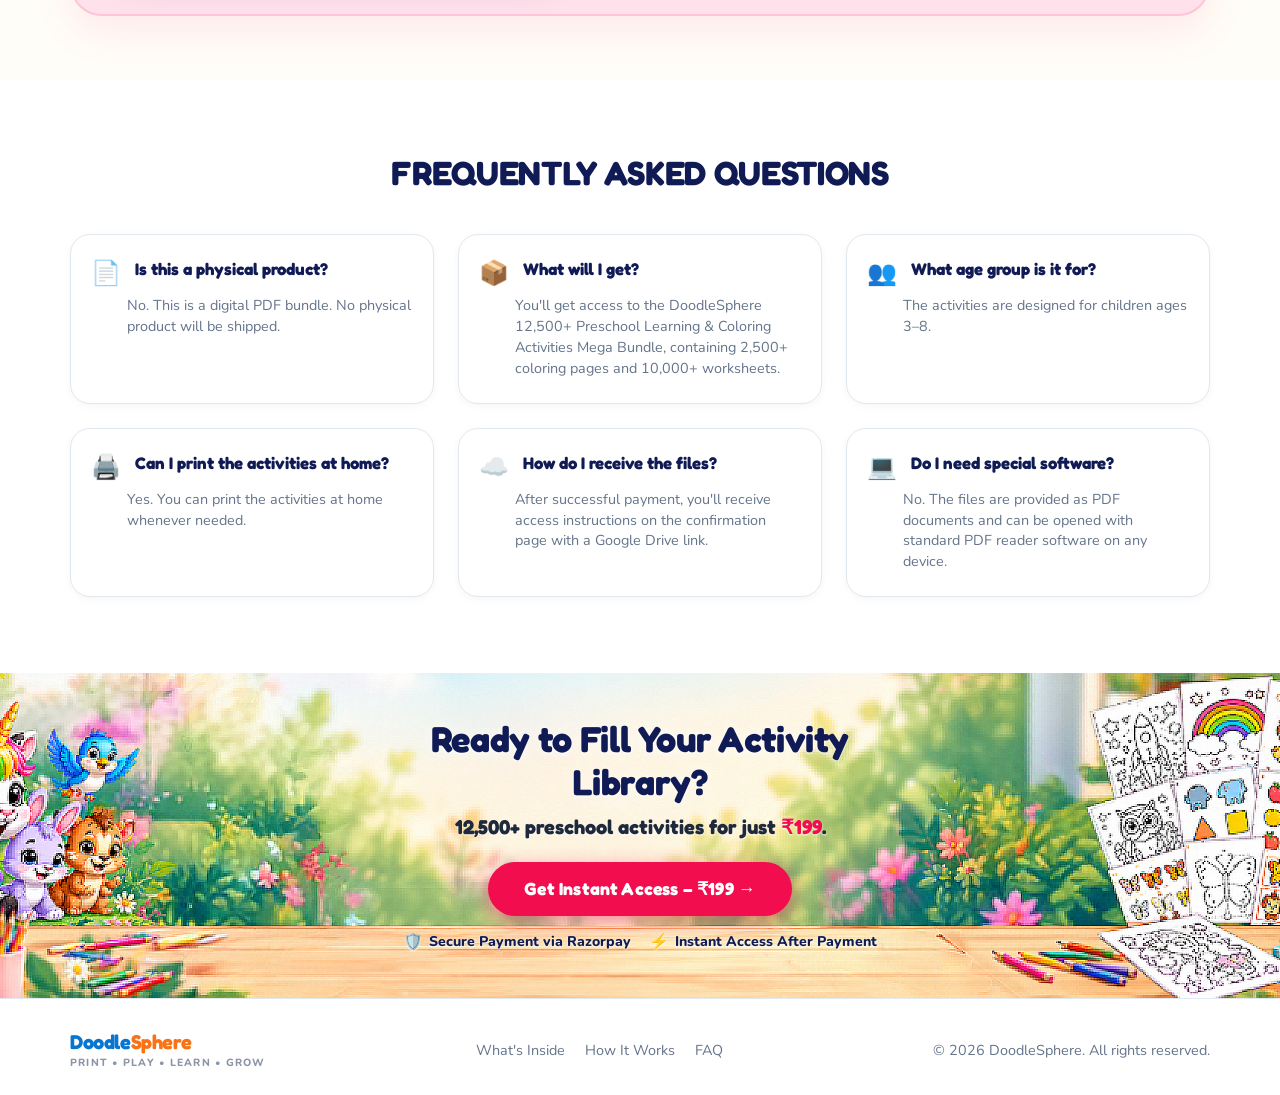
==== commit 53381cda: "Add CNAME, thankyou page and direct Razorpay checkout links" ====
--- a/index.html
+++ b/index.html
@@ -42,7 +42,7 @@
             </ul>
 
             <!-- Header CTA Button -->
-            <a href="payment.php" class="btn-primary-pill nav-cta-btn js-purchase-btn">Get Instant Access</a>
+            <a href="https://rzp.io/rzp/TdlY7r59" class="btn-primary-pill nav-cta-btn js-purchase-btn">Get Instant Access</a>
 
             <!-- Mobile Hamburger Button -->
             <button class="hamburger-btn" id="hamburgerBtn" aria-label="Toggle navigation menu" aria-expanded="false">
@@ -57,7 +57,7 @@
             <a href="#whats-inside" class="nav-link">What's Inside</a>
             <a href="#how-it-works" class="nav-link">How It Works</a>
             <a href="#faq" class="nav-link">FAQ</a>
-            <a href="payment.php" class="btn-primary-pill js-purchase-btn">Get Instant Access</a>
+            <a href="https://rzp.io/rzp/TdlY7r59" class="btn-primary-pill js-purchase-btn">Get Instant Access</a>
         </nav>
     </header>
 
@@ -154,7 +154,7 @@
 
                     <!-- CTA Group -->
                     <div class="hero-cta-group">
-                        <a href="payment.html" class="btn-hero-complete js-purchase-btn">
+                        <a href="https://rzp.io/rzp/TdlY7r59" class="btn-hero-complete js-purchase-btn">
                             Complete Bundle – ₹199 &rarr;
                         </a>
                         <div class="hero-trust-bar">
@@ -162,7 +162,7 @@
                                 <svg width="18" height="18" viewBox="0 0 24 24" fill="#0875D1">
                                     <path d="M12 1L3 5v6c0 5.55 3.84 10.74 9 12 5.16-1.26 9-6.45 9-12V5l-9-4zm-2 16l-4-4 1.41-1.41L10 14.17l6.59-6.59L18 9l-8 8z"/>
                                 </svg>
-                                Secure Payment via Cashfree
+                                Secure Payment via Razorpay
                             </span>
                             <span class="trust-badge-item">
                                 <svg width="18" height="18" viewBox="0 0 24 24" fill="#F59E0B">
@@ -482,7 +482,7 @@
                             <span class="step-badge-num step-badge-pink">1</span>
                             <div class="step-icon-box">🛒</div>
                             <h4 class="step-title">Purchase</h4>
-                            <p class="step-desc">Complete your secure payment via Cashfree.</p>
+                            <p class="step-desc">Complete your secure payment via Razorpay.</p>
                         </div>
 
                         <div class="step-arrow" aria-hidden="true">&rarr;</div>
@@ -545,14 +545,14 @@
                                 </div>
                             </div>
 
-                            <a href="payment.php" class="btn-primary-pill btn-large js-purchase-btn">
+                            <a href="https://rzp.io/rzp/TdlY7r59" class="btn-primary-pill btn-large js-purchase-btn">
                                 Get Instant Access – ₹199 &rarr;
                             </a>
 
                             <div class="trust-row">
                                 <div class="trust-item">
                                     <span class="trust-icon">🛡️</span>
-                                    <span>Secure Payment via Cashfree</span>
+                                    <span>Secure Payment via Razorpay</span>
                                 </div>
                                 <div class="trust-item">
                                     <span class="trust-icon">⚡</span>
@@ -636,14 +636,14 @@
                     <h2 class="final-cta-title">Ready to Fill Your Activity Library?</h2>
                     <p class="final-cta-sub">12,500+ preschool activities for just <span class="price-highlight">₹199</span>.</p>
 
-                    <a href="payment.html" class="btn-primary-pill btn-large js-purchase-btn">
+                    <a href="https://rzp.io/rzp/TdlY7r59" class="btn-primary-pill btn-large js-purchase-btn">
                         Get Instant Access – ₹199 &rarr;
                     </a>
 
                     <div class="trust-row">
                         <div class="trust-item">
                             <span class="trust-icon">🛡️</span>
-                            <span>Secure Payment via Cashfree</span>
+                            <span>Secure Payment via Razorpay</span>
                         </div>
                         <div class="trust-item">
                             <span class="trust-icon">⚡</span>
--- a/style.css
+++ b/style.css
@@ -360,8 +360,8 @@
 .hero-banner-bg {
     position: relative;
     width: 100%;
-    min-height: 480px;
-    background-image: url('images/banner-hero.jpg');
+    min-height: 440px;
+    background-image: url('images/banner-hero.png');
     background-size: cover;
     background-position: center bottom;
     background-repeat: no-repeat;
@@ -369,6 +369,9 @@
     align-items: center;
     justify-content: center;
     padding: 38px 20px 42px;
+    -webkit-backface-visibility: hidden;
+    backface-visibility: hidden;
+    transform: translateZ(0);
 }
 
 .hero-center-content {
@@ -1443,8 +1446,8 @@
 .footer-cta-banner {
     position: relative;
     width: 100%;
-    min-height: 310px;
-    background-image: url('images/banner-footer.jpg');
+    min-height: 300px;
+    background-image: url('images/banner-footer.png');
     background-size: cover;
     background-position: center bottom;
     background-repeat: no-repeat;
@@ -1455,6 +1458,9 @@
     border: none;
     border-radius: 0;
     box-shadow: none;
+    -webkit-backface-visibility: hidden;
+    backface-visibility: hidden;
+    transform: translateZ(0);
 }
 
 .footer-cta-content {
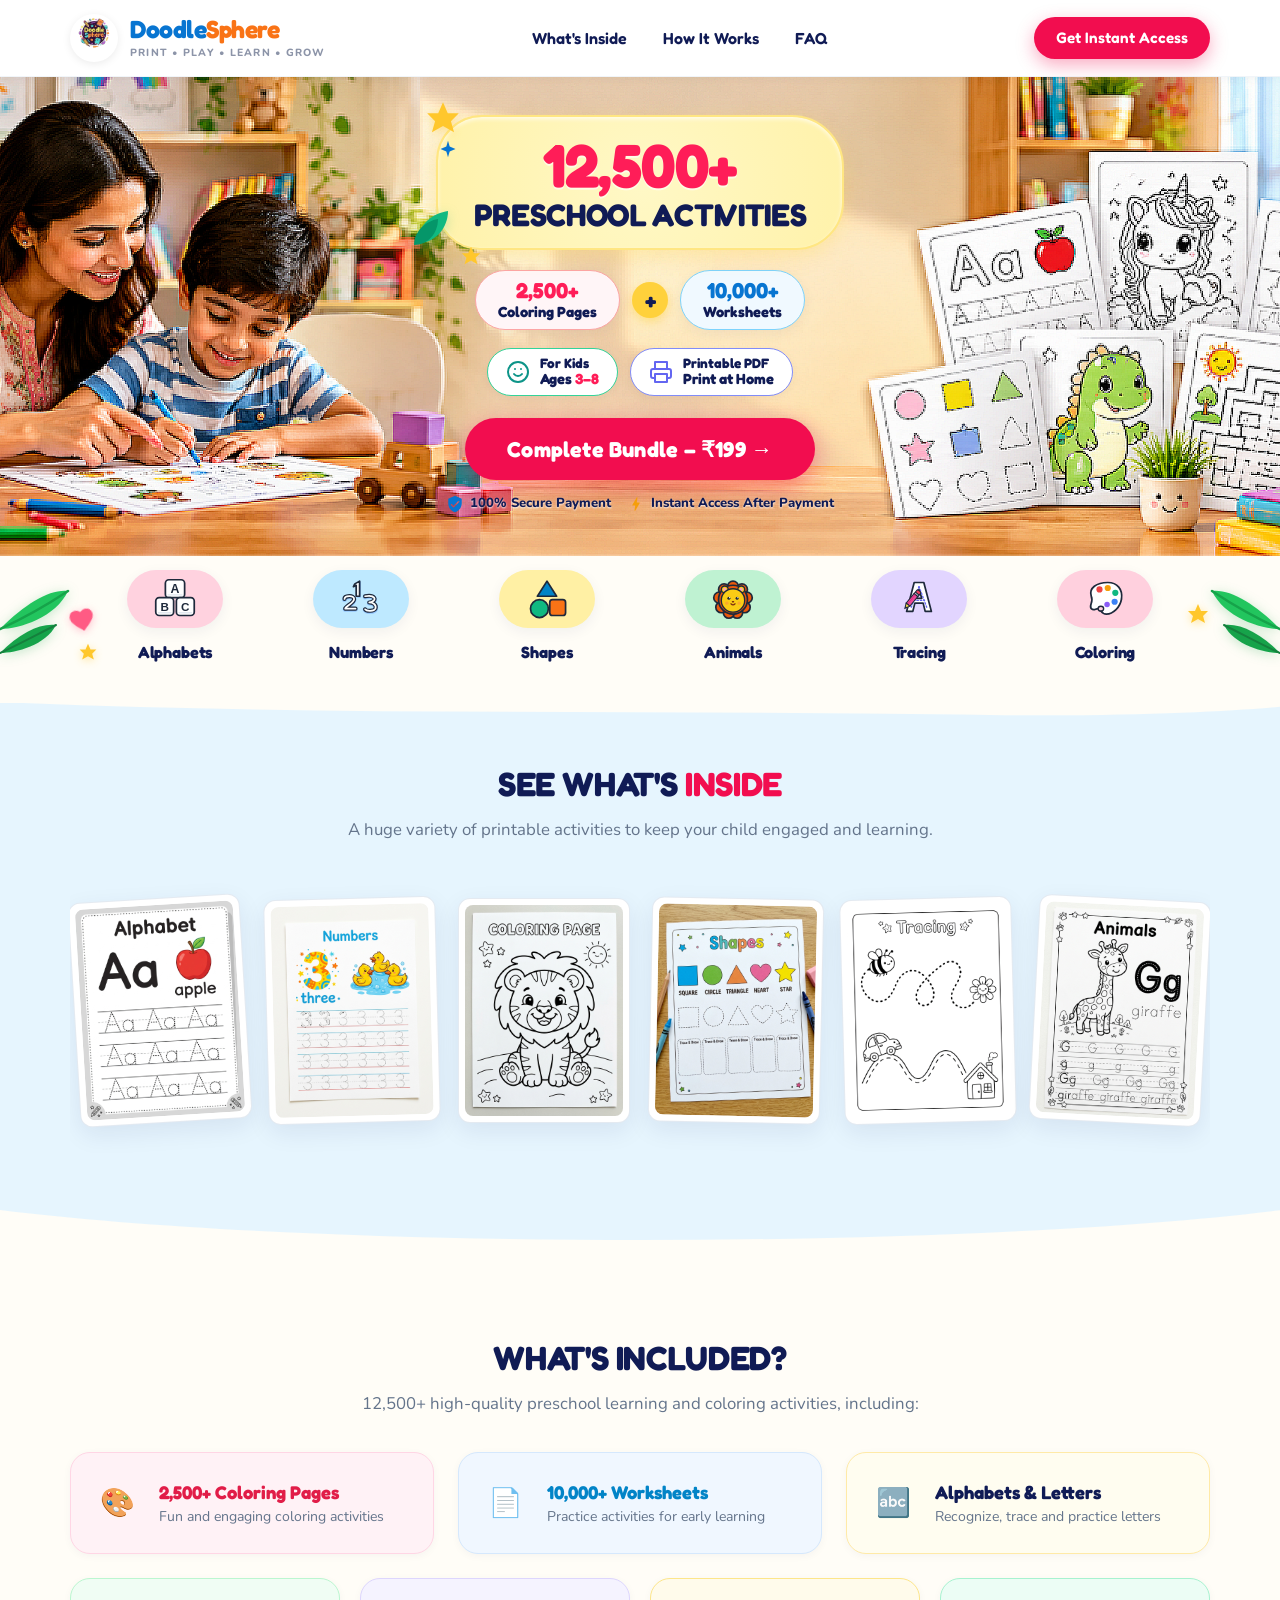
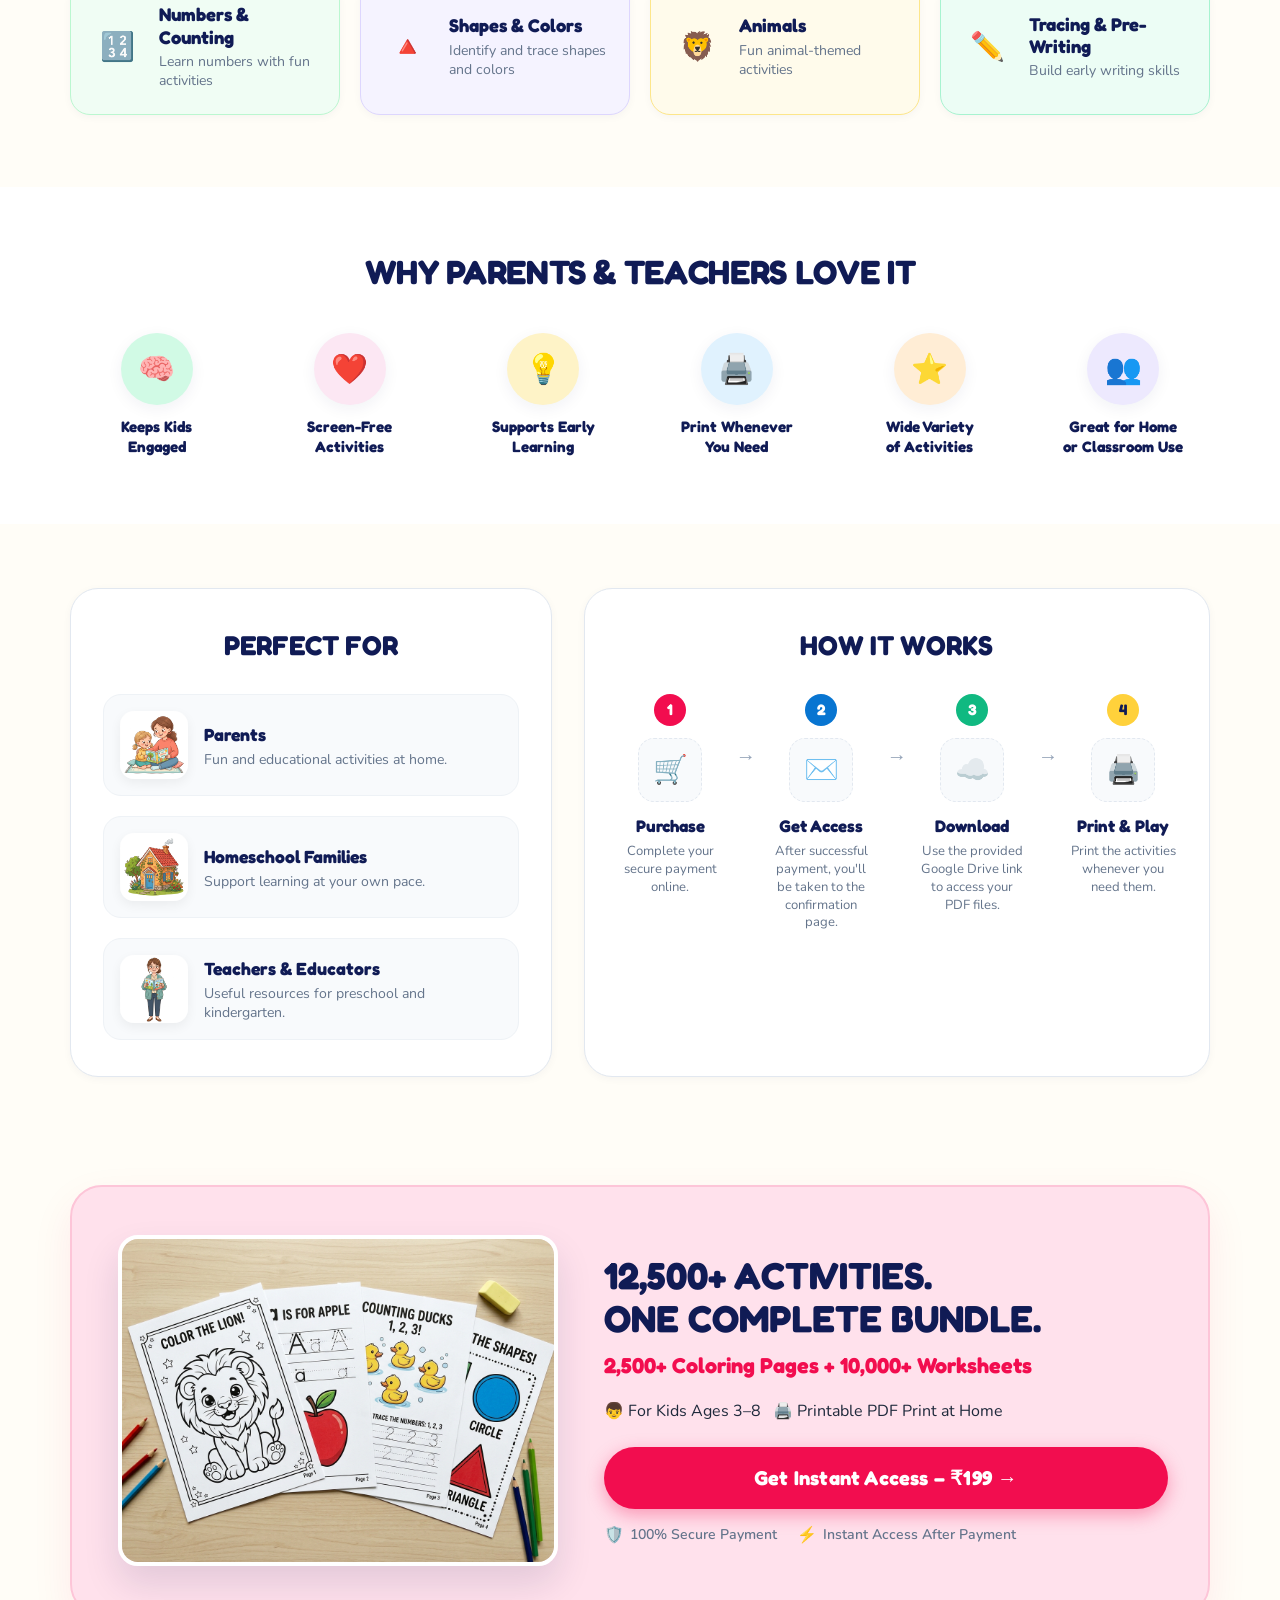
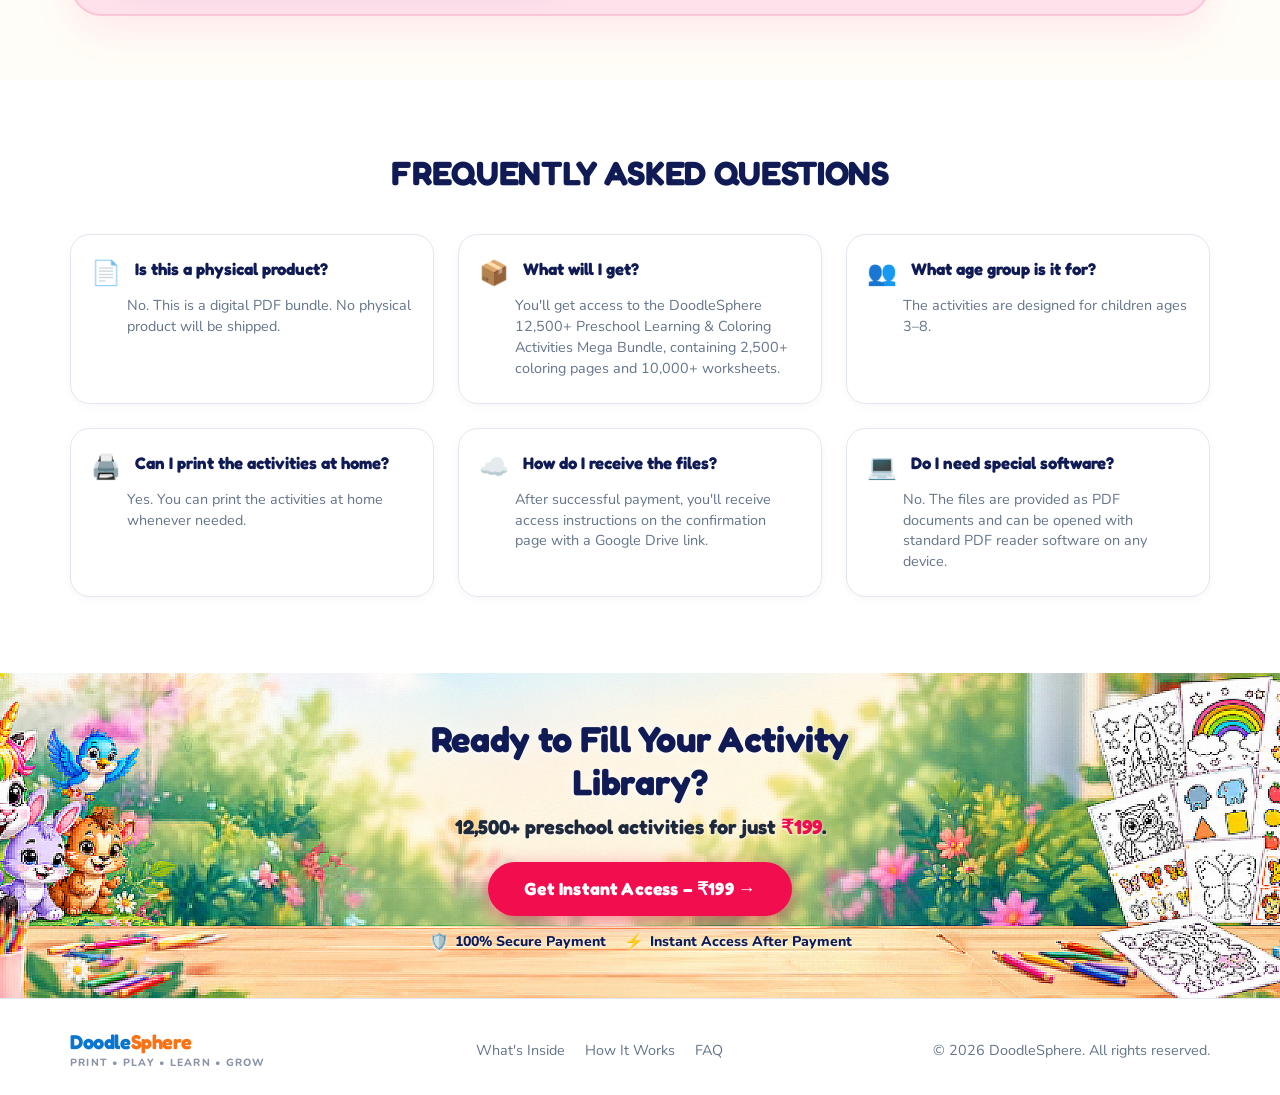
==== commit 0019ca16: "refactor: update purchase URL to superprofile and rebrand payment text" ====
--- a/index.html
+++ b/index.html
@@ -42,7 +42,7 @@
             </ul>
 
             <!-- Header CTA Button -->
-            <a href="https://rzp.io/rzp/TdlY7r59" class="btn-primary-pill nav-cta-btn js-purchase-btn">Get Instant Access</a>
+            <a href="https://superprofile.bio/vp/doodlesphere-bundle" class="btn-primary-pill nav-cta-btn js-purchase-btn">Get Instant Access</a>
 
             <!-- Mobile Hamburger Button -->
             <button class="hamburger-btn" id="hamburgerBtn" aria-label="Toggle navigation menu" aria-expanded="false">
@@ -57,7 +57,7 @@
             <a href="#whats-inside" class="nav-link">What's Inside</a>
             <a href="#how-it-works" class="nav-link">How It Works</a>
             <a href="#faq" class="nav-link">FAQ</a>
-            <a href="https://rzp.io/rzp/TdlY7r59" class="btn-primary-pill js-purchase-btn">Get Instant Access</a>
+            <a href="https://superprofile.bio/vp/doodlesphere-bundle" class="btn-primary-pill js-purchase-btn">Get Instant Access</a>
         </nav>
     </header>
 
@@ -154,7 +154,7 @@
 
                     <!-- CTA Group -->
                     <div class="hero-cta-group">
-                        <a href="https://rzp.io/rzp/TdlY7r59" class="btn-hero-complete js-purchase-btn">
+                        <a href="https://superprofile.bio/vp/doodlesphere-bundle" class="btn-hero-complete js-purchase-btn">
                             Complete Bundle – ₹199 &rarr;
                         </a>
                         <div class="hero-trust-bar">
@@ -162,7 +162,7 @@
                                 <svg width="18" height="18" viewBox="0 0 24 24" fill="#0875D1">
                                     <path d="M12 1L3 5v6c0 5.55 3.84 10.74 9 12 5.16-1.26 9-6.45 9-12V5l-9-4zm-2 16l-4-4 1.41-1.41L10 14.17l6.59-6.59L18 9l-8 8z"/>
                                 </svg>
-                                Secure Payment via Razorpay
+                                100% Secure Payment
                             </span>
                             <span class="trust-badge-item">
                                 <svg width="18" height="18" viewBox="0 0 24 24" fill="#F59E0B">
@@ -482,7 +482,7 @@
                             <span class="step-badge-num step-badge-pink">1</span>
                             <div class="step-icon-box">🛒</div>
                             <h4 class="step-title">Purchase</h4>
-                            <p class="step-desc">Complete your secure payment via Razorpay.</p>
+                            <p class="step-desc">Complete your secure payment online.</p>
                         </div>
 
                         <div class="step-arrow" aria-hidden="true">&rarr;</div>
@@ -545,14 +545,14 @@
                                 </div>
                             </div>
 
-                            <a href="https://rzp.io/rzp/TdlY7r59" class="btn-primary-pill btn-large js-purchase-btn">
+                            <a href="https://superprofile.bio/vp/doodlesphere-bundle" class="btn-primary-pill btn-large js-purchase-btn">
                                 Get Instant Access – ₹199 &rarr;
                             </a>
 
                             <div class="trust-row">
                                 <div class="trust-item">
                                     <span class="trust-icon">🛡️</span>
-                                    <span>Secure Payment via Razorpay</span>
+                                    <span>100% Secure Payment</span>
                                 </div>
                                 <div class="trust-item">
                                     <span class="trust-icon">⚡</span>
@@ -636,14 +636,14 @@
                     <h2 class="final-cta-title">Ready to Fill Your Activity Library?</h2>
                     <p class="final-cta-sub">12,500+ preschool activities for just <span class="price-highlight">₹199</span>.</p>
 
-                    <a href="https://rzp.io/rzp/TdlY7r59" class="btn-primary-pill btn-large js-purchase-btn">
+                    <a href="https://superprofile.bio/vp/doodlesphere-bundle" class="btn-primary-pill btn-large js-purchase-btn">
                         Get Instant Access – ₹199 &rarr;
                     </a>
 
                     <div class="trust-row">
                         <div class="trust-item">
                             <span class="trust-icon">🛡️</span>
-                            <span>Secure Payment via Razorpay</span>
+                            <span>100% Secure Payment</span>
                         </div>
                         <div class="trust-item">
                             <span class="trust-icon">⚡</span>
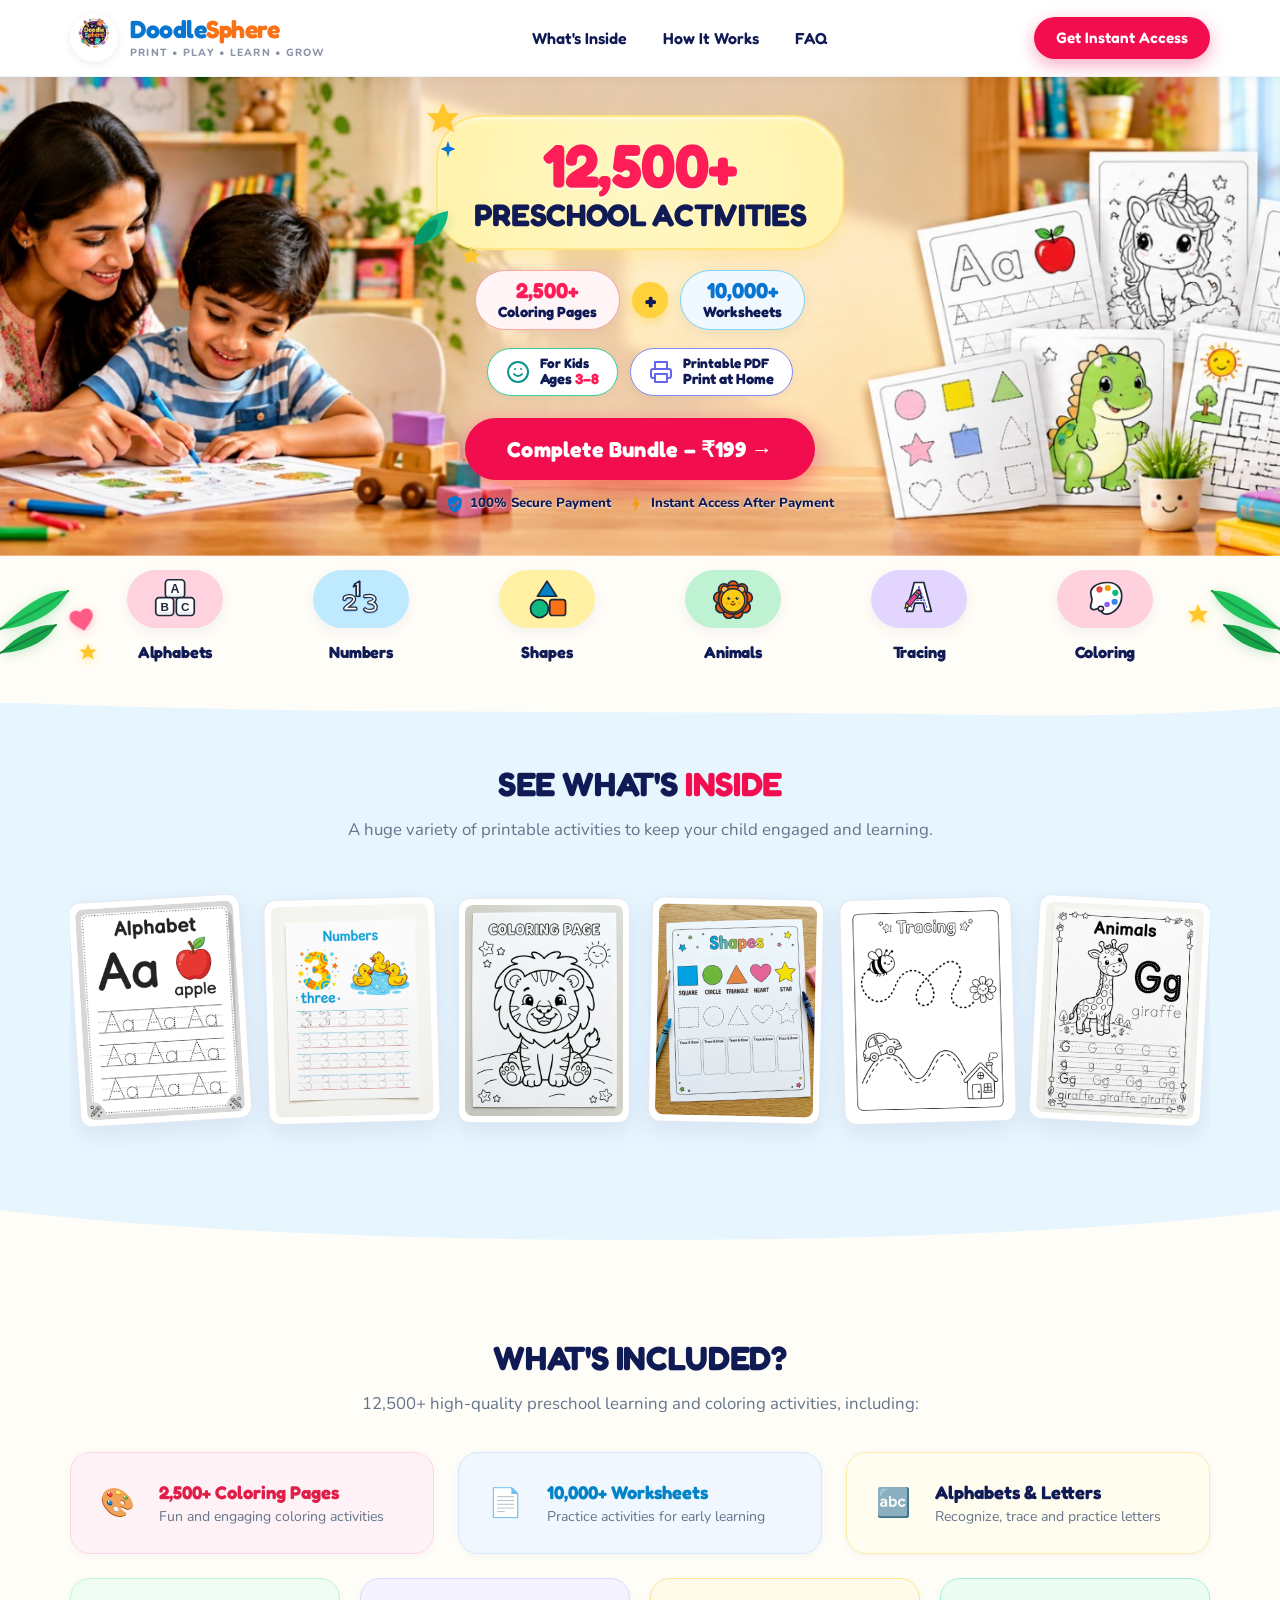
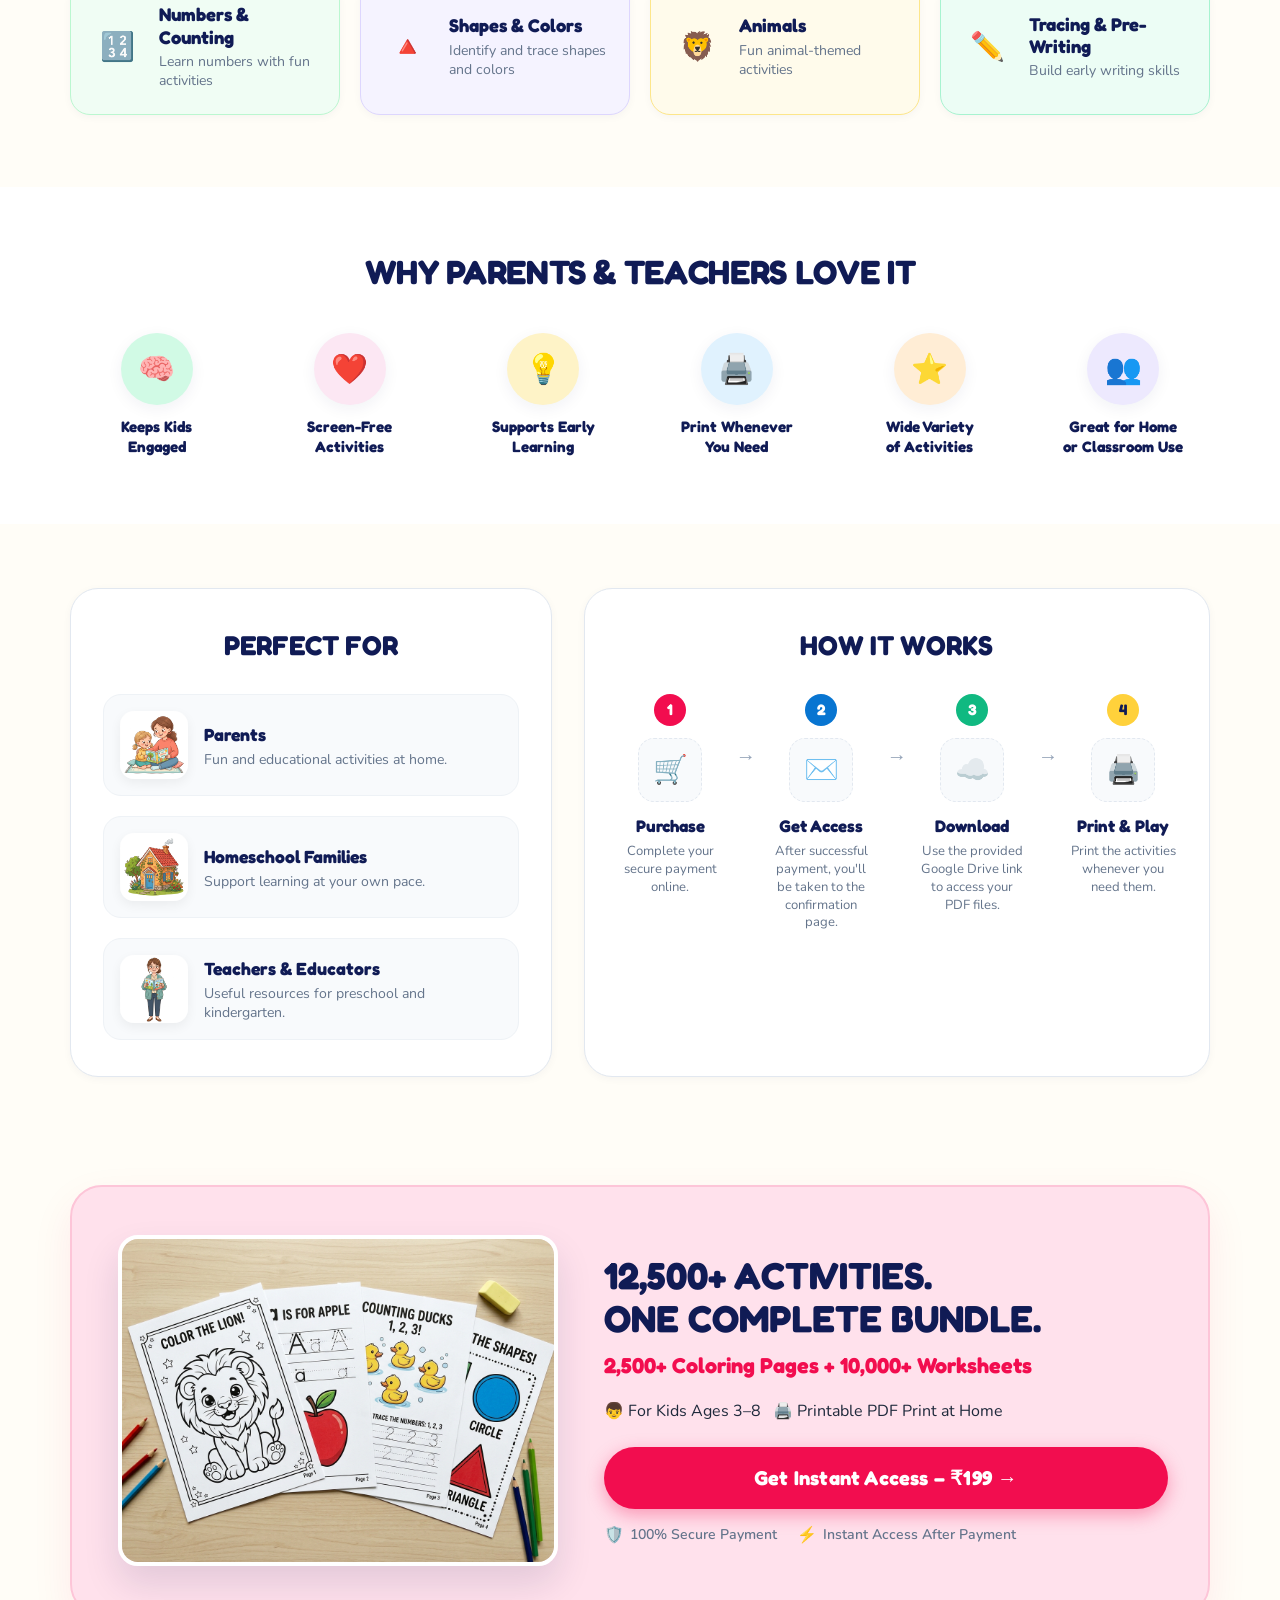
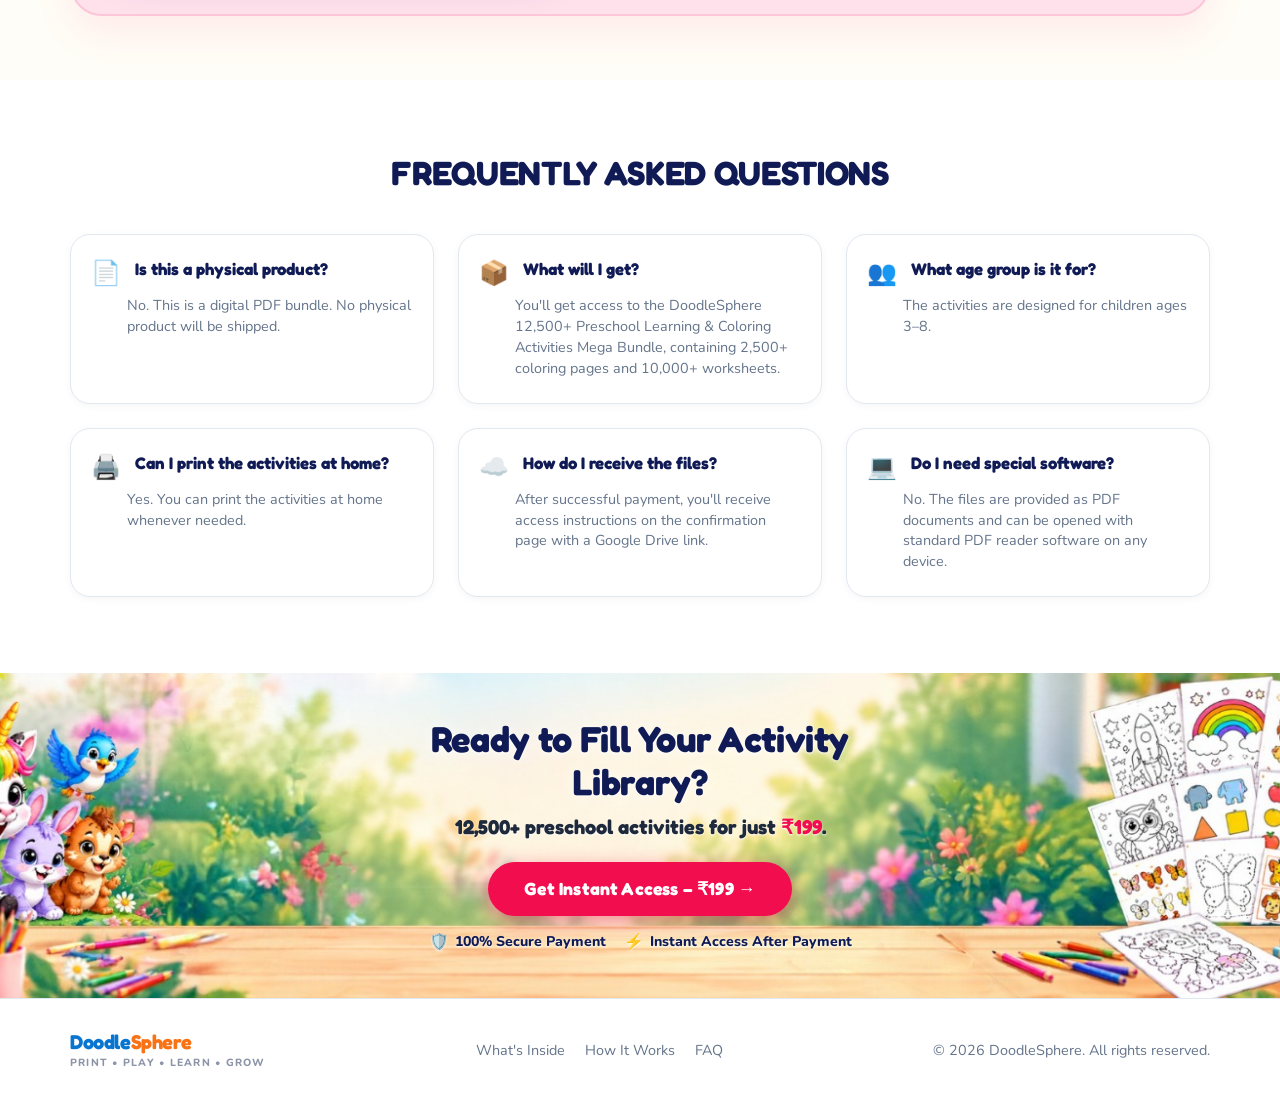
==== commit 4f5d4c34: "feat: update hero and footer banner images to new designs" ====
--- a/index.html
+++ b/index.html
@@ -18,7 +18,7 @@
     <link href="https://fonts.googleapis.com/css2?family=Caveat:wght@700&family=Fredoka:wght@400;500;600;700;800&family=Nunito:wght@400;600;700;800;900&display=swap" rel="stylesheet">
     
     <!-- Custom Stylesheet -->
-    <link rel="stylesheet" href="style.css">
+    <link rel="stylesheet" href="style.css?v=2">
 </head>
 <body>
 
--- a/style.css
+++ b/style.css
@@ -361,7 +361,7 @@
     position: relative;
     width: 100%;
     min-height: 440px;
-    background-image: url('images/banner-hero.png');
+    background-image: url('images/hero.jpeg');
     background-size: cover;
     background-position: center bottom;
     background-repeat: no-repeat;
@@ -1447,7 +1447,7 @@
     position: relative;
     width: 100%;
     min-height: 300px;
-    background-image: url('images/banner-footer.png');
+    background-image: url('images/footer.jpeg');
     background-size: cover;
     background-position: center bottom;
     background-repeat: no-repeat;
